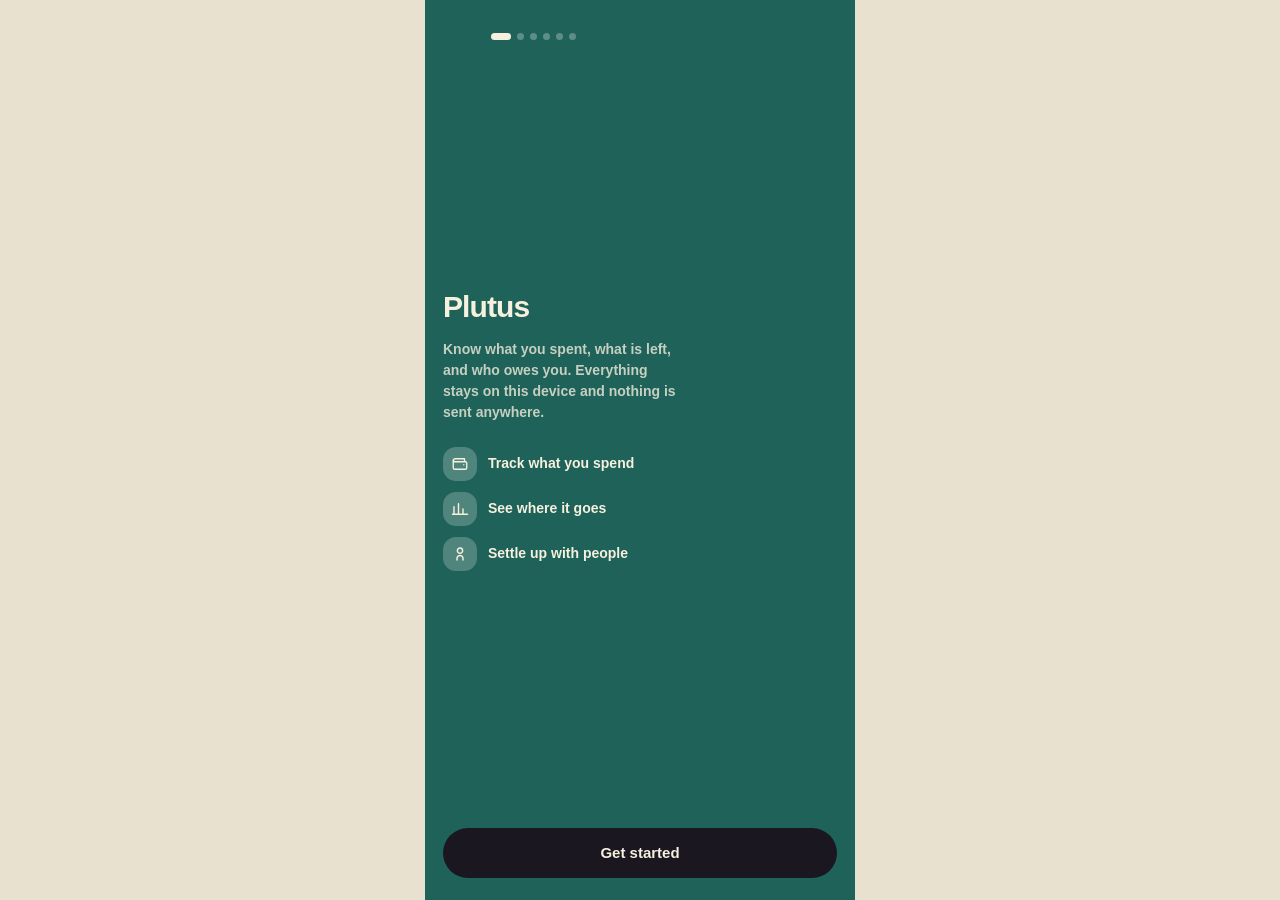
==== index.html @ 17ff2ab6 "Phase 3: onboarding, and Home reads the store Five steps, one question each, on a band that fills th" ====
<!DOCTYPE html>
<html lang="en">
<head>
<meta charset="utf-8">
<meta name="viewport" content="width=device-width, initial-scale=1, viewport-fit=cover">
<meta name="theme-color" content="#1F6259">
<meta name="description" content="Know what you spent, what is left, and who owes you. Everything stays on your device.">
<title>Plutus</title>

<!-- Every path here is relative. An absolute path breaks at a GitHub Pages
     subpath and breaks again inside an Android WebView. -->
<link rel="manifest" href="manifest.webmanifest">
<link rel="icon" href="icons/icon-192.png" type="image/png">
<link rel="apple-touch-icon" href="icons/icon-180.png">
<meta name="apple-mobile-web-app-capable" content="yes">
<meta name="apple-mobile-web-app-status-bar-style" content="black-translucent">
<meta name="apple-mobile-web-app-title" content="Plutus">
<link rel="stylesheet" href="css/styles.css">
</head>
<body data-booting>

<!-- ── icon sprite. one family, one 24px box, 1.8 stroke, currentColor.
     Inline so nothing is fetched and everything works offline. ── -->
<svg width="0" height="0" style="position:absolute" aria-hidden="true" focusable="false">
  <symbol id="ic-home" viewBox="0 0 24 24" fill="none" stroke="currentColor" stroke-width="1.9" stroke-linecap="round" stroke-linejoin="round"><path d="M3 10.5 12 3l9 7.5V20a1 1 0 0 1-1 1h-5v-6H9v6H4a1 1 0 0 1-1-1z"/></symbol>
  <symbol id="ic-list" viewBox="0 0 24 24" fill="none" stroke="currentColor" stroke-width="1.9" stroke-linecap="round"><path d="M4 6h16M4 12h16M4 18h10"/></symbol>
  <symbol id="ic-people" viewBox="0 0 24 24" fill="none" stroke="currentColor" stroke-width="1.9" stroke-linecap="round" stroke-linejoin="round"><path d="M16 20v-2a4 4 0 0 0-8 0v2"/><circle cx="12" cy="7.5" r="3.5"/></symbol>
  <symbol id="ic-chart" viewBox="0 0 24 24" fill="none" stroke="currentColor" stroke-width="1.9" stroke-linecap="round"><path d="M4 19V9M10 19V5M16 19v-7M22 19H2"/></symbol>
  <symbol id="ic-plus" viewBox="0 0 24 24" fill="none" stroke="currentColor" stroke-width="2.4" stroke-linecap="round"><path d="M12 5v14M5 12h14"/></symbol>
  <symbol id="ic-bell" viewBox="0 0 24 24" fill="none" stroke="currentColor" stroke-width="1.8" stroke-linecap="round" stroke-linejoin="round"><path d="M18 8a6 6 0 1 0-12 0c0 7-3 8-3 8h18s-3-1-3-8"/><path d="M13.7 21a2 2 0 0 1-3.4 0"/></symbol>
  <symbol id="ic-back" viewBox="0 0 24 24" fill="none" stroke="currentColor" stroke-width="2.1" stroke-linecap="round" stroke-linejoin="round"><path d="M15 5l-7 7 7 7"/></symbol>
  <symbol id="ic-right" viewBox="0 0 24 24" fill="none" stroke="currentColor" stroke-width="2.1" stroke-linecap="round" stroke-linejoin="round"><path d="M5 12h14M13 6l6 6-6 6"/></symbol>
  <symbol id="ic-gear" viewBox="0 0 24 24" fill="none" stroke="currentColor" stroke-width="1.8" stroke-linecap="round" stroke-linejoin="round"><circle cx="12" cy="12" r="3.2"/><path d="M12 2.5v2.2M12 19.3v2.2M21.5 12h-2.2M4.7 12H2.5M18.7 5.3l-1.6 1.6M6.9 17.1l-1.6 1.6M18.7 18.7l-1.6-1.6M6.9 6.9 5.3 5.3"/></symbol>
  <symbol id="ic-up" viewBox="0 0 24 24" fill="none" stroke="currentColor" stroke-width="2.3" stroke-linecap="round" stroke-linejoin="round"><path d="M12 19V5M5 12l7-7 7 7"/></symbol>
  <symbol id="ic-down" viewBox="0 0 24 24" fill="none" stroke="currentColor" stroke-width="2.3" stroke-linecap="round" stroke-linejoin="round"><path d="M12 5v14M5 12l7 7 7-7"/></symbol>
  <symbol id="ic-close" viewBox="0 0 24 24" fill="none" stroke="currentColor" stroke-width="2.1" stroke-linecap="round"><path d="M6 6l12 12M18 6 6 18"/></symbol>
  <symbol id="ic-wallet" viewBox="0 0 24 24" fill="none" stroke="currentColor" stroke-width="1.8" stroke-linecap="round" stroke-linejoin="round"><path d="M3 7.5A2.5 2.5 0 0 1 5.5 5H18v3"/><path d="M3 7.5V17a2 2 0 0 0 2 2h14a2 2 0 0 0 2-2v-6a2 2 0 0 0-2-2H5.5A2.5 2.5 0 0 1 3 7.5Z"/><path d="M17 13h.01"/></symbol>
  <!-- category icons -->
  <symbol id="ic-food" viewBox="0 0 24 24" fill="none" stroke="currentColor" stroke-width="1.8" stroke-linecap="round" stroke-linejoin="round"><path d="M3.5 11h17c0 4.4-3.8 8-8.5 8s-8.5-3.6-8.5-8Z"/><path d="M8.5 8c0-1.2.9-1.6.9-2.7M12 8c0-1.2.9-1.6.9-2.7M15.5 8c0-1.2.9-1.6.9-2.7"/></symbol>
  <symbol id="ic-basket" viewBox="0 0 24 24" fill="none" stroke="currentColor" stroke-width="1.8" stroke-linecap="round" stroke-linejoin="round"><path d="M4 9h16l-1.6 10.2H5.6L4 9Z"/><path d="M8.6 9 12 3.5 15.4 9"/></symbol>
  <symbol id="ic-bag" viewBox="0 0 24 24" fill="none" stroke="currentColor" stroke-width="1.8" stroke-linecap="round" stroke-linejoin="round"><path d="M5 8h14l-1.1 12H6.1L5 8Z"/><path d="M9 8V6.2A3 3 0 0 1 15 6.2V8"/></symbol>
  <symbol id="ic-shirt" viewBox="0 0 24 24" fill="none" stroke="currentColor" stroke-width="1.8" stroke-linecap="round" stroke-linejoin="round"><path d="M9 4 5 6.2l1.4 4L8 9.6V20h8V9.6l1.6.6 1.4-4L15 4a3 3 0 0 1-6 0Z"/></symbol>
  <symbol id="ic-bus" viewBox="0 0 24 24" fill="none" stroke="currentColor" stroke-width="1.8" stroke-linecap="round" stroke-linejoin="round"><rect x="4" y="4" width="16" height="12.5" rx="2.4"/><path d="M4 11h16M7.5 20v-3.5M16.5 20v-3.5M8 14h.01M16 14h.01"/></symbol>
  <symbol id="ic-film" viewBox="0 0 24 24" fill="none" stroke="currentColor" stroke-width="1.8" stroke-linecap="round" stroke-linejoin="round"><rect x="3" y="6" width="18" height="12" rx="2.4"/><path d="M8.5 6v12M15.5 6v12"/></symbol>
  <symbol id="ic-receipt" viewBox="0 0 24 24" fill="none" stroke="currentColor" stroke-width="1.8" stroke-linecap="round" stroke-linejoin="round"><path d="M6 3h12v18l-3-1.6-3 1.6-3-1.6L6 21V3Z"/><path d="M9.5 8h5M9.5 12h5"/></symbol>
  <symbol id="ic-plug" viewBox="0 0 24 24" fill="none" stroke="currentColor" stroke-width="1.8" stroke-linecap="round" stroke-linejoin="round"><path d="M9 3v5M15 3v5"/><path d="M6.5 8h11v3a5.5 5.5 0 0 1-11 0V8Z"/><path d="M12 16.5V21"/></symbol>
  <symbol id="ic-heart" viewBox="0 0 24 24" fill="none" stroke="currentColor" stroke-width="1.8" stroke-linecap="round" stroke-linejoin="round"><path d="M12 20s-7.5-4.6-7.5-9.4A4.1 4.1 0 0 1 12 8a4.1 4.1 0 0 1 7.5 2.6C19.5 15.4 12 20 12 20Z"/></symbol>
  <symbol id="ic-book" viewBox="0 0 24 24" fill="none" stroke="currentColor" stroke-width="1.8" stroke-linecap="round" stroke-linejoin="round"><path d="M4 4.5A2.5 2.5 0 0 1 6.5 2H20v18H6.5A2.5 2.5 0 0 0 4 22z"/><path d="M4 17.5A2.5 2.5 0 0 1 6.5 15H20"/></symbol>
  <symbol id="ic-plane" viewBox="0 0 24 24" fill="none" stroke="currentColor" stroke-width="1.8" stroke-linecap="round" stroke-linejoin="round"><path d="M10.5 3.5a1.5 1.5 0 0 1 3 0V9l7 4v2.2l-7-2v3.6l2 1.6V20l-3.5-1L8.5 20v-1.6l2-1.6v-3.6l-7 2V13l7-4V3.5Z"/></symbol>
  <symbol id="ic-repeat" viewBox="0 0 24 24" fill="none" stroke="currentColor" stroke-width="1.8" stroke-linecap="round" stroke-linejoin="round"><path d="M4 9V8a3 3 0 0 1 3-3h10l-2.5-2.4M20 15v1a3 3 0 0 1-3 3H7l2.5 2.4"/></symbol>
  <symbol id="ic-dots" viewBox="0 0 24 24" fill="none" stroke="currentColor" stroke-width="2.2" stroke-linecap="round"><path d="M6 12h.01M12 12h.01M18 12h.01"/></symbol>
</svg>

<div id="app">

  <!-- ══ Onboarding. Outside the router: App gates on profile.onboarded ══ -->
  <section class="screen screen--onboarding" id="screen-onboarding" hidden></section>

  <!-- ══ Home. Rendered by js/screen_home.js from the store ══ -->
  <section class="screen" id="screen-home" hidden></section>

  <!-- ══ History ═══════════════════════════════════════════ -->
  <section class="screen" id="screen-expenses" hidden>
    <header class="band band--ok">
      <div class="band-top"><span class="band-who"></span></div>
      <h1 class="band-title">History</h1>
    </header>
    <div class="screen-body">
      <div class="empty">
        <h2>No expenses yet</h2>
        <p>Everything you record shows up here, grouped by day.</p>
      </div>
    </div>
  </section>

  <!-- ══ People ════════════════════════════════════════════ -->
  <section class="screen" id="screen-people" hidden>
    <header class="band band--ok">
      <div class="band-top"><span class="band-who"></span></div>
      <h1 class="band-title">People</h1>
    </header>
    <div class="screen-body">
      <div class="empty">
        <h2>Nobody owes you anything</h2>
        <p>Money you lend and money you borrow both live here, with every repayment kept.</p>
      </div>
    </div>
  </section>

  <!-- ══ Insights ══════════════════════════════════════════ -->
  <section class="screen" id="screen-insights" hidden>
    <header class="band band--ok">
      <div class="band-top"><span class="band-who"></span></div>
      <h1 class="band-title">Insights</h1>
    </header>
    <div class="screen-body">
      <div class="empty">
        <h2>Nothing to show yet</h2>
        <p>Once there are a few expenses, this is where the pattern in them shows up.</p>
      </div>
    </div>
  </section>

  <!-- ══ Goals ═════════════════════════════════════════════ -->
  <section class="screen" id="screen-goals" hidden>
    <header class="band band--ok">
      <div class="band-top">
        <button class="circle-btn" type="button" aria-label="Back" onclick="App.go('#/')"><svg width="17" height="17" aria-hidden="true"><use href="#ic-back"/></svg></button>
      </div>
      <h1 class="band-title">Goals</h1>
    </header>
    <div class="screen-body">
      <div class="empty">
        <h2>No goals yet</h2>
        <p>Saving for something specific makes it much easier to leave the money alone.</p>
      </div>
    </div>
  </section>

  <!-- ══ Settings ══════════════════════════════════════════ -->
  <section class="screen" id="screen-settings" hidden>
    <header class="band band--ok">
      <div class="band-top">
        <button class="circle-btn" type="button" aria-label="Back" onclick="App.go('#/')"><svg width="17" height="17" aria-hidden="true"><use href="#ic-back"/></svg></button>
      </div>
      <h1 class="band-title">Settings</h1>
    </header>
    <div class="screen-body">
      <div class="card surf--white">
        <div class="card-head"><b>About</b></div>
        <div class="row">
          <span class="row-tx"><b>Version</b><span id="version-line">Plutus</span></span>
        </div>
        <div class="row">
          <span class="row-tx"><b>Your data</b><span>Everything stays on this device. Nothing is sent anywhere.</span></span>
        </div>
        <a class="row" href="privacy.html">
          <span class="row-tx"><b>Privacy</b><span>What is stored, and where</span></span>
          <span class="circle-btn circle-btn--sunken"><svg width="16" height="16" aria-hidden="true"><use href="#ic-right"/></svg></span>
        </a>
      </div>
    </div>
  </section>

</div>

<!-- ══ chrome that sits above every screen ══════════════════ -->
<nav class="nav" aria-label="Main">
  <button class="nav-tab" type="button" data-tab="home" data-route="#/" aria-label="Home"><svg width="19" height="19" aria-hidden="true"><use href="#ic-home"/></svg></button>
  <button class="nav-tab" type="button" data-tab="expenses" data-route="#/expenses" aria-label="History"><svg width="19" height="19" aria-hidden="true"><use href="#ic-list"/></svg></button>
  <button class="nav-add" type="button" id="add-expense" aria-label="Add an expense"><svg width="23" height="23" aria-hidden="true"><use href="#ic-plus"/></svg></button>
  <button class="nav-tab" type="button" data-tab="people" data-route="#/people" aria-label="People"><svg width="19" height="19" aria-hidden="true"><use href="#ic-people"/></svg></button>
  <button class="nav-tab" type="button" data-tab="insights" data-route="#/insights" aria-label="Insights"><svg width="19" height="19" aria-hidden="true"><use href="#ic-chart"/></svg></button>
</nav>

<div class="scrim" id="scrim" hidden onclick="UI.closeSheet()"></div>
<div class="sheet" id="sheet" role="dialog" aria-modal="true" aria-hidden="true" hidden></div>
<div class="toast" id="toast" role="status" hidden></div>
<div class="banner" id="banner" role="alert" hidden></div>

<!-- Load order is load bearing. These define globals in file order, and every
     one of them must also be listed in SHELL in sw.js. -->
<script src="js/config.js"></script>
<script src="js/money.js"></script>
<script src="js/dates.js"></script>
<script src="js/expenses.js"></script>
<script src="js/budget.js"></script>
<script src="js/analytics.js"></script>
<script src="js/debts.js"></script>
<script src="js/goals.js"></script>
<script src="js/alerts.js"></script>
<script src="js/validate.js"></script>
<script src="js/store.js"></script>
<script src="js/ui.js"></script>
<script src="js/onboarding.js"></script>
<script src="js/screen_home.js"></script>
<script src="js/app.js"></script>
<script>
  document.getElementById("version-line").textContent =
    "Plutus " + CONFIG.VERSION + ", offline and on your device";
</script>
</body>
</html>
---- css/styles.css ----
/* ============================================================
   Plutus. Direction A: cream canvas, teal, mustard, rose, periwinkle.
   Token block first, then base, then components, then screens.
   Nothing below may introduce a colour that is not a token.
   See design.md. Every rule here answers to the twelve laws.
   ============================================================ */

:root {
  /* ── surfaces. six, no seventh ── */
  --canvas:   #FBF5E7;
  --cream:    #FDF8EC;
  --white:    #FFFFFF;
  --sunken:   #EFE6D2;

  --s-ok:     #1F6259;   --on-ok:     #F6F0DE;
  --s-warn:   #F0A93E;   --on-warn:   #2A1A02;
  --s-danger: #D33E58;   --on-danger: #FFF3F4;
  --s-owe:    #8E8BEE;   --on-owe:    #151046;
  --ink:      #1A1720;   --on-ink:    #F6F0DE;

  /* soft status tints, for pills on light surfaces only */
  --pl-ok-bg:     #D6E7E2;  --pl-ok-fg:     #144C43;
  --pl-warn-bg:   #FBEACD;  --pl-warn-fg:   #7A4C05;
  --pl-danger-bg: #FBDCE1;  --pl-danger-fg: #9E1B33;

  /* glass, for pills and buttons sitting on a colour band */
  --glass:      rgba(255, 255, 255, .22);
  --glass-hard: rgba(255, 255, 255, .34);

  /* ── category tints. only ever a badge behind an icon ── */
  --cat-sky: #D6E4F2;  --cat-lilac: #E5DCF4;  --cat-sage: #DCE7CE;
  --cat-clay: #F5DAC6; --cat-sand: #EFE4CA;   --cat-plum: #EEDAE6;
  --cat-stone: #E5E1D8; --cat-mint: #D2E8DE;  --cat-apricot: #F7E0CC;
  --cat-denim: #DAE0EF;

  /* ── shape ── */
  --r-band: 30px;
  --r-card: 24px;
  --r-tile: 22px;
  --r-badge: 13px;
  --r-pill: 999px;
  --r-sheet: 30px;

  /* ── space. nothing between these values ── */
  --sp-1: 4px;  --sp-2: 6px;  --sp-3: 8px;  --sp-4: 11px;
  --sp-5: 12px; --sp-6: 16px; --sp-7: 18px; --sp-8: 22px; --sp-9: 26px;

  --gutter: 18px;
  --nav-h: 62px;

  --font: "Jakarta", -apple-system, BlinkMacSystemFont, "Segoe UI", Roboto,
          "Helvetica Neue", Arial, sans-serif;
}

/* The rupee glyph U+20B9 is NOT in the latin subset. It lives in latin-ext.
   Both files are required or every amount renders in a fallback face. */
@font-face {
  font-family: "Jakarta";
  src: url("../fonts/jakarta-latin.woff2") format("woff2");
  font-weight: 200 800;
  font-style: normal;
  font-display: swap;
  unicode-range: U+0000-00FF, U+0131, U+0152-0153, U+02BB-02BC, U+02C6,
    U+02DA, U+02DC, U+2000-206F, U+20AC, U+2122, U+2191, U+2193, U+2212,
    U+2215, U+FEFF, U+FFFD;
}
@font-face {
  font-family: "Jakarta";
  src: url("../fonts/jakarta-latin-ext.woff2") format("woff2");
  font-weight: 200 800;
  font-style: normal;
  font-display: swap;
  unicode-range: U+0100-02BA, U+02BD-02C5, U+02C7-02CC, U+02CE-02D7,
    U+02DD-02FF, U+1E00-1E9F, U+1EF2-1EFF, U+2020, U+20A0-20AB, U+20AD-20C0,
    U+2113, U+2C60-2C7F, U+A720-A7FF;
}

* { box-sizing: border-box; }
html, body { margin: 0; padding: 0; }

/* The hidden attribute must always win, no exceptions. Plenty of rules below
   set a display value, and any of them silently beats the browser default for
   [hidden], leaving the element on screen while its hidden property reads true.
   This cost the Timetable app two separate bugs: an invisible overlay that
   swallowed every tap, and a badge that would not clear. Do not delete. */
[hidden] { display: none !important; }

body {
  background: var(--canvas);
  color: var(--ink);
  font-family: var(--font);
  font-size: 14px;
  line-height: 1.5;
  -webkit-font-smoothing: antialiased;
  overscroll-behavior-y: none;
}

/* Every figure in this app is tabular. Amounts that jitter as digits change
   are amounts nobody trusts. */
.amount, .big, .tile-v, .bar-label, .row-amt {
  font-variant-numeric: tabular-nums;
}

button {
  font: inherit; color: inherit; border: 0; background: none;
  padding: 0; cursor: pointer; -webkit-tap-highlight-color: transparent;
}
:focus-visible { outline: 2px solid var(--ink); outline-offset: 2px; }
svg { display: block; }

/* ============================================================
   Screens. One page, every screen a section, router shows one.
   ============================================================ */

.screen {
  min-height: 100svh;
  padding-bottom: calc(var(--nav-h) + 34px + env(safe-area-inset-bottom));
}

/* ── the band. every screen opens with one. law 1 ── */
.band {
  padding: calc(var(--sp-7) + env(safe-area-inset-top)) var(--gutter) var(--sp-8);
  border-radius: 0 0 var(--r-band) var(--r-band);
  background: var(--s-ok);
  color: var(--on-ok);
  transition: background-color .5s ease;
}
@media (prefers-reduced-motion: reduce) { .band { transition: none; } }

.band--ok     { background: var(--s-ok);     color: var(--on-ok); }
.band--warn   { background: var(--s-warn);   color: var(--on-warn); }
.band--danger { background: var(--s-danger); color: var(--on-danger); }

.band-top { display: flex; align-items: center; gap: var(--sp-4); margin-bottom: var(--sp-6); }
.band-who { flex: 1; min-width: 0; display: flex; flex-direction: column; }
.band-who b { font-size: 15px; font-weight: 700; }
.band-who span { font-size: 11px; font-weight: 600; opacity: .72; }
.band-title { font-size: 29px; font-weight: 800; letter-spacing: -.03em; }
.band-eyebrow {
  display: block; font-size: 10px; font-weight: 700; letter-spacing: .11em;
  text-transform: uppercase; opacity: .72; margin-bottom: var(--sp-1);
}
.band .big { font-size: 44px; font-weight: 800; letter-spacing: -.04em; line-height: 1; }

/* content is pulled up to overlap the band. law 1 */
.screen-body {
  position: relative; z-index: 2; margin-top: calc(var(--sp-9) * -1);
  padding: var(--sp-6) var(--gutter) 0;
  display: flex; flex-direction: column; gap: var(--sp-5);
}

/* ============================================================
   Components
   ============================================================ */

.card {
  border-radius: var(--r-card); padding: var(--sp-6);
  display: flex; flex-direction: column; gap: var(--sp-5);
  background: var(--white);
}
/* Surface classes are NOT defined here. They live in one block at the very
   bottom of this file, because .tile and others set their own background and
   at equal specificity the later rule wins. See the note down there. */
.card-head { display: flex; align-items: center; gap: var(--sp-3); }
.card-head b { flex: 1; font-size: 16px; font-weight: 800; letter-spacing: -.02em; }

.tiles { display: grid; grid-template-columns: 1fr 1fr; gap: var(--sp-4); }
.tiles--3 { grid-template-columns: repeat(3, 1fr); }
.tile {
  border-radius: var(--r-tile); padding: var(--sp-5);
  display: flex; flex-direction: column; gap: var(--sp-3); background: var(--white);
}
.tile-v { font-size: 21px; font-weight: 800; letter-spacing: -.03em; }
.tile-l { font-size: 11px; font-weight: 700; opacity: .72; }

.badge {
  width: 36px; height: 36px; border-radius: var(--r-badge); flex: none;
  display: grid; place-items: center; background: var(--glass);
}
.badge--lg { width: 38px; height: 38px; font-size: 14px; font-weight: 800; }

/* Initials only, never a photograph. The tint comes from a hash of the name,
   so Rahul is always the same colour. See design.md section 7. */
.avatar {
  width: 36px; height: 36px; border-radius: var(--r-pill); flex: none;
  display: grid; place-items: center;
  font-size: 14px; font-weight: 800; line-height: 1;
  background: var(--s-warn); color: var(--on-warn);
}

.circle-btn {
  width: 36px; height: 36px; border-radius: var(--r-pill); flex: none;
  display: grid; place-items: center; background: var(--glass); color: currentColor;
}
.circle-btn--sunken { background: var(--sunken); color: var(--ink); }
.circle-btn--ink { background: var(--ink); color: var(--on-ink); }

/* ── bars. never without their numbers. law 6 ── */
.bar-wrap { display: flex; flex-direction: column; gap: var(--sp-2); }
.bar-label {
  display: flex; justify-content: space-between; align-items: center;
  font-size: 11.5px; font-weight: 700;
}
.bar {
  height: 11px; border-radius: var(--r-pill); overflow: hidden; display: flex;
  background: rgba(26, 23, 32, .13);
}
.surf--ok .bar, .surf--danger .bar, .surf--ink .bar, .band .bar {
  background: rgba(255, 255, 255, .26);
}
.surf--warn .bar { background: rgba(42, 26, 2, .16); }
.bar > i { display: block; height: 100%; border-radius: var(--r-pill); transition: width .4s ease-out; }
@media (prefers-reduced-motion: reduce) { .bar > i { transition: none; } }
.fill--cur    { background: currentColor; }
.fill--ink    { background: var(--ink); }
.fill--ok     { background: var(--s-ok); }
.fill--warn   { background: var(--s-warn); }
.fill--danger { background: var(--s-danger); }
/* the hatch means overspend. nothing else. law 6 */
.fill--over {
  background-image: repeating-linear-gradient(115deg,
    rgba(255,255,255,.55) 0 4px, transparent 4px 9px);
}

.row { display: flex; align-items: center; gap: var(--sp-4); padding: var(--sp-1) 0; }
/* A row is a row whether or not it happens to be a link. The browser's default
   anchor colour and underline are element level and would otherwise win. */
a.row { color: inherit; text-decoration: none; }
.row-tx { flex: 1; min-width: 0; display: flex; flex-direction: column; }
.row-tx b {
  font-size: 14px; font-weight: 700; letter-spacing: -.01em;
  white-space: nowrap; overflow: hidden; text-overflow: ellipsis;
}
.row-tx span { font-size: 11px; font-weight: 600; opacity: .6; }
.row-amt { font-size: 15px; font-weight: 800; text-align: right; white-space: nowrap; }
.row-amt small { display: block; font-size: 10px; font-weight: 700; opacity: .6; }

.pill {
  display: inline-flex; align-items: center; border-radius: var(--r-pill);
  padding: 5px 10px; font-size: 10.5px; font-weight: 800; white-space: nowrap;
}
.pill--dark   { background: var(--ink); color: var(--on-ink); }
.pill--white  { background: var(--white); color: var(--ink); }
.pill--glass  { background: var(--glass); color: currentColor; }
.pill--sunken { background: var(--sunken); color: var(--ink); }
.pill--ok     { background: var(--pl-ok-bg);     color: var(--pl-ok-fg); }
.pill--warn   { background: var(--pl-warn-bg);   color: var(--pl-warn-fg); }
.pill--danger { background: var(--pl-danger-bg); color: var(--pl-danger-fg); }
.pills { display: flex; gap: var(--sp-2); flex-wrap: wrap; }

.seg { background: var(--sunken); border-radius: var(--r-pill); padding: 3px; display: flex; }
.seg > button {
  flex: 1; text-align: center; font-size: 12px; font-weight: 700;
  padding: 8px 0; border-radius: var(--r-pill); opacity: .66;
}
.seg > button[aria-selected="true"] { background: var(--white); opacity: 1; }

/* one button, one height, three tones. law 9 */
.btn {
  height: 50px; border-radius: var(--r-pill); display: grid; place-items: center;
  font-size: 15px; font-weight: 800; width: 100%;
  background: var(--ink); color: var(--on-ink);
}
.btn--soft { background: var(--sunken); color: var(--ink); }
.btn--danger { background: var(--pl-danger-bg); color: var(--pl-danger-fg); }
.btn:active { transform: scale(.98); }

.empty {
  display: flex; flex-direction: column; align-items: center; gap: var(--sp-5);
  text-align: center; padding: 40px var(--sp-8);
}
.empty h2 { font-size: 18px; font-weight: 800; margin: 0; }
.empty p { font-size: 13px; margin: 0; opacity: .66; max-width: 30ch; }

/* ============================================================
   Navigation. dark floating bar, four tabs plus a raised add.
   ============================================================ */
.nav {
  position: fixed; z-index: 40;
  left: var(--sp-6); right: var(--sp-6);
  bottom: calc(14px + env(safe-area-inset-bottom));
  height: var(--nav-h); background: var(--ink); color: rgba(255, 255, 255, .45);
  border-radius: var(--r-pill); box-shadow: 0 8px 24px rgba(26, 23, 32, .22);
  display: flex; align-items: center; justify-content: space-around; padding: 0 10px;
}
.nav-tab {
  width: 44px; height: 44px; border-radius: var(--r-pill);
  display: grid; place-items: center;
}
.nav-tab[aria-current="page"] { background: var(--s-warn); color: var(--on-warn); }
.nav-add {
  width: 52px; height: 52px; border-radius: var(--r-pill);
  background: var(--s-danger); color: var(--on-danger);
  display: grid; place-items: center; margin-top: -24px;
  border: 4px solid var(--canvas);
}

/* ============================================================
   Overlays. every form is a sheet. law 9
   ============================================================ */
.scrim {
  position: fixed; inset: 0; z-index: 50; background: rgba(26, 23, 32, .42);
  opacity: 0; transition: opacity .24s ease;
}
.scrim[data-open="true"] { opacity: 1; }
.sheet {
  position: fixed; z-index: 51; left: 0; right: 0; bottom: 0;
  background: var(--cream); border-radius: var(--r-sheet) var(--r-sheet) 0 0;
  padding: var(--sp-5) var(--gutter) calc(var(--sp-7) + env(safe-area-inset-bottom));
  display: flex; flex-direction: column; gap: var(--sp-5);
  max-height: 88svh; overflow-y: auto;
  box-shadow: 0 -8px 28px rgba(26, 23, 32, .18);
  transform: translateY(100%); transition: transform .24s cubic-bezier(.2, .8, .2, 1);
}
.sheet[data-open="true"] { transform: translateY(0); }
@media (prefers-reduced-motion: reduce) {
  .scrim, .sheet { transition: none; }
}
.sheet-grab {
  width: 40px; height: 4px; border-radius: var(--r-pill);
  background: rgba(26, 23, 32, .18); margin: 0 auto;
}
.sheet-title { font-size: 18px; font-weight: 800; letter-spacing: -.02em; }

.toast {
  position: fixed; z-index: 60; left: 50%; transform: translateX(-50%) translateY(12px);
  bottom: calc(var(--nav-h) + 28px + env(safe-area-inset-bottom));
  background: var(--ink); color: var(--on-ink);
  padding: 11px 18px; border-radius: var(--r-pill);
  font-size: 13px; font-weight: 700; opacity: 0;
  transition: opacity .2s ease, transform .2s ease; pointer-events: none;
  max-width: calc(100vw - 40px); text-align: center;
}
.toast[data-open="true"] { opacity: 1; transform: translateX(-50%) translateY(0); }

/* a persistent, unmissable failure. storage refusing to save is the worst
   thing that can happen in this app, so it does not get a toast. */
.banner {
  position: fixed; z-index: 61; left: var(--sp-6); right: var(--sp-6);
  top: calc(10px + env(safe-area-inset-top));
  background: var(--s-danger); color: var(--on-danger);
  border-radius: var(--r-card); padding: var(--sp-5) var(--sp-6);
  font-size: 13px; font-weight: 700;
  box-shadow: 0 8px 24px rgba(26, 23, 32, .22);
}

/* ============================================================
   Onboarding. No nav, and the band fills the whole screen, so the
   five questions feel like one continuous thing rather than five
   pages. One question, one field, one button, per design.md.
   ============================================================ */

body[data-onboarding] .nav { display: none; }

.screen--onboarding {
  background: var(--s-ok);
  color: var(--on-ok);
  padding: 0;
  min-height: 100svh;
}
.ob-inner {
  min-height: 100svh;
  display: flex; flex-direction: column;
  padding: calc(var(--sp-7) + env(safe-area-inset-top)) var(--gutter)
           calc(var(--sp-8) + env(safe-area-inset-bottom));
  gap: var(--sp-8);
}
.ob-top { display: flex; align-items: center; gap: var(--sp-5); min-height: 36px; }
.ob-spacer { width: 36px; height: 36px; flex: none; }

.ob-dots { display: flex; gap: var(--sp-2); align-items: center; }
.ob-dot {
  width: 7px; height: 7px; border-radius: var(--r-pill);
  background: rgba(255, 255, 255, .28);
  transition: width .2s ease, background-color .2s ease;
}
.ob-dot.is-done { background: rgba(255, 255, 255, .55); }
.ob-dot.is-on { width: 20px; background: var(--on-ok); }

/* The question takes the middle of the screen, so the answer sits under the
   thumb rather than under the notch. */
.ob-body {
  flex: 1; display: flex; flex-direction: column; justify-content: center;
  gap: var(--sp-6); padding-bottom: var(--sp-8);
}
.ob-question { font-size: 30px; font-weight: 800; letter-spacing: -.03em; margin: 0; line-height: 1.1; }
.ob-help { font-size: 14px; font-weight: 600; margin: 0; opacity: .78; max-width: 30ch; }
.ob-hint { font-size: 12px; font-weight: 600; margin: 0; opacity: .6; }

.ob-marks { display: flex; flex-direction: column; gap: var(--sp-4); margin-top: var(--sp-3); }
.ob-mark { display: flex; align-items: center; gap: var(--sp-4); font-size: 14px; font-weight: 700; }
.ob-mark-badge {
  width: 34px; height: 34px; border-radius: var(--r-badge); flex: none;
  display: grid; place-items: center; background: var(--glass);
}

.ob-field { display: flex; flex-direction: column; gap: var(--sp-2); }
.ob-input {
  width: 100%; height: 54px; border: 0; border-radius: var(--r-tile);
  background: var(--glass); color: var(--on-ok);
  font: inherit; font-size: 17px; font-weight: 700;
  padding: 0 var(--sp-6); -webkit-appearance: none;
}
.ob-input::placeholder { color: currentColor; opacity: .5; font-weight: 600; }

.ob-amount-row { display: flex; align-items: baseline; gap: var(--sp-2); }
.ob-amount-sym { font-size: 26px; font-weight: 800; opacity: .55; }
.ob-amount {
  flex: 1; min-width: 0; border: 0; background: none; color: var(--on-ok);
  font: inherit; font-size: 46px; font-weight: 800; letter-spacing: -.04em;
  font-variant-numeric: tabular-nums; padding: 0; -webkit-appearance: none;
}
.ob-amount::placeholder { color: currentColor; opacity: .32; }
.ob-field--amount { border-bottom: 2px solid rgba(255, 255, 255, .3); padding-bottom: var(--sp-3); }
.ob-error { font-size: 12px; font-weight: 700; margin: 0; color: var(--on-ok); opacity: .9; }

.ob-choices { display: grid; grid-template-columns: 1fr 1fr; gap: var(--sp-3); }
.ob-choices--wide { grid-template-columns: 1fr; }
.ob-choice {
  display: flex; align-items: center; gap: var(--sp-4);
  padding: var(--sp-5) var(--sp-6); border-radius: var(--r-tile);
  background: var(--glass); color: var(--on-ok); text-align: left;
  min-height: 56px;
}
.ob-choice.is-on { background: var(--on-ok); color: var(--s-ok); }
.ob-choice-sym { font-size: 19px; font-weight: 800; }
.ob-choice-name { font-size: 13px; font-weight: 700; }

.ob-suggest {
  text-align: left; font-size: 12.5px; font-weight: 700; line-height: 1.4;
  padding: var(--sp-4) var(--sp-5); border-radius: var(--r-tile);
  background: var(--glass); color: var(--on-ok);
}

.ob-actions { display: flex; flex-direction: column; gap: var(--sp-4); }
.ob-next { background: var(--ink); color: var(--on-ink); }
.ob-skip {
  height: 40px; font-size: 13px; font-weight: 700; color: var(--on-ok); opacity: .7;
}

/* ============================================================
   SURFACES. This block is last on purpose. Do not move it.

   Two cascade traps, both of which have already bitten this design once:

   1. Components set their own background. `.tile` declares a white fill, and
      at equal specificity the LATER rule wins, so a surface class written
      earlier silently loses. A teal tile became a white tile still carrying
      cream text, which is invisible. Surfaces must come last.

   2. An element selector beats inheritance. A `p` inside a coloured card kept
      the document's paragraph colour rather than the card's, because `p {}`
      is a real selector and inheritance is not. Anything textual inside a
      surface must say `color: inherit`.
   ============================================================ */
.surf--white  { background: var(--white);    color: var(--ink); }
.surf--cream  { background: var(--cream);    color: var(--ink); }
.surf--ok     { background: var(--s-ok);     color: var(--on-ok); }
.surf--warn   { background: var(--s-warn);   color: var(--on-warn); }
.surf--danger { background: var(--s-danger); color: var(--on-danger); }
.surf--owe    { background: var(--s-owe);    color: var(--on-owe); }
.surf--ink    { background: var(--ink);      color: var(--on-ink); }
.surf--glass  { background: var(--glass);    color: inherit; }

/* Text inside a surface always inherits. Never let an element selector win. */
.surf--white p, .surf--cream p, .surf--ok p, .surf--warn p,
.surf--danger p, .surf--owe p, .surf--ink p,
.band p, .note {
  color: inherit;
}
.note { font-size: 12.5px; font-weight: 600; line-height: 1.45; margin: 0; opacity: .85; }

/* ============================================================
   Above phone width the app stays a phone, centred. It is an
   installed mobile app, not a desktop layout.
   ============================================================ */
@media (min-width: 520px) {
  body { background: #E9E1D0; }
  #app {
    max-width: 430px; margin: 0 auto; min-height: 100svh;
    background: var(--canvas); overflow: hidden;
  }
  .nav { max-width: 398px; margin: 0 auto; }
}
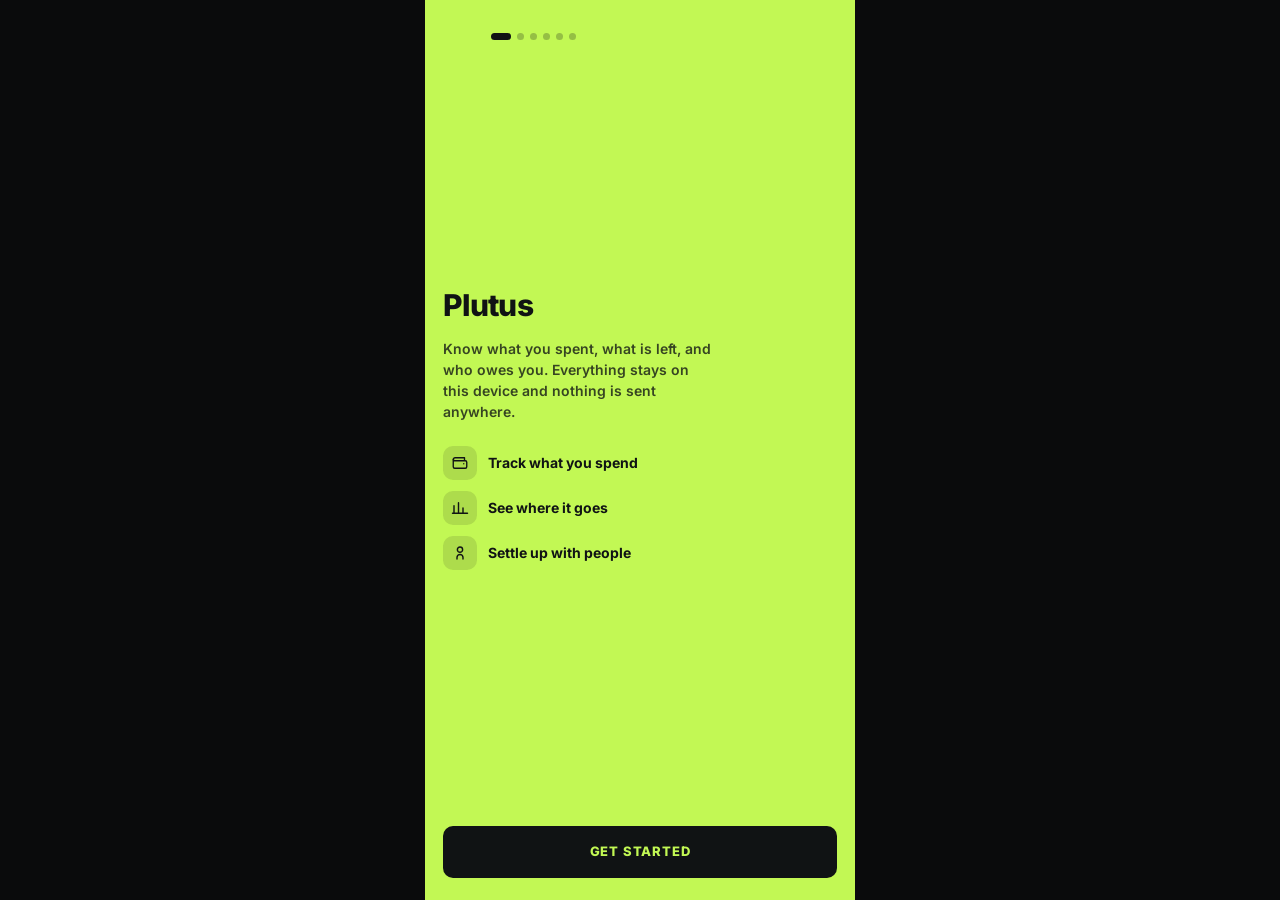
==== commit 1075bb8a: "Version 3: dark, with a single acid lime accent New reference images replaced the old board, and the" ====
--- a/index.html
+++ b/index.html
@@ -3,7 +3,7 @@
 <head>
 <meta charset="utf-8">
 <meta name="viewport" content="width=device-width, initial-scale=1, viewport-fit=cover">
-<meta name="theme-color" content="#1F6259">
+<meta name="theme-color" content="#C2F854">
 <meta name="description" content="Know what you spent, what is left, and who owes you. Everything stays on your device.">
 <title>Plutus</title>
 
@@ -59,88 +59,16 @@
   <!-- ══ Home. Rendered by js/screen_home.js from the store ══ -->
   <section class="screen" id="screen-home" hidden></section>
 
-  <!-- ══ History ═══════════════════════════════════════════ -->
-  <section class="screen" id="screen-expenses" hidden>
-    <header class="band band--ok">
-      <div class="band-top"><span class="band-who"></span></div>
-      <h1 class="band-title">History</h1>
-    </header>
-    <div class="screen-body">
-      <div class="empty">
-        <h2>No expenses yet</h2>
-        <p>Everything you record shows up here, grouped by day.</p>
-      </div>
-    </div>
-  </section>
+  <!-- ══ History. Rendered by js/screen_expenses.js ══ -->
+  <section class="screen" id="screen-expenses" hidden></section>
 
-  <!-- ══ People ════════════════════════════════════════════ -->
-  <section class="screen" id="screen-people" hidden>
-    <header class="band band--ok">
-      <div class="band-top"><span class="band-who"></span></div>
-      <h1 class="band-title">People</h1>
-    </header>
-    <div class="screen-body">
-      <div class="empty">
-        <h2>Nobody owes you anything</h2>
-        <p>Money you lend and money you borrow both live here, with every repayment kept.</p>
-      </div>
-    </div>
-  </section>
+  <section class="screen" id="screen-people" hidden></section>
 
-  <!-- ══ Insights ══════════════════════════════════════════ -->
-  <section class="screen" id="screen-insights" hidden>
-    <header class="band band--ok">
-      <div class="band-top"><span class="band-who"></span></div>
-      <h1 class="band-title">Insights</h1>
-    </header>
-    <div class="screen-body">
-      <div class="empty">
-        <h2>Nothing to show yet</h2>
-        <p>Once there are a few expenses, this is where the pattern in them shows up.</p>
-      </div>
-    </div>
-  </section>
+  <section class="screen" id="screen-insights" hidden></section>
 
-  <!-- ══ Goals ═════════════════════════════════════════════ -->
-  <section class="screen" id="screen-goals" hidden>
-    <header class="band band--ok">
-      <div class="band-top">
-        <button class="circle-btn" type="button" aria-label="Back" onclick="App.go('#/')"><svg width="17" height="17" aria-hidden="true"><use href="#ic-back"/></svg></button>
-      </div>
-      <h1 class="band-title">Goals</h1>
-    </header>
-    <div class="screen-body">
-      <div class="empty">
-        <h2>No goals yet</h2>
-        <p>Saving for something specific makes it much easier to leave the money alone.</p>
-      </div>
-    </div>
-  </section>
+  <section class="screen" id="screen-goals" hidden></section>
 
-  <!-- ══ Settings ══════════════════════════════════════════ -->
-  <section class="screen" id="screen-settings" hidden>
-    <header class="band band--ok">
-      <div class="band-top">
-        <button class="circle-btn" type="button" aria-label="Back" onclick="App.go('#/')"><svg width="17" height="17" aria-hidden="true"><use href="#ic-back"/></svg></button>
-      </div>
-      <h1 class="band-title">Settings</h1>
-    </header>
-    <div class="screen-body">
-      <div class="card surf--white">
-        <div class="card-head"><b>About</b></div>
-        <div class="row">
-          <span class="row-tx"><b>Version</b><span id="version-line">Plutus</span></span>
-        </div>
-        <div class="row">
-          <span class="row-tx"><b>Your data</b><span>Everything stays on this device. Nothing is sent anywhere.</span></span>
-        </div>
-        <a class="row" href="privacy.html">
-          <span class="row-tx"><b>Privacy</b><span>What is stored, and where</span></span>
-          <span class="circle-btn circle-btn--sunken"><svg width="16" height="16" aria-hidden="true"><use href="#ic-right"/></svg></span>
-        </a>
-      </div>
-    </div>
-  </section>
+  <section class="screen" id="screen-settings" hidden></section>
 
 </div>
 
@@ -169,11 +97,22 @@
 <script src="js/debts.js"></script>
 <script src="js/goals.js"></script>
 <script src="js/alerts.js"></script>
+<script src="js/recurring.js"></script>
 <script src="js/validate.js"></script>
 <script src="js/store.js"></script>
+<script src="js/actions.js"></script>
 <script src="js/ui.js"></script>
+<script src="js/install.js"></script>
+<script src="js/notifications.js"></script>
 <script src="js/onboarding.js"></script>
+<script src="js/sheet_expense.js"></script>
 <script src="js/screen_home.js"></script>
+<script src="js/screen_expenses.js"></script>
+<script src="js/sheet_debt.js"></script>
+<script src="js/screen_people.js"></script>
+<script src="js/screen_insights.js"></script>
+<script src="js/screen_goals.js"></script>
+<script src="js/screen_settings.js"></script>
 <script src="js/app.js"></script>
 <script>
   document.getElementById("version-line").textContent =
--- a/css/styles.css
+++ b/css/styles.css
@@ -6,73 +6,93 @@
    ============================================================ */
 
 :root {
-  /* ── surfaces. six, no seventh ── */
-  --canvas:   #FBF5E7;
-  --cream:    #FDF8EC;
-  --white:    #FFFFFF;
-  --sunken:   #EFE6D2;
-
-  --s-ok:     #1F6259;   --on-ok:     #F6F0DE;
-  --s-warn:   #F0A93E;   --on-warn:   #2A1A02;
-  --s-danger: #D33E58;   --on-danger: #FFF3F4;
-  --s-owe:    #8E8BEE;   --on-owe:    #151046;
-  --ink:      #1A1720;   --on-ink:    #F6F0DE;
-
-  /* soft status tints, for pills on light surfaces only */
-  --pl-ok-bg:     #D6E7E2;  --pl-ok-fg:     #144C43;
-  --pl-warn-bg:   #FBEACD;  --pl-warn-fg:   #7A4C05;
-  --pl-danger-bg: #FBDCE1;  --pl-danger-fg: #9E1B33;
-
-  /* glass, for pills and buttons sitting on a colour band */
-  --glass:      rgba(255, 255, 255, .22);
-  --glass-hard: rgba(255, 255, 255, .34);
-
-  /* ── category tints. only ever a badge behind an icon ── */
-  --cat-sky: #D6E4F2;  --cat-lilac: #E5DCF4;  --cat-sage: #DCE7CE;
-  --cat-clay: #F5DAC6; --cat-sand: #EFE4CA;   --cat-plum: #EEDAE6;
-  --cat-stone: #E5E1D8; --cat-mint: #D2E8DE;  --cat-apricot: #F7E0CC;
-  --cat-denim: #DAE0EF;
-
-  /* ── shape ── */
-  --r-band: 30px;
-  --r-card: 24px;
-  --r-tile: 22px;
-  --r-badge: 13px;
+  /* ── surfaces. dark, near neutral, very slightly cool ──
+     Sampled from the reference: canvas #121416, card #1E2021, line #3D3D3D. */
+  --canvas:     #121416;
+  --surface:    #1E2021;   /* every card */
+  --surface-2:  #282A2C;   /* raised: sheets, inputs, sunken tracks */
+  --sunken:     #2C2F31;   /* progress tracks, inactive segments */
+  --line:       #34383A;   /* the only border in the app */
+
+  --ink:        #FFFFFF;   /* primary text */
+  --ink-2:      #A7ADB0;   /* secondary */
+  --ink-3:      #8D9295;   /* captions. measured at 6.0 to 1 on the canvas;
+                              the first value tried was 4.26, under the threshold */
+  --on-accent:  #101314;   /* text on any bright fill */
+
+  /* ── status. one loud accent, then a warning and a breach ──
+     Lime is the brand AND the healthy state, exactly as teal was. */
+  --s-ok:     #C2F854;   --on-ok:     var(--on-accent);
+  --s-warn:   #FFC24B;   --on-warn:   var(--on-accent);
+  --s-danger: #FF5C5C;   --on-danger: var(--on-accent);
+  --s-owe:    #A99BFF;   --on-owe:    var(--on-accent);
+  --ink-surface: #0C0E0F; --on-ink:   #FFFFFF;
+
+  /* soft status tints for pills, built as the hue over the dark ground */
+  --pl-ok-bg:     #C2F8541F;  --pl-ok-fg:     #C2F854;
+  --pl-warn-bg:   #FFC24B1F;  --pl-warn-fg:   #FFC24B;
+  --pl-danger-bg: #FF5C5C24;  --pl-danger-fg: #FF8A8A;
+
+  /* glass, for controls sitting on a bright band */
+  --glass:      rgba(16, 19, 20, .12);
+  --glass-hard: rgba(16, 19, 20, .22);
+  /* and the same idea on a dark surface */
+  --glass-dark: rgba(255, 255, 255, .08);
+
+  /* ── category hues. on dark these are the icon colour, not a pastel
+     circle. The badge behind them stays the raised surface. ── */
+  --cat-sky: #6FB3FF;  --cat-lilac: #B79CFF;  --cat-sage: #8FD98A;
+  --cat-clay: #F2A17A; --cat-sand: #E3C46A;   --cat-plum: #F08ABF;
+  --cat-stone: #9AA3A6; --cat-mint: #6FE0C2;  --cat-apricot: #FFB36B;
+  --cat-denim: #8AA6FF;
+
+  /* ── shape. much tighter than the light system: the reference is
+     rectangles with a small radius, not pills and 24px cards. ── */
+  --r-band: 0px;
+  --r-card: 14px;
+  --r-tile: 12px;
+  --r-badge: 10px;
+  --r-btn: 10px;
   --r-pill: 999px;
-  --r-sheet: 30px;
-
-  /* ── space. nothing between these values ── */
+  --r-sheet: 18px;
+
+  /* ── space. unchanged: the rhythm was never the problem ── */
   --sp-1: 4px;  --sp-2: 6px;  --sp-3: 8px;  --sp-4: 11px;
   --sp-5: 12px; --sp-6: 16px; --sp-7: 18px; --sp-8: 22px; --sp-9: 26px;
 
   --gutter: 18px;
   --nav-h: 62px;
 
-  --font: "Jakarta", -apple-system, BlinkMacSystemFont, "Segoe UI", Roboto,
+  --font: "Inter", -apple-system, BlinkMacSystemFont, "Segoe UI", Roboto,
           "Helvetica Neue", Arial, sans-serif;
-}
-
-/* The rupee glyph U+20B9 is NOT in the latin subset. It lives in latin-ext.
-   Both files are required or every amount renders in a fallback face. */
+
+  color-scheme: dark;
+}
+
+/* The rupee glyph U+20B9 is NOT in the latin subset. It lives in latin-ext,
+   in Inter exactly as it did in Jakarta. Both files are required or every
+   amount renders its currency symbol in a fallback face while the digits
+   beside it are Inter. */
 @font-face {
-  font-family: "Jakarta";
-  src: url("../fonts/jakarta-latin.woff2") format("woff2");
-  font-weight: 200 800;
+  font-family: "Inter";
+  src: url("../fonts/inter-latin.woff2") format("woff2");
+  font-weight: 100 900;
   font-style: normal;
   font-display: swap;
   unicode-range: U+0000-00FF, U+0131, U+0152-0153, U+02BB-02BC, U+02C6,
-    U+02DA, U+02DC, U+2000-206F, U+20AC, U+2122, U+2191, U+2193, U+2212,
-    U+2215, U+FEFF, U+FFFD;
+    U+02DA, U+02DC, U+0304, U+0308, U+0329, U+2000-206F, U+20AC, U+2122,
+    U+2191, U+2193, U+2212, U+2215, U+FEFF, U+FFFD;
 }
 @font-face {
-  font-family: "Jakarta";
-  src: url("../fonts/jakarta-latin-ext.woff2") format("woff2");
-  font-weight: 200 800;
+  font-family: "Inter";
+  src: url("../fonts/inter-latin-ext.woff2") format("woff2");
+  font-weight: 100 900;
   font-style: normal;
   font-display: swap;
   unicode-range: U+0100-02BA, U+02BD-02C5, U+02C7-02CC, U+02CE-02D7,
-    U+02DD-02FF, U+1E00-1E9F, U+1EF2-1EFF, U+2020, U+20A0-20AB, U+20AD-20C0,
-    U+2113, U+2C60-2C7F, U+A720-A7FF;
+    U+02DD-02FF, U+0304, U+0308, U+0329, U+1D00-1DBF, U+1E00-1E9F,
+    U+1EF2-1EFF, U+2020, U+20A0-20AB, U+20AD-20C0, U+2113, U+2C60-2C7F,
+    U+A720-A7FF;
 }
 
 * { box-sizing: border-box; }
@@ -117,10 +137,14 @@
   padding-bottom: calc(var(--nav-h) + 34px + env(safe-area-inset-bottom));
 }
 
-/* ── the band. every screen opens with one. law 1 ── */
+/* ── the band ───────────────────────────────────────────────
+   On dark the band is no longer a coloured block on every screen. Home gets
+   a bright status block, because the budget state is the one thing worth
+   shouting, and every other screen gets a flat header on the canvas. A dark
+   band on a dark canvas would be an invisible rectangle. */
 .band {
   padding: calc(var(--sp-7) + env(safe-area-inset-top)) var(--gutter) var(--sp-8);
-  border-radius: 0 0 var(--r-band) var(--r-band);
+  border-radius: 0 0 var(--r-card) var(--r-card);
   background: var(--s-ok);
   color: var(--on-ok);
   transition: background-color .5s ease;
@@ -130,24 +154,34 @@
 .band--ok     { background: var(--s-ok);     color: var(--on-ok); }
 .band--warn   { background: var(--s-warn);   color: var(--on-warn); }
 .band--danger { background: var(--s-danger); color: var(--on-danger); }
+
+/* Flat: no fill, no radius, just the canvas with a hairline under it. */
+.band--flat {
+  background: transparent; color: var(--ink);
+  border-radius: 0; border-bottom: 1px solid var(--line);
+  padding-bottom: var(--sp-6);
+}
 
 .band-top { display: flex; align-items: center; gap: var(--sp-4); margin-bottom: var(--sp-6); }
 .band-who { flex: 1; min-width: 0; display: flex; flex-direction: column; }
 .band-who b { font-size: 15px; font-weight: 700; }
 .band-who span { font-size: 11px; font-weight: 600; opacity: .72; }
-.band-title { font-size: 29px; font-weight: 800; letter-spacing: -.03em; }
+.band-title { font-size: 30px; font-weight: 800; letter-spacing: -.03em; }
 .band-eyebrow {
-  display: block; font-size: 10px; font-weight: 700; letter-spacing: .11em;
-  text-transform: uppercase; opacity: .72; margin-bottom: var(--sp-1);
+  display: block; font-size: 10px; font-weight: 800; letter-spacing: .12em;
+  text-transform: uppercase; opacity: .7; margin-bottom: var(--sp-1);
 }
 .band .big { font-size: 44px; font-weight: 800; letter-spacing: -.04em; line-height: 1; }
 
 /* content is pulled up to overlap the band. law 1 */
 .screen-body {
-  position: relative; z-index: 2; margin-top: calc(var(--sp-9) * -1);
+  position: relative; z-index: 2;
   padding: var(--sp-6) var(--gutter) 0;
   display: flex; flex-direction: column; gap: var(--sp-5);
 }
+/* Only a bright band is overlapped. Pulling content up over a flat header
+   would just crowd the hairline. */
+.band:not(.band--flat) + .screen-body { margin-top: calc(var(--sp-8) * -1); }
 
 /* ============================================================
    Components
@@ -156,7 +190,7 @@
 .card {
   border-radius: var(--r-card); padding: var(--sp-6);
   display: flex; flex-direction: column; gap: var(--sp-5);
-  background: var(--white);
+  background: var(--surface); border: 1px solid var(--line);
 }
 /* Surface classes are NOT defined here. They live in one block at the very
    bottom of this file, because .tile and others set their own background and
@@ -168,14 +202,17 @@
 .tiles--3 { grid-template-columns: repeat(3, 1fr); }
 .tile {
   border-radius: var(--r-tile); padding: var(--sp-5);
-  display: flex; flex-direction: column; gap: var(--sp-3); background: var(--white);
+  display: flex; flex-direction: column; gap: var(--sp-3);
+  background: var(--surface); border: 1px solid var(--line);
 }
 .tile-v { font-size: 21px; font-weight: 800; letter-spacing: -.03em; }
 .tile-l { font-size: 11px; font-weight: 700; opacity: .72; }
 
+/* On dark a category is its icon colour, not a pastel circle. The badge
+   behind it stays neutral so ten of them in a list do not fight. */
 .badge {
   width: 36px; height: 36px; border-radius: var(--r-badge); flex: none;
-  display: grid; place-items: center; background: var(--glass);
+  display: grid; place-items: center; background: var(--surface-2);
 }
 .badge--lg { width: 38px; height: 38px; font-size: 14px; font-weight: 800; }
 
@@ -185,15 +222,17 @@
   width: 36px; height: 36px; border-radius: var(--r-pill); flex: none;
   display: grid; place-items: center;
   font-size: 14px; font-weight: 800; line-height: 1;
-  background: var(--s-warn); color: var(--on-warn);
+  background: var(--ink-surface); color: var(--s-ok);
 }
 
 .circle-btn {
   width: 36px; height: 36px; border-radius: var(--r-pill); flex: none;
   display: grid; place-items: center; background: var(--glass); color: currentColor;
 }
-.circle-btn--sunken { background: var(--sunken); color: var(--ink); }
-.circle-btn--ink { background: var(--ink); color: var(--on-ink); }
+/* On a flat header there is no bright ground to cut into, so the button
+   needs its own surface. */
+.band--flat .circle-btn, .circle-btn--sunken { background: var(--surface-2); color: var(--ink); }
+.circle-btn--ink { background: var(--s-ok); color: var(--on-accent); }
 
 /* ── bars. never without their numbers. law 6 ── */
 .bar-wrap { display: flex; flex-direction: column; gap: var(--sp-2); }
@@ -202,17 +241,16 @@
   font-size: 11.5px; font-weight: 700;
 }
 .bar {
-  height: 11px; border-radius: var(--r-pill); overflow: hidden; display: flex;
-  background: rgba(26, 23, 32, .13);
-}
-.surf--ok .bar, .surf--danger .bar, .surf--ink .bar, .band .bar {
-  background: rgba(255, 255, 255, .26);
-}
-.surf--warn .bar { background: rgba(42, 26, 2, .16); }
+  height: 10px; border-radius: var(--r-pill); overflow: hidden; display: flex;
+  background: var(--sunken);
+}
+/* On a bright band or a bright surface the track cuts into the fill. */
+.band:not(.band--flat) .bar, .surf--ok .bar, .surf--warn .bar,
+.surf--danger .bar, .surf--owe .bar { background: rgba(16, 19, 20, .22); }
 .bar > i { display: block; height: 100%; border-radius: var(--r-pill); transition: width .4s ease-out; }
 @media (prefers-reduced-motion: reduce) { .bar > i { transition: none; } }
 .fill--cur    { background: currentColor; }
-.fill--ink    { background: var(--ink); }
+.fill--ink    { background: var(--ink-surface); }
 .fill--ok     { background: var(--s-ok); }
 .fill--warn   { background: var(--s-warn); }
 .fill--danger { background: var(--s-danger); }
@@ -239,8 +277,8 @@
   display: inline-flex; align-items: center; border-radius: var(--r-pill);
   padding: 5px 10px; font-size: 10.5px; font-weight: 800; white-space: nowrap;
 }
-.pill--dark   { background: var(--ink); color: var(--on-ink); }
-.pill--white  { background: var(--white); color: var(--ink); }
+.pill--dark   { background: var(--surface-2); color: var(--ink); border: 1px solid var(--line); }
+.pill--white  { background: var(--on-accent); color: var(--ink); }
 .pill--glass  { background: var(--glass); color: currentColor; }
 .pill--sunken { background: var(--sunken); color: var(--ink); }
 .pill--ok     { background: var(--pl-ok-bg);     color: var(--pl-ok-fg); }
@@ -248,21 +286,28 @@
 .pill--danger { background: var(--pl-danger-bg); color: var(--pl-danger-fg); }
 .pills { display: flex; gap: var(--sp-2); flex-wrap: wrap; }
 
-.seg { background: var(--sunken); border-radius: var(--r-pill); padding: 3px; display: flex; }
+/* Underline tabs, from the reference's Upcoming / Past. The 44px minimum
+   from design.md still applies. */
+.seg { display: flex; gap: var(--sp-6); border-bottom: 1px solid var(--line); }
 .seg > button {
-  flex: 1; text-align: center; font-size: 12px; font-weight: 700;
-  padding: 8px 0; border-radius: var(--r-pill); opacity: .66;
-}
-.seg > button[aria-selected="true"] { background: var(--white); opacity: 1; }
+  flex: 1; text-align: center; font-size: 13px; font-weight: 700;
+  min-height: 44px; padding: 8px 0 10px;
+  color: var(--ink-3); border-bottom: 2px solid transparent; margin-bottom: -1px;
+}
+.seg > button[aria-selected="true"] { color: var(--ink); border-bottom-color: var(--s-ok); }
 
 /* one button, one height, three tones. law 9 */
+/* The reference's buttons are full width rectangles with a small radius and
+   an uppercase label, not pills. The primary one is the accent. */
 .btn {
-  height: 50px; border-radius: var(--r-pill); display: grid; place-items: center;
-  font-size: 15px; font-weight: 800; width: 100%;
-  background: var(--ink); color: var(--on-ink);
-}
-.btn--soft { background: var(--sunken); color: var(--ink); }
-.btn--danger { background: var(--pl-danger-bg); color: var(--pl-danger-fg); }
+  height: 52px; border-radius: var(--r-btn); display: grid; place-items: center;
+  font-size: 13px; font-weight: 800; width: 100%;
+  text-transform: uppercase; letter-spacing: .06em;
+  background: var(--s-ok); color: var(--on-accent);
+}
+.btn--soft { background: var(--surface-2); color: var(--ink); border: 1px solid var(--line); }
+.btn--danger { background: transparent; color: var(--pl-danger-fg); border: 1px solid var(--pl-danger-fg); }
+.btn--onink { background: var(--s-ok); color: var(--on-accent); }
 .btn:active { transform: scale(.98); }
 
 .empty {
@@ -279,18 +324,19 @@
   position: fixed; z-index: 40;
   left: var(--sp-6); right: var(--sp-6);
   bottom: calc(14px + env(safe-area-inset-bottom));
-  height: var(--nav-h); background: var(--ink); color: rgba(255, 255, 255, .45);
-  border-radius: var(--r-pill); box-shadow: 0 8px 24px rgba(26, 23, 32, .22);
+  height: var(--nav-h); background: var(--ink-surface); color: var(--ink-3);
+  border: 1px solid var(--line);
+  border-radius: var(--r-pill); box-shadow: 0 10px 30px rgba(0, 0, 0, .5);
   display: flex; align-items: center; justify-content: space-around; padding: 0 10px;
 }
 .nav-tab {
   width: 44px; height: 44px; border-radius: var(--r-pill);
   display: grid; place-items: center;
 }
-.nav-tab[aria-current="page"] { background: var(--s-warn); color: var(--on-warn); }
+.nav-tab[aria-current="page"] { background: var(--s-ok); color: var(--on-accent); }
 .nav-add {
   width: 52px; height: 52px; border-radius: var(--r-pill);
-  background: var(--s-danger); color: var(--on-danger);
+  background: var(--s-ok); color: var(--on-accent);
   display: grid; place-items: center; margin-top: -24px;
   border: 4px solid var(--canvas);
 }
@@ -299,13 +345,14 @@
    Overlays. every form is a sheet. law 9
    ============================================================ */
 .scrim {
-  position: fixed; inset: 0; z-index: 50; background: rgba(26, 23, 32, .42);
+  position: fixed; inset: 0; z-index: 50; background: rgba(0, 0, 0, .62);
   opacity: 0; transition: opacity .24s ease;
 }
 .scrim[data-open="true"] { opacity: 1; }
 .sheet {
   position: fixed; z-index: 51; left: 0; right: 0; bottom: 0;
-  background: var(--cream); border-radius: var(--r-sheet) var(--r-sheet) 0 0;
+  background: var(--surface); border-radius: var(--r-sheet) var(--r-sheet) 0 0;
+  border-top: 1px solid var(--line);
   padding: var(--sp-5) var(--gutter) calc(var(--sp-7) + env(safe-area-inset-bottom));
   display: flex; flex-direction: column; gap: var(--sp-5);
   max-height: 88svh; overflow-y: auto;
@@ -318,14 +365,14 @@
 }
 .sheet-grab {
   width: 40px; height: 4px; border-radius: var(--r-pill);
-  background: rgba(26, 23, 32, .18); margin: 0 auto;
+  background: var(--line); margin: 0 auto;
 }
 .sheet-title { font-size: 18px; font-weight: 800; letter-spacing: -.02em; }
 
 .toast {
   position: fixed; z-index: 60; left: 50%; transform: translateX(-50%) translateY(12px);
   bottom: calc(var(--nav-h) + 28px + env(safe-area-inset-bottom));
-  background: var(--ink); color: var(--on-ink);
+  background: var(--s-ok); color: var(--on-accent);
   padding: 11px 18px; border-radius: var(--r-pill);
   font-size: 13px; font-weight: 700; opacity: 0;
   transition: opacity .2s ease, transform .2s ease; pointer-events: none;
@@ -345,6 +392,195 @@
 }
 
 /* ============================================================
+   Charts, rings and the pieces the later screens needed.
+   All hand drawn: no chart library, nothing to download.
+   ============================================================ */
+
+/* Day by day. Every day of the period gets a bar, zeros included, because a
+   flat Wednesday is information and a missing Wednesday is a bug. */
+.bars { display: flex; align-items: flex-end; gap: var(--sp-2); height: 108px; }
+.bar-day {
+  flex: 1; min-width: 0; height: 100%;
+  display: flex; flex-direction: column; align-items: center; justify-content: flex-end; gap: var(--sp-1);
+}
+.bar-day > i { width: 100%; border-radius: 8px; display: block; min-height: 3px; }
+.bar-day > em {
+  font-style: normal; font-size: 9.5px; font-weight: 800;
+  font-variant-numeric: tabular-nums; opacity: .75; white-space: nowrap;
+}
+.bar-day > span { font-size: 9.5px; font-weight: 700; opacity: .5; }
+.bar-day.is-today > span { opacity: 1; text-decoration: underline; text-underline-offset: 3px; }
+
+.bars--dense { gap: 2px; }
+.bars--dense .bar-day > i { border-radius: 4px; }
+.bars--dense .bar-day > em { font-size: 8.5px; }
+.bars--dense .bar-day > span { font-size: 8.5px; }
+
+.cat-line { display: flex; flex-direction: column; gap: var(--sp-2); }
+
+.ring-wrap { position: relative; display: grid; place-items: center; padding-top: var(--sp-2); }
+.ring { width: 100%; max-width: 210px; height: auto; }
+.ring-mid {
+  position: absolute; top: 54%; transform: translateY(-50%);
+  display: flex; flex-direction: column; align-items: center; gap: 2px;
+}
+.ring-mid b { font-size: 26px; font-weight: 800; letter-spacing: -.03em; font-variant-numeric: tabular-nums; }
+.ring-mid span { font-size: 11.5px; font-weight: 700; opacity: .55; }
+
+.tile--glass { background: var(--surface-2); color: inherit; }
+.band:not(.band--flat) .tile--glass { background: var(--glass); border-color: transparent; }
+.tile--tap { text-align: left; }
+.tile--tap:active { opacity: .75; }
+.card--tap { width: 100%; text-align: left; }
+.card--tap:active { opacity: .75; }
+
+.detail-hero { display: flex; flex-direction: column; align-items: center; gap: 2px; padding: var(--sp-3) 0; }
+.detail-label { font-size: 12px; font-weight: 700; opacity: .6; }
+.detail-figure { font-size: 40px; font-weight: 800; letter-spacing: -.04em; font-variant-numeric: tabular-nums; }
+.detail-sub { font-size: 12px; font-weight: 600; opacity: .6; }
+
+.group-head {
+  display: flex; justify-content: space-between; align-items: baseline;
+  padding: var(--sp-4) var(--sp-1) 0; font-size: 12px; font-weight: 800;
+}
+.group-head span { opacity: .5; }
+
+.stepper { display: flex; align-items: center; justify-content: space-between; gap: var(--sp-4); }
+.stepper b { font-size: 15px; font-weight: 800; letter-spacing: -.02em; }
+
+.filter-bar { display: flex; flex-direction: column; gap: var(--sp-3); }
+.filter-foot { display: flex; gap: var(--sp-2); }
+.search-input { background: var(--surface-2); }
+.result-list { display: flex; flex-direction: column; gap: var(--sp-5); }
+.result-line {
+  display: flex; justify-content: space-between; align-items: baseline;
+  font-size: 12px; font-weight: 700; opacity: .7; padding: 0 var(--sp-1);
+}
+.result-line b { font-variant-numeric: tabular-nums; }
+
+.note-row { padding: var(--sp-2) 0; border-bottom: 1px solid var(--line); }
+.note-row:last-of-type { border-bottom: 0; }
+.note-row.is-unread .row-tx b::after {
+  content: ""; display: inline-block; width: 6px; height: 6px;
+  border-radius: var(--r-pill); background: var(--s-danger); margin-left: 6px; vertical-align: middle;
+}
+
+/* An unread count on the bell, without a number competing with the figures. */
+.circle-btn.has-dot { position: relative; }
+.band:not(.band--flat) .circle-btn.has-dot::after { box-shadow: 0 0 0 2px var(--s-ok); }
+.circle-btn.has-dot::after {
+  content: ""; position: absolute; top: 6px; right: 6px;
+  width: 8px; height: 8px; border-radius: var(--r-pill);
+  background: var(--s-danger); box-shadow: 0 0 0 2px var(--canvas);
+}
+
+/* A primary button sitting on an ink card cannot also be ink. */
+.btn--onink { background: var(--s-ok); color: var(--on-accent); }
+.install-card .card-head b { font-size: 15px; }
+.install-card .circle-btn { background: rgba(255, 255, 255, .16); }
+
+.steps { display: flex; flex-direction: column; gap: var(--sp-4); }
+.step { display: flex; align-items: flex-start; gap: var(--sp-4); font-size: 13.5px; font-weight: 600; }
+.step-n {
+  width: 26px; height: 26px; flex: none; border-radius: var(--r-pill);
+  display: grid; place-items: center; background: var(--s-ok); color: var(--on-accent);
+  font-size: 12px; font-weight: 800;
+}
+
+.btn-row { display: flex; gap: var(--sp-3); }
+.btn-row .btn { flex: 1; }
+.field-help { font-size: 11px; font-weight: 600; opacity: .55; }
+.textarea { height: auto; padding: var(--sp-4) var(--sp-5); line-height: 1.45; resize: vertical; }
+
+/* ============================================================
+   Forms. Every one of them lives in a sheet, so these styles are
+   written for a cream surface and nothing else.
+   ============================================================ */
+
+.sheet-form { display: flex; flex-direction: column; gap: var(--sp-5); }
+
+/* The amount is the hero of the sheet: it is what the user came to type. */
+.amount-row {
+  display: flex; align-items: baseline; justify-content: center; gap: var(--sp-2);
+  padding: var(--sp-3) 0 var(--sp-1);
+}
+.amount-sym { font-size: 24px; font-weight: 800; opacity: .42; }
+.amount-input {
+  border: 0; background: none; color: var(--ink); font: inherit;
+  font-size: 46px; font-weight: 800; letter-spacing: -.04em;
+  font-variant-numeric: tabular-nums; text-align: center;
+  width: 100%; max-width: 240px; padding: 0; -webkit-appearance: none;
+}
+.amount-input:focus { outline: none; }
+.amount-input::placeholder { color: var(--ink); opacity: .28; }
+
+/* A horizontal scroller, because a wrapping grid of categories pushes the
+   save button off the screen on a small phone. */
+.chip-row {
+  display: flex; gap: var(--sp-2); overflow-x: auto; padding-bottom: var(--sp-1);
+  scrollbar-width: none; -webkit-overflow-scrolling: touch;
+}
+.chip-row::-webkit-scrollbar { display: none; }
+.chip {
+  display: inline-flex; align-items: center; gap: var(--sp-2); flex: none;
+  border-radius: var(--r-pill); padding: 9px 13px; min-height: 40px;
+  background: var(--surface-2); color: var(--ink); border: 1px solid var(--line);
+  font-size: 12.5px; font-weight: 700; white-space: nowrap;
+}
+.chip.is-on { background: var(--s-ok); color: var(--on-accent); border-color: var(--s-ok); }
+/* The icon carries the category colour; the square behind it stays neutral
+   so a row of ten chips does not turn into a paint chart. */
+.chip-dot {
+  width: 22px; height: 22px; border-radius: 7px; flex: none;
+  display: grid; place-items: center; background: var(--glass-dark);
+}
+.chip.is-on .chip-dot { background: rgba(16, 19, 20, .16); }
+.chip--new { border: 1px dashed var(--ink-3); background: none; }
+
+.field { display: flex; flex-direction: column; gap: var(--sp-2); }
+.field-label {
+  font-size: 10px; font-weight: 800; text-transform: uppercase;
+  letter-spacing: .07em; opacity: .5;
+}
+.field-input {
+  width: 100%; height: 48px; border: 1px solid var(--line); border-radius: var(--r-btn);
+  background: var(--surface-2); color: var(--ink);
+  font: inherit; font-size: 15px; font-weight: 600;
+  padding: 0 var(--sp-5); -webkit-appearance: none;
+}
+.field-input::placeholder { color: var(--ink-3); opacity: 1; font-weight: 600; }
+/* The native date input is kept in the DOM but out of sight: the three quick
+   buttons above it are the interface, and it is only opened when needed. */
+.field-hidden { height: 0; overflow: hidden; }
+
+.more-toggle {
+  align-self: flex-start; font-size: 13px; font-weight: 700;
+  color: var(--ink); opacity: .6; padding: var(--sp-1) 0;
+}
+.more-fields { display: flex; flex-direction: column; gap: var(--sp-5); }
+
+.form-error {
+  margin: 0; font-size: 12.5px; font-weight: 700;
+  color: var(--pl-danger-fg); background: var(--pl-danger-bg);
+  padding: var(--sp-4) var(--sp-5); border-radius: var(--r-tile);
+}
+
+.tint-swatch {
+  width: 34px; height: 34px; border-radius: var(--r-badge); flex: none;
+  border: 2px solid transparent;
+}
+.tint-swatch.is-on { border-color: var(--s-ok); }
+
+/* ── history ── */
+.day-head {
+  display: flex; justify-content: space-between; align-items: baseline;
+  font-size: 12px; font-weight: 800; padding-bottom: var(--sp-1);
+}
+.day-head span { font-variant-numeric: tabular-nums; opacity: .55; }
+.row--tap { width: 100%; text-align: left; }
+.row--tap:active { opacity: .6; }
+
+/* ============================================================
    Onboarding. No nav, and the band fills the whole screen, so the
    five questions feel like one continuous thing rather than five
    pages. One question, one field, one button, per design.md.
@@ -371,11 +607,11 @@
 .ob-dots { display: flex; gap: var(--sp-2); align-items: center; }
 .ob-dot {
   width: 7px; height: 7px; border-radius: var(--r-pill);
-  background: rgba(255, 255, 255, .28);
+  background: rgba(16, 19, 20, .25);
   transition: width .2s ease, background-color .2s ease;
 }
-.ob-dot.is-done { background: rgba(255, 255, 255, .55); }
-.ob-dot.is-on { width: 20px; background: var(--on-ok); }
+.ob-dot.is-done { background: rgba(16, 19, 20, .5); }
+.ob-dot.is-on { width: 20px; background: var(--on-accent); }
 
 /* The question takes the middle of the screen, so the answer sits under the
    thumb rather than under the notch. */
@@ -396,7 +632,7 @@
 
 .ob-field { display: flex; flex-direction: column; gap: var(--sp-2); }
 .ob-input {
-  width: 100%; height: 54px; border: 0; border-radius: var(--r-tile);
+  width: 100%; height: 54px; border: 0; border-radius: var(--r-btn);
   background: var(--glass); color: var(--on-ok);
   font: inherit; font-size: 17px; font-weight: 700;
   padding: 0 var(--sp-6); -webkit-appearance: none;
@@ -411,7 +647,7 @@
   font-variant-numeric: tabular-nums; padding: 0; -webkit-appearance: none;
 }
 .ob-amount::placeholder { color: currentColor; opacity: .32; }
-.ob-field--amount { border-bottom: 2px solid rgba(255, 255, 255, .3); padding-bottom: var(--sp-3); }
+.ob-field--amount { border-bottom: 2px solid rgba(16, 19, 20, .28); padding-bottom: var(--sp-3); }
 .ob-error { font-size: 12px; font-weight: 700; margin: 0; color: var(--on-ok); opacity: .9; }
 
 .ob-choices { display: grid; grid-template-columns: 1fr 1fr; gap: var(--sp-3); }
@@ -422,7 +658,7 @@
   background: var(--glass); color: var(--on-ok); text-align: left;
   min-height: 56px;
 }
-.ob-choice.is-on { background: var(--on-ok); color: var(--s-ok); }
+.ob-choice.is-on { background: var(--on-accent); color: var(--s-ok); }
 .ob-choice-sym { font-size: 19px; font-weight: 800; }
 .ob-choice-name { font-size: 13px; font-weight: 700; }
 
@@ -433,7 +669,7 @@
 }
 
 .ob-actions { display: flex; flex-direction: column; gap: var(--sp-4); }
-.ob-next { background: var(--ink); color: var(--on-ink); }
+.ob-next { background: var(--on-accent); color: var(--s-ok); }
 .ob-skip {
   height: 40px; font-size: 13px; font-weight: 700; color: var(--on-ok); opacity: .7;
 }
@@ -453,14 +689,15 @@
       is a real selector and inheritance is not. Anything textual inside a
       surface must say `color: inherit`.
    ============================================================ */
-.surf--white  { background: var(--white);    color: var(--ink); }
-.surf--cream  { background: var(--cream);    color: var(--ink); }
-.surf--ok     { background: var(--s-ok);     color: var(--on-ok); }
-.surf--warn   { background: var(--s-warn);   color: var(--on-warn); }
-.surf--danger { background: var(--s-danger); color: var(--on-danger); }
-.surf--owe    { background: var(--s-owe);    color: var(--on-owe); }
-.surf--ink    { background: var(--ink);      color: var(--on-ink); }
-.surf--glass  { background: var(--glass);    color: inherit; }
+.surf--card   { background: var(--surface);   color: var(--ink); border: 1px solid var(--line); }
+.surf--muted  { background: var(--surface-2); color: var(--ink); border: 1px solid var(--line); }
+.surf--feature{ background: var(--surface-2); color: var(--ink); border: 1px solid var(--line);
+                border-left: 3px solid var(--s-ok); }
+.surf--ok     { background: var(--s-ok);     color: var(--on-ok);     border-color: var(--s-ok); }
+.surf--warn   { background: var(--s-warn);   color: var(--on-warn);   border-color: var(--s-warn); }
+.surf--danger { background: var(--pl-danger-bg); color: var(--ink);   border: 1px solid var(--s-danger); }
+.surf--owe    { background: var(--s-owe);    color: var(--on-owe);    border-color: var(--s-owe); }
+.surf--glass  { background: var(--glass-dark); color: inherit; }
 
 /* Text inside a surface always inherits. Never let an element selector win. */
 .surf--white p, .surf--cream p, .surf--ok p, .surf--warn p,
@@ -475,7 +712,7 @@
    installed mobile app, not a desktop layout.
    ============================================================ */
 @media (min-width: 520px) {
-  body { background: #E9E1D0; }
+  body { background: #0A0B0C; }
   #app {
     max-width: 430px; margin: 0 auto; min-height: 100svh;
     background: var(--canvas); overflow: hidden;
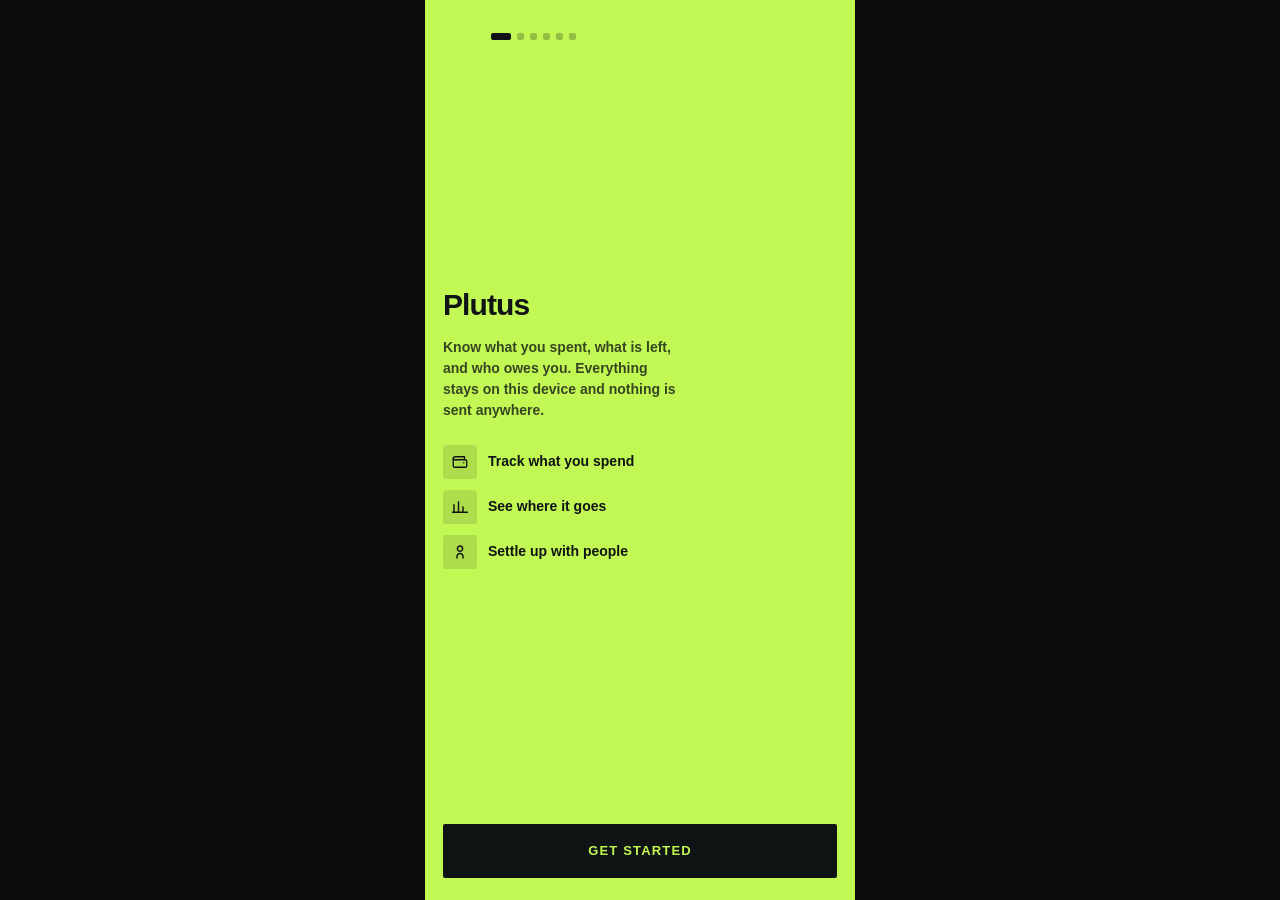
==== commit 94978e93: "Version 4: brutalist, and the accent cut back to what it is for The green was doing far too much. Ve" ====
--- a/index.html
+++ b/index.html
@@ -3,7 +3,7 @@
 <head>
 <meta charset="utf-8">
 <meta name="viewport" content="width=device-width, initial-scale=1, viewport-fit=cover">
-<meta name="theme-color" content="#C2F854">
+<meta name="theme-color" content="#121416">
 <meta name="description" content="Know what you spent, what is left, and who owes you. Everything stays on your device.">
 <title>Plutus</title>
 
--- a/css/styles.css
+++ b/css/styles.css
@@ -48,13 +48,16 @@
 
   /* ── shape. much tighter than the light system: the reference is
      rectangles with a small radius, not pills and 24px cards. ── */
+  /* Hard edges. Brutalism is square: nothing here is a pill, and the few
+     radii left are just enough to stop a corner looking accidental. */
   --r-band: 0px;
-  --r-card: 14px;
-  --r-tile: 12px;
-  --r-badge: 10px;
-  --r-btn: 10px;
-  --r-pill: 999px;
-  --r-sheet: 18px;
+  --r-card: 4px;
+  --r-tile: 4px;
+  --r-badge: 3px;
+  --r-btn: 2px;
+  --r-pill: 2px;
+  --r-sheet: 0px;
+  --r-round: 999px;   /* the only genuinely round things: avatars, nav dots */
 
   /* ── space. unchanged: the rhythm was never the problem ── */
   --sp-1: 4px;  --sp-2: 6px;  --sp-3: 8px;  --sp-4: 11px;
@@ -63,36 +66,61 @@
   --gutter: 18px;
   --nav-h: 62px;
 
-  --font: "Inter", -apple-system, BlinkMacSystemFont, "Segoe UI", Roboto,
+  --font: "Grotesk", -apple-system, BlinkMacSystemFont, "Segoe UI", Roboto,
           "Helvetica Neue", Arial, sans-serif;
+  --font-mono: "Mono", ui-monospace, SFMono-Regular, Menlo, Consolas, monospace;
 
   color-scheme: dark;
 }
 
-/* The rupee glyph U+20B9 is NOT in the latin subset. It lives in latin-ext,
-   in Inter exactly as it did in Jakarta. Both files are required or every
-   amount renders its currency symbol in a fallback face while the digits
-   beside it are Inter. */
+/* Two faces, and the pairing is the point.
+
+   Space Grotesk carries the interface: a grotesque with squared off curves and
+   odd details, which is as close to brutalist as a readable UI face gets.
+
+   JetBrains Mono carries every figure. A monospace guarantees digits line up
+   in a column without relying on a tabular numeral feature the font may not
+   have, and a money app is mostly columns of digits. It also reads as raw and
+   technical, which is the register the reference is in.
+
+   The rupee glyph U+20B9 is in the latin-ext subset of both, not latin, so all
+   four files ship. */
 @font-face {
-  font-family: "Inter";
-  src: url("../fonts/inter-latin.woff2") format("woff2");
-  font-weight: 100 900;
-  font-style: normal;
-  font-display: swap;
-  unicode-range: U+0000-00FF, U+0131, U+0152-0153, U+02BB-02BC, U+02C6,
-    U+02DA, U+02DC, U+0304, U+0308, U+0329, U+2000-206F, U+20AC, U+2122,
-    U+2191, U+2193, U+2212, U+2215, U+FEFF, U+FFFD;
+  font-family: "Grotesk";
+  src: url("../fonts/grotesk-latin.woff2") format("woff2");
+  font-weight: 300 700; font-style: normal; font-display: swap;
+  unicode-range: U+0000-00FF, U+0131, U+0152-0153, U+02BB-02BC, U+02C6, U+02DA, U+02DC, U+0304, U+0308, U+0329, U+2000-206F, U+20AC, U+2122, U+2191, U+2193, U+2212, U+2215, U+FEFF, U+FFFD;
 }
 @font-face {
-  font-family: "Inter";
-  src: url("../fonts/inter-latin-ext.woff2") format("woff2");
-  font-weight: 100 900;
-  font-style: normal;
-  font-display: swap;
-  unicode-range: U+0100-02BA, U+02BD-02C5, U+02C7-02CC, U+02CE-02D7,
-    U+02DD-02FF, U+0304, U+0308, U+0329, U+1D00-1DBF, U+1E00-1E9F,
-    U+1EF2-1EFF, U+2020, U+20A0-20AB, U+20AD-20C0, U+2113, U+2C60-2C7F,
-    U+A720-A7FF;
+  font-family: "Grotesk";
+  src: url("../fonts/grotesk-latin-ext.woff2") format("woff2");
+  font-weight: 300 700; font-style: normal; font-display: swap;
+  unicode-range: U+0100-02BA, U+02BD-02C5, U+02C7-02CC, U+02CE-02D7, U+02DD-02FF, U+0304, U+0308, U+0329, U+1D00-1DBF, U+1E00-1E9F, U+1EF2-1EFF, U+2020, U+20A0-20AB, U+20AD-20C0, U+2113, U+2C60-2C7F, U+A720-A7FF;
+}
+@font-face {
+  font-family: "Mono";
+  src: url("../fonts/mono-latin.woff2") format("woff2");
+  font-weight: 100 800; font-style: normal; font-display: swap;
+  unicode-range: U+0000-00FF, U+0131, U+0152-0153, U+02BB-02BC, U+02C6, U+02DA, U+02DC, U+0304, U+0308, U+0329, U+2000-206F, U+20AC, U+2122, U+2191, U+2193, U+2212, U+2215, U+FEFF, U+FFFD;
+}
+@font-face {
+  font-family: "Mono";
+  src: url("../fonts/mono-latin-ext.woff2") format("woff2");
+  font-weight: 100 800; font-style: normal; font-display: swap;
+  /* U+20B9 is deliberately cut out of this range: Google declares it as
+     covered but the file carries no rupee glyph, so every amount fell back to
+     a system monospace for that one character. Measured, not assumed. */
+  unicode-range: U+0100-02BA, U+02BD-02C5, U+02C7-02CC, U+02CE-02D7, U+02DD-02FF, U+0304, U+0308, U+0329, U+1D00-1DBF, U+1E00-1E9F, U+1EF2-1EFF, U+2020, U+20A0-20AB, U+20AD-20B8, U+20BA-20C0, U+2113, U+2C60-2C7F, U+A720-A7FF;
+}
+
+/* The rupee, inside monospaced runs, comes from Space Grotesk. It is the one
+   glyph in the app that has to be right, and this costs nothing because the
+   file is already in the shell. */
+@font-face {
+  font-family: "Mono";
+  src: url("../fonts/grotesk-latin-ext.woff2") format("woff2");
+  font-weight: 300 700; font-style: normal; font-display: swap;
+  unicode-range: U+20B9;
 }
 
 * { box-sizing: border-box; }
@@ -115,10 +143,14 @@
   overscroll-behavior-y: none;
 }
 
-/* Every figure in this app is tabular. Amounts that jitter as digits change
-   are amounts nobody trusts. */
-.amount, .big, .tile-v, .bar-label, .row-amt {
+/* Every figure in this app is monospaced. A money app is columns of digits,
+   and a monospace guarantees they line up without depending on a tabular
+   numeral feature the face may or may not carry. */
+.amount, .big, .tile-v, .bar-label, .row-amt, .amount-input, .detail-figure,
+.ob-amount, .day-head span, .result-line b, .bar-day em, .ring-mid b {
+  font-family: var(--font-mono);
   font-variant-numeric: tabular-nums;
+  letter-spacing: -.02em;
 }
 
 button {
@@ -134,7 +166,7 @@
 
 .screen {
   min-height: 100svh;
-  padding-bottom: calc(var(--nav-h) + 34px + env(safe-area-inset-bottom));
+  padding-bottom: calc(var(--nav-h) + 24px + env(safe-area-inset-bottom));
 }
 
 /* ── the band ───────────────────────────────────────────────
@@ -143,35 +175,39 @@
    shouting, and every other screen gets a flat header on the canvas. A dark
    band on a dark canvas would be an invisible rectangle. */
 .band {
-  padding: calc(var(--sp-7) + env(safe-area-inset-top)) var(--gutter) var(--sp-8);
-  border-radius: 0 0 var(--r-card) var(--r-card);
-  background: var(--s-ok);
-  color: var(--on-ok);
-  transition: background-color .5s ease;
+  padding: calc(var(--sp-7) + env(safe-area-inset-top)) var(--gutter) var(--sp-7);
+  background: transparent;
+  color: var(--ink);
+  border-bottom: 1px solid var(--line);
+  transition: background-color .4s ease;
 }
 @media (prefers-reduced-motion: reduce) { .band { transition: none; } }
 
-.band--ok     { background: var(--s-ok);     color: var(--on-ok); }
-.band--warn   { background: var(--s-warn);   color: var(--on-warn); }
-.band--danger { background: var(--s-danger); color: var(--on-danger); }
-
-/* Flat: no fill, no radius, just the canvas with a hairline under it. */
-.band--flat {
-  background: transparent; color: var(--ink);
-  border-radius: 0; border-bottom: 1px solid var(--line);
-  padding-bottom: var(--sp-6);
+/* The accent is not a wall. Under the limit the band is the same dark header
+   every other screen has, and the state is carried by the bar, the pill and
+   one hairline. Over the limit it goes solid red, because that is rare and
+   genuinely needs to interrupt. */
+.band--ok, .band--flat { background: transparent; color: var(--ink); }
+.band--ok   { border-bottom-color: var(--s-ok); }
+.band--warn { border-bottom-color: var(--s-warn); }
+.band--danger {
+  background: var(--s-danger); color: var(--on-danger);
+  border-bottom-color: var(--s-danger);
 }
 
 .band-top { display: flex; align-items: center; gap: var(--sp-4); margin-bottom: var(--sp-6); }
 .band-who { flex: 1; min-width: 0; display: flex; flex-direction: column; }
 .band-who b { font-size: 15px; font-weight: 700; }
 .band-who span { font-size: 11px; font-weight: 600; opacity: .72; }
-.band-title { font-size: 30px; font-weight: 800; letter-spacing: -.03em; }
+.band-title {
+  font-size: 34px; font-weight: 700; letter-spacing: -.04em;
+  text-transform: uppercase;
+}
 .band-eyebrow {
   display: block; font-size: 10px; font-weight: 800; letter-spacing: .12em;
   text-transform: uppercase; opacity: .7; margin-bottom: var(--sp-1);
 }
-.band .big { font-size: 44px; font-weight: 800; letter-spacing: -.04em; line-height: 1; }
+.band .big { font-size: 46px; font-weight: 700; letter-spacing: -.045em; line-height: 1; }
 
 /* content is pulled up to overlap the band. law 1 */
 .screen-body {
@@ -179,9 +215,9 @@
   padding: var(--sp-6) var(--gutter) 0;
   display: flex; flex-direction: column; gap: var(--sp-5);
 }
-/* Only a bright band is overlapped. Pulling content up over a flat header
-   would just crowd the hairline. */
-.band:not(.band--flat) + .screen-body { margin-top: calc(var(--sp-8) * -1); }
+/* Nothing overlaps the header any more. Blocks sit on blocks, hard edge to
+   hard edge, which is the whole idea. */
+.band--danger + .screen-body { margin-top: 0; }
 
 /* ============================================================
    Components
@@ -196,7 +232,10 @@
    bottom of this file, because .tile and others set their own background and
    at equal specificity the later rule wins. See the note down there. */
 .card-head { display: flex; align-items: center; gap: var(--sp-3); }
-.card-head b { flex: 1; font-size: 16px; font-weight: 800; letter-spacing: -.02em; }
+.card-head b {
+  flex: 1; font-size: 12px; font-weight: 700;
+  text-transform: uppercase; letter-spacing: .08em; color: var(--ink-2);
+}
 
 .tiles { display: grid; grid-template-columns: 1fr 1fr; gap: var(--sp-4); }
 .tiles--3 { grid-template-columns: repeat(3, 1fr); }
@@ -206,7 +245,10 @@
   background: var(--surface); border: 1px solid var(--line);
 }
 .tile-v { font-size: 21px; font-weight: 800; letter-spacing: -.03em; }
-.tile-l { font-size: 11px; font-weight: 700; opacity: .72; }
+.tile-l {
+  font-size: 9.5px; font-weight: 700; text-transform: uppercase;
+  letter-spacing: .08em; color: var(--ink-3);
+}
 
 /* On dark a category is its icon colour, not a pastel circle. The badge
    behind it stays neutral so ten of them in a list do not fight. */
@@ -219,19 +261,20 @@
 /* Initials only, never a photograph. The tint comes from a hash of the name,
    so Rahul is always the same colour. See design.md section 7. */
 .avatar {
-  width: 36px; height: 36px; border-radius: var(--r-pill); flex: none;
+  width: 36px; height: 36px; border-radius: var(--r-badge); flex: none;
   display: grid; place-items: center;
   font-size: 14px; font-weight: 800; line-height: 1;
   background: var(--ink-surface); color: var(--s-ok);
 }
 
 .circle-btn {
-  width: 36px; height: 36px; border-radius: var(--r-pill); flex: none;
+  width: 36px; height: 36px; border-radius: var(--r-btn); flex: none;
   display: grid; place-items: center; background: var(--glass); color: currentColor;
 }
 /* On a flat header there is no bright ground to cut into, so the button
    needs its own surface. */
-.band--flat .circle-btn, .circle-btn--sunken { background: var(--surface-2); color: var(--ink); }
+.circle-btn { background: var(--surface-2); color: var(--ink); border: 1px solid var(--line); }
+.band--danger .circle-btn { background: var(--glass); border-color: transparent; color: currentColor; }
 .circle-btn--ink { background: var(--s-ok); color: var(--on-accent); }
 
 /* ── bars. never without their numbers. law 6 ── */
@@ -241,13 +284,13 @@
   font-size: 11.5px; font-weight: 700;
 }
 .bar {
-  height: 10px; border-radius: var(--r-pill); overflow: hidden; display: flex;
+  height: 8px; border-radius: 0; overflow: hidden; display: flex;
   background: var(--sunken);
 }
 /* On a bright band or a bright surface the track cuts into the fill. */
 .band:not(.band--flat) .bar, .surf--ok .bar, .surf--warn .bar,
 .surf--danger .bar, .surf--owe .bar { background: rgba(16, 19, 20, .22); }
-.bar > i { display: block; height: 100%; border-radius: var(--r-pill); transition: width .4s ease-out; }
+.bar > i { display: block; height: 100%; border-radius: 0; transition: width .4s ease-out; }
 @media (prefers-reduced-motion: reduce) { .bar > i { transition: none; } }
 .fill--cur    { background: currentColor; }
 .fill--ink    { background: var(--ink-surface); }
@@ -260,7 +303,8 @@
     rgba(255,255,255,.55) 0 4px, transparent 4px 9px);
 }
 
-.row { display: flex; align-items: center; gap: var(--sp-4); padding: var(--sp-1) 0; }
+.row { display: flex; align-items: center; gap: var(--sp-4); padding: var(--sp-4) 0; border-bottom: 1px solid var(--line); }
+.card > .row:last-child, .row:only-child { border-bottom: 0; }
 /* A row is a row whether or not it happens to be a link. The browser's default
    anchor colour and underline are element level and would otherwise win. */
 a.row { color: inherit; text-decoration: none; }
@@ -275,22 +319,24 @@
 
 .pill {
   display: inline-flex; align-items: center; border-radius: var(--r-pill);
-  padding: 5px 10px; font-size: 10.5px; font-weight: 800; white-space: nowrap;
+  padding: 5px 8px; font-size: 10px; font-weight: 700; white-space: nowrap;
+  text-transform: uppercase; letter-spacing: .06em;
 }
 .pill--dark   { background: var(--surface-2); color: var(--ink); border: 1px solid var(--line); }
 .pill--white  { background: var(--on-accent); color: var(--ink); }
 .pill--glass  { background: var(--glass); color: currentColor; }
 .pill--sunken { background: var(--sunken); color: var(--ink); }
-.pill--ok     { background: var(--pl-ok-bg);     color: var(--pl-ok-fg); }
-.pill--warn   { background: var(--pl-warn-bg);   color: var(--pl-warn-fg); }
-.pill--danger { background: var(--pl-danger-bg); color: var(--pl-danger-fg); }
+.pill--ok     { background: transparent; color: var(--pl-ok-fg); border: 1px solid var(--pl-ok-fg); }
+.pill--warn   { background: transparent; color: var(--pl-warn-fg); border: 1px solid var(--pl-warn-fg); }
+.pill--danger { background: transparent; color: var(--pl-danger-fg); border: 1px solid var(--pl-danger-fg); }
 .pills { display: flex; gap: var(--sp-2); flex-wrap: wrap; }
 
 /* Underline tabs, from the reference's Upcoming / Past. The 44px minimum
    from design.md still applies. */
 .seg { display: flex; gap: var(--sp-6); border-bottom: 1px solid var(--line); }
 .seg > button {
-  flex: 1; text-align: center; font-size: 13px; font-weight: 700;
+  flex: 1; text-align: center; font-size: 11.5px; font-weight: 700;
+  text-transform: uppercase; letter-spacing: .07em;
   min-height: 44px; padding: 8px 0 10px;
   color: var(--ink-3); border-bottom: 2px solid transparent; margin-bottom: -1px;
 }
@@ -300,9 +346,9 @@
 /* The reference's buttons are full width rectangles with a small radius and
    an uppercase label, not pills. The primary one is the accent. */
 .btn {
-  height: 52px; border-radius: var(--r-btn); display: grid; place-items: center;
-  font-size: 13px; font-weight: 800; width: 100%;
-  text-transform: uppercase; letter-spacing: .06em;
+  height: 54px; border-radius: var(--r-btn); display: grid; place-items: center;
+  font-size: 13px; font-weight: 700; width: 100%;
+  text-transform: uppercase; letter-spacing: .09em;
   background: var(--s-ok); color: var(--on-accent);
 }
 .btn--soft { background: var(--surface-2); color: var(--ink); border: 1px solid var(--line); }
@@ -320,25 +366,32 @@
 /* ============================================================
    Navigation. dark floating bar, four tabs plus a raised add.
    ============================================================ */
+/* A bar, not a floating pill: full width, hard top edge, sitting on the
+   bottom of the screen. */
 .nav {
-  position: fixed; z-index: 40;
-  left: var(--sp-6); right: var(--sp-6);
-  bottom: calc(14px + env(safe-area-inset-bottom));
-  height: var(--nav-h); background: var(--ink-surface); color: var(--ink-3);
-  border: 1px solid var(--line);
-  border-radius: var(--r-pill); box-shadow: 0 10px 30px rgba(0, 0, 0, .5);
-  display: flex; align-items: center; justify-content: space-around; padding: 0 10px;
+  position: fixed; z-index: 40; left: 0; right: 0; bottom: 0;
+  height: calc(var(--nav-h) + env(safe-area-inset-bottom));
+  padding-bottom: env(safe-area-inset-bottom);
+  background: var(--ink-surface); color: var(--ink-3);
+  border-top: 1px solid var(--line);
+  display: flex; align-items: center; justify-content: space-around;
 }
 .nav-tab {
-  width: 44px; height: 44px; border-radius: var(--r-pill);
+  width: 48px; height: 48px; border-radius: var(--r-btn);
+  display: grid; place-items: center; position: relative;
+}
+/* The active tab is the icon in the accent with a rule over it, not a filled
+   block. One small mark instead of a slab of colour. */
+.nav-tab[aria-current="page"] { color: var(--s-ok); }
+.nav-tab[aria-current="page"]::before {
+  content: ""; position: absolute; top: -1px; left: 12px; right: 12px;
+  height: 2px; background: var(--s-ok);
+}
+/* The one deliberate slab of accent in the chrome: the primary action. */
+.nav-add {
+  width: 50px; height: 50px; border-radius: var(--r-btn);
+  background: var(--s-ok); color: var(--on-accent);
   display: grid; place-items: center;
-}
-.nav-tab[aria-current="page"] { background: var(--s-ok); color: var(--on-accent); }
-.nav-add {
-  width: 52px; height: 52px; border-radius: var(--r-pill);
-  background: var(--s-ok); color: var(--on-accent);
-  display: grid; place-items: center; margin-top: -24px;
-  border: 4px solid var(--canvas);
 }
 
 /* ============================================================
@@ -372,8 +425,9 @@
 .toast {
   position: fixed; z-index: 60; left: 50%; transform: translateX(-50%) translateY(12px);
   bottom: calc(var(--nav-h) + 28px + env(safe-area-inset-bottom));
-  background: var(--s-ok); color: var(--on-accent);
-  padding: 11px 18px; border-radius: var(--r-pill);
+  background: var(--ink-surface); color: var(--ink);
+  border: 1px solid var(--s-ok);
+  padding: 11px 18px; border-radius: var(--r-btn);
   font-size: 13px; font-weight: 700; opacity: 0;
   transition: opacity .2s ease, transform .2s ease; pointer-events: none;
   max-width: calc(100vw - 40px); text-align: center;
@@ -403,7 +457,7 @@
   flex: 1; min-width: 0; height: 100%;
   display: flex; flex-direction: column; align-items: center; justify-content: flex-end; gap: var(--sp-1);
 }
-.bar-day > i { width: 100%; border-radius: 8px; display: block; min-height: 3px; }
+.bar-day > i { width: 100%; border-radius: 0; display: block; min-height: 3px; }
 .bar-day > em {
   font-style: normal; font-size: 9.5px; font-weight: 800;
   font-variant-numeric: tabular-nums; opacity: .75; white-space: nowrap;
@@ -412,7 +466,7 @@
 .bar-day.is-today > span { opacity: 1; text-decoration: underline; text-underline-offset: 3px; }
 
 .bars--dense { gap: 2px; }
-.bars--dense .bar-day > i { border-radius: 4px; }
+.bars--dense .bar-day > i { border-radius: 0; }
 .bars--dense .bar-day > em { font-size: 8.5px; }
 .bars--dense .bar-day > span { font-size: 8.5px; }
 
@@ -428,7 +482,6 @@
 .ring-mid span { font-size: 11.5px; font-weight: 700; opacity: .55; }
 
 .tile--glass { background: var(--surface-2); color: inherit; }
-.band:not(.band--flat) .tile--glass { background: var(--glass); border-color: transparent; }
 .tile--tap { text-align: left; }
 .tile--tap:active { opacity: .75; }
 .card--tap { width: 100%; text-align: left; }
@@ -523,7 +576,7 @@
 .chip-row::-webkit-scrollbar { display: none; }
 .chip {
   display: inline-flex; align-items: center; gap: var(--sp-2); flex: none;
-  border-radius: var(--r-pill); padding: 9px 13px; min-height: 40px;
+  border-radius: var(--r-btn); padding: 9px 12px; min-height: 42px;
   background: var(--surface-2); color: var(--ink); border: 1px solid var(--line);
   font-size: 12.5px; font-weight: 700; white-space: nowrap;
 }
@@ -531,7 +584,7 @@
 /* The icon carries the category colour; the square behind it stays neutral
    so a row of ten chips does not turn into a paint chart. */
 .chip-dot {
-  width: 22px; height: 22px; border-radius: 7px; flex: none;
+  width: 22px; height: 22px; border-radius: var(--r-badge); flex: none;
   display: grid; place-items: center; background: var(--glass-dark);
 }
 .chip.is-on .chip-dot { background: rgba(16, 19, 20, .16); }
@@ -574,7 +627,9 @@
 /* ── history ── */
 .day-head {
   display: flex; justify-content: space-between; align-items: baseline;
-  font-size: 12px; font-weight: 800; padding-bottom: var(--sp-1);
+  font-size: 10.5px; font-weight: 700; text-transform: uppercase;
+  letter-spacing: .08em; padding-bottom: var(--sp-3);
+  border-bottom: 1px solid var(--line); margin-bottom: var(--sp-2);
 }
 .day-head span { font-variant-numeric: tabular-nums; opacity: .55; }
 .row--tap { width: 100%; text-align: left; }
@@ -690,14 +745,23 @@
       surface must say `color: inherit`.
    ============================================================ */
 .surf--card   { background: var(--surface);   color: var(--ink); border: 1px solid var(--line); }
-.surf--muted  { background: var(--surface-2); color: var(--ink); border: 1px solid var(--line); }
-.surf--feature{ background: var(--surface-2); color: var(--ink); border: 1px solid var(--line);
+.surf--muted  { background: var(--canvas);    color: var(--ink); border: 1px solid var(--line); }
+.surf--feature{ background: var(--surface);   color: var(--ink); border: 1px solid var(--line);
                 border-left: 3px solid var(--s-ok); }
-.surf--ok     { background: var(--s-ok);     color: var(--on-ok);     border-color: var(--s-ok); }
-.surf--warn   { background: var(--s-warn);   color: var(--on-warn);   border-color: var(--s-warn); }
-.surf--danger { background: var(--pl-danger-bg); color: var(--ink);   border: 1px solid var(--s-danger); }
-.surf--owe    { background: var(--s-owe);    color: var(--on-owe);    border-color: var(--s-owe); }
+
+/* Status surfaces are an edge and a text colour, not a slab of paint. The
+   only filled status in the app is the over budget band. */
+.surf--ok     { background: var(--surface); color: var(--ink); border: 1px solid var(--line); border-left: 3px solid var(--s-ok); }
+.surf--warn   { background: var(--surface); color: var(--ink); border: 1px solid var(--line); border-left: 3px solid var(--s-warn); }
+.surf--danger { background: var(--surface); color: var(--ink); border: 1px solid var(--s-danger); }
+.surf--owe    { background: var(--surface); color: var(--ink); border: 1px solid var(--line); border-left: 3px solid var(--s-owe); }
 .surf--glass  { background: var(--glass-dark); color: inherit; }
+
+/* A tile states its allegiance in its figure and its edge, not its fill. */
+.surf--ok .tile-v   { color: var(--s-ok); }
+.surf--owe .tile-v  { color: var(--s-owe); }
+.surf--ok .badge    { background: var(--glass-dark); color: var(--s-ok); }
+.surf--owe .badge   { background: var(--glass-dark); color: var(--s-owe); }
 
 /* Text inside a surface always inherits. Never let an element selector win. */
 .surf--white p, .surf--cream p, .surf--ok p, .surf--warn p,
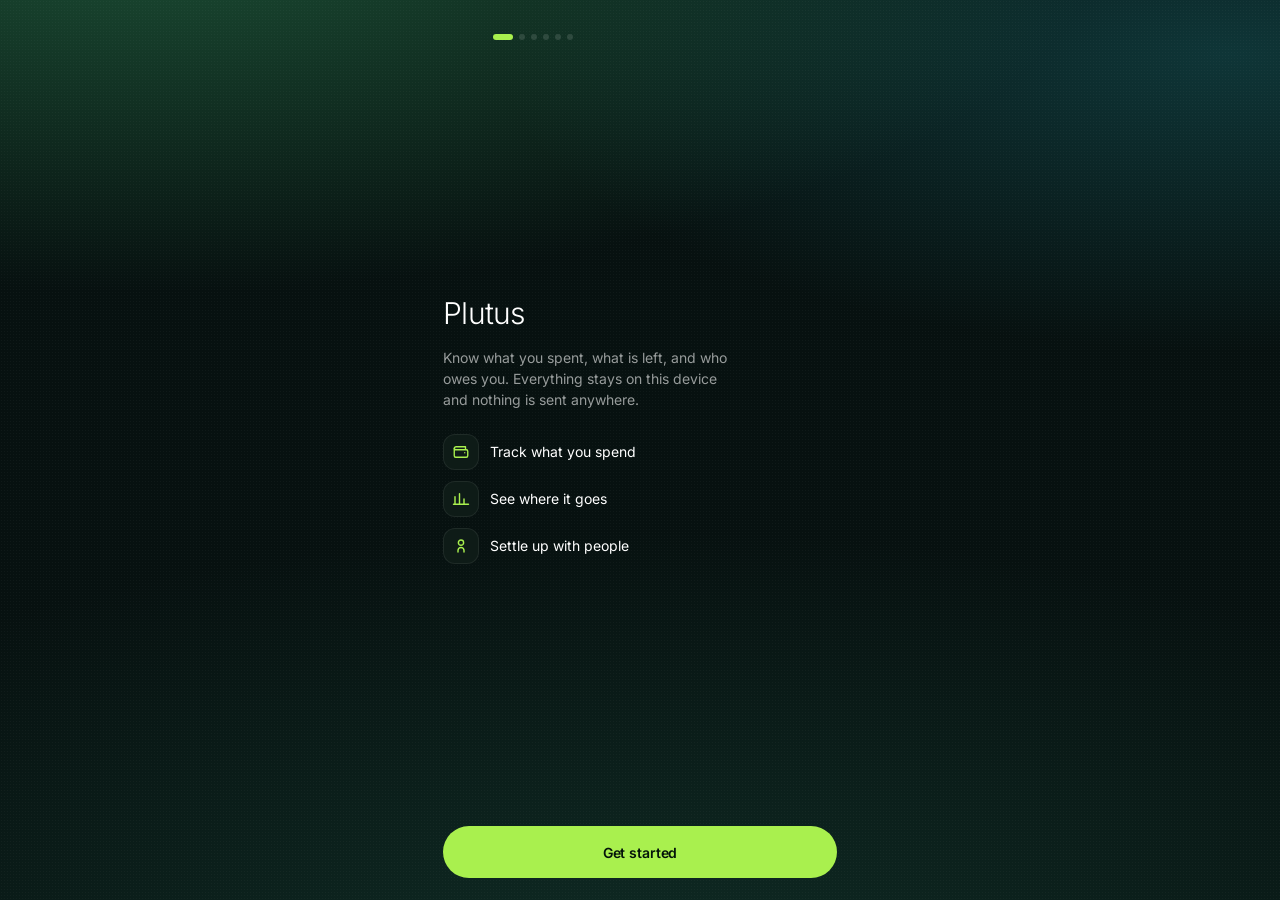
==== commit 5ef2a63e: "Version 5: ambient dark, bento layout, data as the hero A single new reference, and it is a differen" ====
--- a/index.html
+++ b/index.html
@@ -3,7 +3,7 @@
 <head>
 <meta charset="utf-8">
 <meta name="viewport" content="width=device-width, initial-scale=1, viewport-fit=cover">
-<meta name="theme-color" content="#121416">
+<meta name="theme-color" content="#071110">
 <meta name="description" content="Know what you spent, what is left, and who owes you. Everything stays on your device.">
 <title>Plutus</title>
 
@@ -101,6 +101,7 @@
 <script src="js/validate.js"></script>
 <script src="js/store.js"></script>
 <script src="js/actions.js"></script>
+<script src="js/viz.js"></script>
 <script src="js/ui.js"></script>
 <script src="js/install.js"></script>
 <script src="js/notifications.js"></script>
--- a/css/styles.css
+++ b/css/styles.css
@@ -1,140 +1,105 @@
 /* ============================================================
-   Plutus. Direction A: cream canvas, teal, mustard, rose, periwinkle.
-   Token block first, then base, then components, then screens.
-   Nothing below may introduce a colour that is not a token.
-   See design.md. Every rule here answers to the twelve laws.
+   Plutus, version 5.
+
+   Direction: deep green black with an ambient glow, bento tiles, and
+   data as the hero. Colour is data ink, not decoration: the accent
+   draws rings, curves and bars, and almost nothing else.
+
+   Type is light and large where it matters. The reference sets its
+   headline figures around weight 300, not 800, and that restraint is
+   what makes the numbers feel expensive rather than loud.
+
+   See design.md. Token block first, then base, then components.
    ============================================================ */
 
 :root {
-  /* ── surfaces. dark, near neutral, very slightly cool ──
-     Sampled from the reference: canvas #121416, card #1E2021, line #3D3D3D. */
-  --canvas:     #121416;
-  --surface:    #1E2021;   /* every card */
-  --surface-2:  #282A2C;   /* raised: sheets, inputs, sunken tracks */
-  --sunken:     #2C2F31;   /* progress tracks, inactive segments */
-  --line:       #34383A;   /* the only border in the app */
-
-  --ink:        #FFFFFF;   /* primary text */
-  --ink-2:      #A7ADB0;   /* secondary */
-  --ink-3:      #8D9295;   /* captions. measured at 6.0 to 1 on the canvas;
-                              the first value tried was 4.26, under the threshold */
-  --on-accent:  #101314;   /* text on any bright fill */
-
-  /* ── status. one loud accent, then a warning and a breach ──
-     Lime is the brand AND the healthy state, exactly as teal was. */
-  --s-ok:     #C2F854;   --on-ok:     var(--on-accent);
-  --s-warn:   #FFC24B;   --on-warn:   var(--on-accent);
-  --s-danger: #FF5C5C;   --on-danger: var(--on-accent);
-  --s-owe:    #A99BFF;   --on-owe:    var(--on-accent);
-  --ink-surface: #0C0E0F; --on-ink:   #FFFFFF;
-
-  /* soft status tints for pills, built as the hue over the dark ground */
-  --pl-ok-bg:     #C2F8541F;  --pl-ok-fg:     #C2F854;
-  --pl-warn-bg:   #FFC24B1F;  --pl-warn-fg:   #FFC24B;
-  --pl-danger-bg: #FF5C5C24;  --pl-danger-fg: #FF8A8A;
-
-  /* glass, for controls sitting on a bright band */
-  --glass:      rgba(16, 19, 20, .12);
-  --glass-hard: rgba(16, 19, 20, .22);
-  /* and the same idea on a dark surface */
-  --glass-dark: rgba(255, 255, 255, .08);
-
-  /* ── category hues. on dark these are the icon colour, not a pastel
-     circle. The badge behind them stays the raised surface. ── */
+  /* ── ground. not flat black: a green black, lit from above ── */
+  --void:       #050B09;
+  --canvas:     #071110;
+  --surface:    #0E1B17;   /* every tile and card */
+  --surface-2:  #142320;   /* inputs, raised things inside a card */
+  --sunken:     #0B1613;   /* tracks and wells */
+  --line:       rgba(255, 255, 255, .07);
+  --line-2:     rgba(255, 255, 255, .12);
+
+  --ink:        #FFFFFF;
+  --ink-2:      rgba(255, 255, 255, .58);
+  --ink-3:      rgba(255, 255, 255, .40);
+  --on-accent:  #04140A;
+
+  /* ── data ink ──
+     Lime is progress and health. Teal is the second series, used where
+     two things are drawn at once. Everything else is a state. */
+  --s-ok:     #A9F04E;   --on-ok:     var(--on-accent);
+  --s-teal:   #35D6BE;
+  --s-warn:   #F5C451;   --on-warn:   var(--on-accent);
+  --s-danger: #FF6B6B;   --on-danger: #16060A;
+  --s-owe:    #9D8CFF;   --on-owe:    #0B0722;
+
+  --pl-ok-bg:     rgba(169, 240, 78, .14);   --pl-ok-fg:     #C6F583;
+  --pl-warn-bg:   rgba(245, 196, 81, .14);   --pl-warn-fg:   #F7D486;
+  --pl-danger-bg: rgba(255, 107, 107, .16);  --pl-danger-fg: #FF9C9C;
+
+  --glass:      rgba(255, 255, 255, .08);
+  --glass-dark: rgba(255, 255, 255, .06);
+
+  /* ── category hues. the icon carries them, on a neutral well ── */
   --cat-sky: #6FB3FF;  --cat-lilac: #B79CFF;  --cat-sage: #8FD98A;
   --cat-clay: #F2A17A; --cat-sand: #E3C46A;   --cat-plum: #F08ABF;
-  --cat-stone: #9AA3A6; --cat-mint: #6FE0C2;  --cat-apricot: #FFB36B;
+  --cat-stone: #9AA3A6; --cat-mint: #56E3C6;  --cat-apricot: #FFB36B;
   --cat-denim: #8AA6FF;
 
-  /* ── shape. much tighter than the light system: the reference is
-     rectangles with a small radius, not pills and 24px cards. ── */
-  /* Hard edges. Brutalism is square: nothing here is a pill, and the few
-     radii left are just enough to stop a corner looking accidental. */
-  --r-band: 0px;
-  --r-card: 4px;
-  --r-tile: 4px;
-  --r-badge: 3px;
-  --r-btn: 2px;
-  --r-pill: 2px;
-  --r-sheet: 0px;
-  --r-round: 999px;   /* the only genuinely round things: avatars, nav dots */
-
-  /* ── space. unchanged: the rhythm was never the problem ── */
+  /* ── shape. soft again, but not pillowy ── */
+  --r-tile: 20px;
+  --r-card: 20px;
+  --r-badge: 12px;
+  --r-btn: 999px;
+  --r-pill: 999px;
+  --r-sheet: 26px;
+
   --sp-1: 4px;  --sp-2: 6px;  --sp-3: 8px;  --sp-4: 11px;
   --sp-5: 12px; --sp-6: 16px; --sp-7: 18px; --sp-8: 22px; --sp-9: 26px;
 
   --gutter: 18px;
-  --nav-h: 62px;
-
-  --font: "Grotesk", -apple-system, BlinkMacSystemFont, "Segoe UI", Roboto,
+  --nav-h: 64px;
+
+  --font: "Inter", -apple-system, BlinkMacSystemFont, "Segoe UI", Roboto,
           "Helvetica Neue", Arial, sans-serif;
-  --font-mono: "Mono", ui-monospace, SFMono-Regular, Menlo, Consolas, monospace;
 
   color-scheme: dark;
 }
 
-/* Two faces, and the pairing is the point.
-
-   Space Grotesk carries the interface: a grotesque with squared off curves and
-   odd details, which is as close to brutalist as a readable UI face gets.
-
-   JetBrains Mono carries every figure. A monospace guarantees digits line up
-   in a column without relying on a tabular numeral feature the font may not
-   have, and a money app is mostly columns of digits. It also reads as raw and
-   technical, which is the register the reference is in.
-
-   The rupee glyph U+20B9 is in the latin-ext subset of both, not latin, so all
-   four files ship. */
+/* The rupee glyph U+20B9 is in latin-ext, not latin. Both files ship or
+   every amount renders its currency symbol in a fallback face. */
 @font-face {
-  font-family: "Grotesk";
-  src: url("../fonts/grotesk-latin.woff2") format("woff2");
-  font-weight: 300 700; font-style: normal; font-display: swap;
-  unicode-range: U+0000-00FF, U+0131, U+0152-0153, U+02BB-02BC, U+02C6, U+02DA, U+02DC, U+0304, U+0308, U+0329, U+2000-206F, U+20AC, U+2122, U+2191, U+2193, U+2212, U+2215, U+FEFF, U+FFFD;
+  font-family: "Inter";
+  src: url("../fonts/inter-latin.woff2") format("woff2");
+  font-weight: 100 900; font-style: normal; font-display: swap;
+  unicode-range: U+0000-00FF, U+0131, U+0152-0153, U+02BB-02BC, U+02C6,
+    U+02DA, U+02DC, U+0304, U+0308, U+0329, U+2000-206F, U+20AC, U+2122,
+    U+2191, U+2193, U+2212, U+2215, U+FEFF, U+FFFD;
 }
 @font-face {
-  font-family: "Grotesk";
-  src: url("../fonts/grotesk-latin-ext.woff2") format("woff2");
-  font-weight: 300 700; font-style: normal; font-display: swap;
-  unicode-range: U+0100-02BA, U+02BD-02C5, U+02C7-02CC, U+02CE-02D7, U+02DD-02FF, U+0304, U+0308, U+0329, U+1D00-1DBF, U+1E00-1E9F, U+1EF2-1EFF, U+2020, U+20A0-20AB, U+20AD-20C0, U+2113, U+2C60-2C7F, U+A720-A7FF;
-}
-@font-face {
-  font-family: "Mono";
-  src: url("../fonts/mono-latin.woff2") format("woff2");
-  font-weight: 100 800; font-style: normal; font-display: swap;
-  unicode-range: U+0000-00FF, U+0131, U+0152-0153, U+02BB-02BC, U+02C6, U+02DA, U+02DC, U+0304, U+0308, U+0329, U+2000-206F, U+20AC, U+2122, U+2191, U+2193, U+2212, U+2215, U+FEFF, U+FFFD;
-}
-@font-face {
-  font-family: "Mono";
-  src: url("../fonts/mono-latin-ext.woff2") format("woff2");
-  font-weight: 100 800; font-style: normal; font-display: swap;
-  /* U+20B9 is deliberately cut out of this range: Google declares it as
-     covered but the file carries no rupee glyph, so every amount fell back to
-     a system monospace for that one character. Measured, not assumed. */
-  unicode-range: U+0100-02BA, U+02BD-02C5, U+02C7-02CC, U+02CE-02D7, U+02DD-02FF, U+0304, U+0308, U+0329, U+1D00-1DBF, U+1E00-1E9F, U+1EF2-1EFF, U+2020, U+20A0-20AB, U+20AD-20B8, U+20BA-20C0, U+2113, U+2C60-2C7F, U+A720-A7FF;
-}
-
-/* The rupee, inside monospaced runs, comes from Space Grotesk. It is the one
-   glyph in the app that has to be right, and this costs nothing because the
-   file is already in the shell. */
-@font-face {
-  font-family: "Mono";
-  src: url("../fonts/grotesk-latin-ext.woff2") format("woff2");
-  font-weight: 300 700; font-style: normal; font-display: swap;
-  unicode-range: U+20B9;
+  font-family: "Inter";
+  src: url("../fonts/inter-latin-ext.woff2") format("woff2");
+  font-weight: 100 900; font-style: normal; font-display: swap;
+  unicode-range: U+0100-02BA, U+02BD-02C5, U+02C7-02CC, U+02CE-02D7,
+    U+02DD-02FF, U+0304, U+0308, U+0329, U+1D00-1DBF, U+1E00-1E9F,
+    U+1EF2-1EFF, U+2020, U+20A0-20AB, U+20AD-20C0, U+2113, U+2C60-2C7F,
+    U+A720-A7FF;
 }
 
 * { box-sizing: border-box; }
 html, body { margin: 0; padding: 0; }
 
-/* The hidden attribute must always win, no exceptions. Plenty of rules below
-   set a display value, and any of them silently beats the browser default for
-   [hidden], leaving the element on screen while its hidden property reads true.
-   This cost the Timetable app two separate bugs: an invisible overlay that
-   swallowed every tap, and a badge that would not clear. Do not delete. */
+/* The hidden attribute must always win. Any rule below that sets a display
+   value silently beats the browser default and leaves an element on screen
+   while its hidden property reads true. This cost the Timetable app two
+   separate bugs. Do not delete. */
 [hidden] { display: none !important; }
 
 body {
-  background: var(--canvas);
+  background: var(--void);
   color: var(--ink);
   font-family: var(--font);
   font-size: 14px;
@@ -143,81 +108,108 @@
   overscroll-behavior-y: none;
 }
 
-/* Every figure in this app is monospaced. A money app is columns of digits,
-   and a monospace guarantees they line up without depending on a tabular
-   numeral feature the face may or may not carry. */
-.amount, .big, .tile-v, .bar-label, .row-amt, .amount-input, .detail-figure,
-.ob-amount, .day-head span, .result-line b, .bar-day em, .ring-mid b {
-  font-family: var(--font-mono);
+/* ── the ambient ground ────────────────────────────────────────
+   Three fixed radial washes: a green light source up and left, a colder
+   teal one to the right, and a deep glow from below. This is what stops
+   the dark reading as flat black, and it is why every tile can be a
+   nearly identical dark rectangle and still separate from the page. */
+body::before {
+  content: ""; position: fixed; inset: 0; z-index: -2; pointer-events: none;
+  background:
+    radial-gradient(120% 65% at 12% -8%,  rgba(58, 168, 106, .40) 0%, rgba(58, 168, 106, 0) 62%),
+    radial-gradient(95% 55% at 96% 6%,    rgba(37, 158, 168, .26) 0%, rgba(37, 158, 168, 0) 60%),
+    radial-gradient(120% 70% at 50% 108%, rgba(30, 92, 74, .35) 0%,  rgba(30, 92, 74, 0) 70%),
+    var(--canvas);
+}
+/* A faint grain, so large flat gradients do not band on cheap panels. */
+body::after {
+  content: ""; position: fixed; inset: 0; z-index: -1; pointer-events: none;
+  opacity: .035;
+  background-image: radial-gradient(rgba(255,255,255,.9) .5px, transparent .5px);
+  background-size: 3px 3px;
+}
+
+.amount, .big, .tile-v, .bar-label, .row-amt, .detail-figure, .amount-input,
+.ob-amount, .day-head span, .result-line b, .bar-day em, .ring-mid b,
+.stat-line b, .tile-figure {
   font-variant-numeric: tabular-nums;
-  letter-spacing: -.02em;
-}
-
-button {
-  font: inherit; color: inherit; border: 0; background: none;
-  padding: 0; cursor: pointer; -webkit-tap-highlight-color: transparent;
-}
-:focus-visible { outline: 2px solid var(--ink); outline-offset: 2px; }
+  font-feature-settings: "tnum" 1;
+}
+
+button { font: inherit; color: inherit; border: 0; background: none;
+  padding: 0; cursor: pointer; -webkit-tap-highlight-color: transparent; }
+:focus-visible { outline: 2px solid var(--s-ok); outline-offset: 3px; }
 svg { display: block; }
 
 /* ============================================================
-   Screens. One page, every screen a section, router shows one.
+   Screens
    ============================================================ */
 
 .screen {
   min-height: 100svh;
-  padding-bottom: calc(var(--nav-h) + 24px + env(safe-area-inset-bottom));
-}
-
-/* ── the band ───────────────────────────────────────────────
-   On dark the band is no longer a coloured block on every screen. Home gets
-   a bright status block, because the budget state is the one thing worth
-   shouting, and every other screen gets a flat header on the canvas. A dark
-   band on a dark canvas would be an invisible rectangle. */
+  padding-bottom: calc(var(--nav-h) + 30px + env(safe-area-inset-bottom));
+}
+
+/* The header is transparent: the ambient glow is the header. */
 .band {
-  padding: calc(var(--sp-7) + env(safe-area-inset-top)) var(--gutter) var(--sp-7);
+  padding: calc(var(--sp-7) + env(safe-area-inset-top)) var(--gutter) var(--sp-3);
   background: transparent;
   color: var(--ink);
-  border-bottom: 1px solid var(--line);
-  transition: background-color .4s ease;
-}
-@media (prefers-reduced-motion: reduce) { .band { transition: none; } }
-
-/* The accent is not a wall. Under the limit the band is the same dark header
-   every other screen has, and the state is carried by the bar, the pill and
-   one hairline. Over the limit it goes solid red, because that is rare and
-   genuinely needs to interrupt. */
-.band--ok, .band--flat { background: transparent; color: var(--ink); }
-.band--ok   { border-bottom-color: var(--s-ok); }
-.band--warn { border-bottom-color: var(--s-warn); }
-.band--danger {
-  background: var(--s-danger); color: var(--on-danger);
-  border-bottom-color: var(--s-danger);
-}
-
-.band-top { display: flex; align-items: center; gap: var(--sp-4); margin-bottom: var(--sp-6); }
+}
+.band--ok, .band--warn, .band--danger, .band--flat { background: transparent; }
+
+.band-top { display: flex; align-items: center; gap: var(--sp-4); margin-bottom: var(--sp-7); }
 .band-who { flex: 1; min-width: 0; display: flex; flex-direction: column; }
-.band-who b { font-size: 15px; font-weight: 700; }
-.band-who span { font-size: 11px; font-weight: 600; opacity: .72; }
-.band-title {
-  font-size: 34px; font-weight: 700; letter-spacing: -.04em;
-  text-transform: uppercase;
-}
+.band-who b { font-size: 14px; font-weight: 500; color: var(--ink); }
+.band-who span { font-size: 11.5px; font-weight: 400; color: var(--ink-3); }
+
+/* Large and light. The reference sets its titles around 300, and that
+   restraint is what makes them feel expensive rather than loud. */
+.band-title { font-size: 32px; font-weight: 300; letter-spacing: -.02em; line-height: 1.1; }
 .band-eyebrow {
-  display: block; font-size: 10px; font-weight: 800; letter-spacing: .12em;
-  text-transform: uppercase; opacity: .7; margin-bottom: var(--sp-1);
-}
-.band .big { font-size: 46px; font-weight: 700; letter-spacing: -.045em; line-height: 1; }
-
-/* content is pulled up to overlap the band. law 1 */
+  display: block; font-size: 11px; font-weight: 500; letter-spacing: .02em;
+  color: var(--ink-3); margin-bottom: var(--sp-2);
+}
+.band .big { font-size: 46px; font-weight: 300; letter-spacing: -.035em; line-height: 1.05; }
+
 .screen-body {
-  position: relative; z-index: 2;
-  padding: var(--sp-6) var(--gutter) 0;
+  padding: var(--sp-3) var(--gutter) 0;
   display: flex; flex-direction: column; gap: var(--sp-5);
 }
-/* Nothing overlaps the header any more. Blocks sit on blocks, hard edge to
-   hard edge, which is the whole idea. */
-.band--danger + .screen-body { margin-top: 0; }
+
+/* ============================================================
+   Bento. The layout idea of the reference: a modular grid where a
+   tile's size is how important the thing inside it is.
+   ============================================================ */
+
+.bento { display: grid; grid-template-columns: 1fr 1fr; gap: var(--sp-4); }
+.bento-tile {
+  background: var(--surface);
+  border: 1px solid var(--line);
+  border-radius: var(--r-tile);
+  padding: var(--sp-6);
+  display: flex; flex-direction: column; gap: var(--sp-2);
+  position: relative; overflow: hidden;
+  min-height: 120px;
+}
+.bento-tile--tall { grid-row: span 2; }
+.bento-tile--wide { grid-column: span 2; }
+.bento-tile--tap { text-align: left; }
+.bento-tile--tap:active { border-color: var(--line-2); }
+
+/* A tile's mark sits top right, quiet, in the hue of what it measures. */
+.tile-mark {
+  position: absolute; top: var(--sp-5); right: var(--sp-5);
+  width: 22px; height: 22px; display: grid; place-items: center;
+  color: var(--s-ok);
+}
+.tile-label { font-size: 11.5px; font-weight: 500; color: var(--ink-3); }
+.tile-figure { font-size: 30px; font-weight: 300; letter-spacing: -.03em; line-height: 1; }
+.tile-figure small { font-size: 13px; font-weight: 400; color: var(--ink-3); margin-left: 3px; }
+.tile-foot { margin-top: auto; }
+
+/* Charts bleed to the tile edge, as they do in the reference. */
+.tile-bleed { margin: var(--sp-4) calc(var(--sp-6) * -1) calc(var(--sp-6) * -1); }
 
 /* ============================================================
    Components
@@ -228,558 +220,467 @@
   display: flex; flex-direction: column; gap: var(--sp-5);
   background: var(--surface); border: 1px solid var(--line);
 }
-/* Surface classes are NOT defined here. They live in one block at the very
-   bottom of this file, because .tile and others set their own background and
-   at equal specificity the later rule wins. See the note down there. */
 .card-head { display: flex; align-items: center; gap: var(--sp-3); }
-.card-head b {
-  flex: 1; font-size: 12px; font-weight: 700;
-  text-transform: uppercase; letter-spacing: .08em; color: var(--ink-2);
-}
+.card-head b { flex: 1; font-size: 14px; font-weight: 500; color: var(--ink); }
 
 .tiles { display: grid; grid-template-columns: 1fr 1fr; gap: var(--sp-4); }
 .tiles--3 { grid-template-columns: repeat(3, 1fr); }
 .tile {
   border-radius: var(--r-tile); padding: var(--sp-5);
-  display: flex; flex-direction: column; gap: var(--sp-3);
+  display: flex; flex-direction: column; gap: var(--sp-2);
   background: var(--surface); border: 1px solid var(--line);
 }
-.tile-v { font-size: 21px; font-weight: 800; letter-spacing: -.03em; }
-.tile-l {
-  font-size: 9.5px; font-weight: 700; text-transform: uppercase;
-  letter-spacing: .08em; color: var(--ink-3);
-}
-
-/* On dark a category is its icon colour, not a pastel circle. The badge
-   behind it stays neutral so ten of them in a list do not fight. */
+.tile-v { font-size: 22px; font-weight: 300; letter-spacing: -.03em; }
+.tile-l { font-size: 11px; font-weight: 500; color: var(--ink-3); }
+.tile--tap { text-align: left; }
+.tile--glass { background: var(--glass-dark); }
+
 .badge {
-  width: 36px; height: 36px; border-radius: var(--r-badge); flex: none;
+  width: 38px; height: 38px; border-radius: var(--r-badge); flex: none;
   display: grid; place-items: center; background: var(--surface-2);
 }
-.badge--lg { width: 38px; height: 38px; font-size: 14px; font-weight: 800; }
-
-/* Initials only, never a photograph. The tint comes from a hash of the name,
-   so Rahul is always the same colour. See design.md section 7. */
+.badge--lg { width: 40px; height: 40px; font-size: 14px; font-weight: 600; }
+
 .avatar {
-  width: 36px; height: 36px; border-radius: var(--r-badge); flex: none;
+  width: 38px; height: 38px; border-radius: var(--r-badge); flex: none;
   display: grid; place-items: center;
-  font-size: 14px; font-weight: 800; line-height: 1;
-  background: var(--ink-surface); color: var(--s-ok);
+  font-size: 14px; font-weight: 600; line-height: 1;
+  background: var(--surface-2); color: var(--s-ok);
+  border: 1px solid var(--line-2);
 }
 
 .circle-btn {
-  width: 36px; height: 36px; border-radius: var(--r-btn); flex: none;
-  display: grid; place-items: center; background: var(--glass); color: currentColor;
-}
-/* On a flat header there is no bright ground to cut into, so the button
-   needs its own surface. */
-.circle-btn { background: var(--surface-2); color: var(--ink); border: 1px solid var(--line); }
-.band--danger .circle-btn { background: var(--glass); border-color: transparent; color: currentColor; }
-.circle-btn--ink { background: var(--s-ok); color: var(--on-accent); }
-
-/* ── bars. never without their numbers. law 6 ── */
-.bar-wrap { display: flex; flex-direction: column; gap: var(--sp-2); }
+  width: 38px; height: 38px; border-radius: var(--r-pill); flex: none;
+  display: grid; place-items: center;
+  background: var(--glass); color: var(--ink);
+  border: 1px solid var(--line);
+  backdrop-filter: blur(12px); -webkit-backdrop-filter: blur(12px);
+}
+.circle-btn--sunken { background: var(--surface-2); }
+.circle-btn--ink { background: var(--s-ok); color: var(--on-accent); border-color: transparent; }
+
+/* ── bars ── */
+.bar-wrap { display: flex; flex-direction: column; gap: var(--sp-3); }
 .bar-label {
   display: flex; justify-content: space-between; align-items: center;
-  font-size: 11.5px; font-weight: 700;
-}
-.bar {
-  height: 8px; border-radius: 0; overflow: hidden; display: flex;
-  background: var(--sunken);
-}
-/* On a bright band or a bright surface the track cuts into the fill. */
-.band:not(.band--flat) .bar, .surf--ok .bar, .surf--warn .bar,
-.surf--danger .bar, .surf--owe .bar { background: rgba(16, 19, 20, .22); }
-.bar > i { display: block; height: 100%; border-radius: 0; transition: width .4s ease-out; }
+  font-size: 11.5px; font-weight: 500; color: var(--ink-2);
+}
+.bar { height: 6px; border-radius: var(--r-pill); overflow: hidden; display: flex; background: var(--sunken); }
+.bar > i { display: block; height: 100%; border-radius: var(--r-pill); transition: width .5s cubic-bezier(.2,.8,.2,1); }
 @media (prefers-reduced-motion: reduce) { .bar > i { transition: none; } }
 .fill--cur    { background: currentColor; }
-.fill--ink    { background: var(--ink-surface); }
+.fill--ink    { background: var(--ink); }
 .fill--ok     { background: var(--s-ok); }
 .fill--warn   { background: var(--s-warn); }
 .fill--danger { background: var(--s-danger); }
-/* the hatch means overspend. nothing else. law 6 */
+/* Overspend keeps its hatch, the one texture in the app. */
 .fill--over {
   background-image: repeating-linear-gradient(115deg,
-    rgba(255,255,255,.55) 0 4px, transparent 4px 9px);
-}
-
-.row { display: flex; align-items: center; gap: var(--sp-4); padding: var(--sp-4) 0; border-bottom: 1px solid var(--line); }
-.card > .row:last-child, .row:only-child { border-bottom: 0; }
-/* A row is a row whether or not it happens to be a link. The browser's default
-   anchor colour and underline are element level and would otherwise win. */
+    rgba(4, 20, 10, .55) 0 3px, transparent 3px 7px);
+}
+
+/* ── rows ── */
+.row { display: flex; align-items: center; gap: var(--sp-4); padding: var(--sp-3) 0; }
 a.row { color: inherit; text-decoration: none; }
 .row-tx { flex: 1; min-width: 0; display: flex; flex-direction: column; }
 .row-tx b {
-  font-size: 14px; font-weight: 700; letter-spacing: -.01em;
+  font-size: 14px; font-weight: 500; letter-spacing: -.01em;
   white-space: nowrap; overflow: hidden; text-overflow: ellipsis;
 }
-.row-tx span { font-size: 11px; font-weight: 600; opacity: .6; }
-.row-amt { font-size: 15px; font-weight: 800; text-align: right; white-space: nowrap; }
-.row-amt small { display: block; font-size: 10px; font-weight: 700; opacity: .6; }
-
+.row-tx span { font-size: 11.5px; font-weight: 400; color: var(--ink-3); }
+.row-amt { font-size: 15px; font-weight: 500; text-align: right; white-space: nowrap; }
+.row-amt small { display: block; font-size: 10.5px; font-weight: 400; color: var(--ink-3); }
+.row--tap { width: 100%; text-align: left; }
+.row--tap:active { opacity: .6; }
+
+/* ── pills and chips ── */
 .pill {
-  display: inline-flex; align-items: center; border-radius: var(--r-pill);
-  padding: 5px 8px; font-size: 10px; font-weight: 700; white-space: nowrap;
-  text-transform: uppercase; letter-spacing: .06em;
-}
-.pill--dark   { background: var(--surface-2); color: var(--ink); border: 1px solid var(--line); }
-.pill--white  { background: var(--on-accent); color: var(--ink); }
-.pill--glass  { background: var(--glass); color: currentColor; }
-.pill--sunken { background: var(--sunken); color: var(--ink); }
-.pill--ok     { background: transparent; color: var(--pl-ok-fg); border: 1px solid var(--pl-ok-fg); }
-.pill--warn   { background: transparent; color: var(--pl-warn-fg); border: 1px solid var(--pl-warn-fg); }
-.pill--danger { background: transparent; color: var(--pl-danger-fg); border: 1px solid var(--pl-danger-fg); }
+  display: inline-flex; align-items: center; gap: var(--sp-2);
+  border-radius: var(--r-pill); padding: 6px 11px;
+  font-size: 11px; font-weight: 500; white-space: nowrap;
+  background: var(--glass); color: var(--ink-2); border: 1px solid var(--line);
+}
+.pill--dark   { background: var(--surface-2); color: var(--ink-2); }
+.pill--white  { background: var(--ink); color: var(--void); border-color: transparent; }
+.pill--glass  { background: var(--glass); color: var(--ink-2); }
+.pill--sunken { background: var(--surface-2); color: var(--ink-2); }
+.pill--ok     { background: var(--pl-ok-bg);     color: var(--pl-ok-fg);     border-color: transparent; }
+.pill--warn   { background: var(--pl-warn-bg);   color: var(--pl-warn-fg);   border-color: transparent; }
+.pill--danger { background: var(--pl-danger-bg); color: var(--pl-danger-fg); border-color: transparent; }
 .pills { display: flex; gap: var(--sp-2); flex-wrap: wrap; }
 
-/* Underline tabs, from the reference's Upcoming / Past. The 44px minimum
-   from design.md still applies. */
-.seg { display: flex; gap: var(--sp-6); border-bottom: 1px solid var(--line); }
+/* ── tabs ── */
+.seg {
+  display: flex; gap: var(--sp-2); background: var(--surface);
+  border: 1px solid var(--line); border-radius: var(--r-pill); padding: 4px;
+}
 .seg > button {
-  flex: 1; text-align: center; font-size: 11.5px; font-weight: 700;
-  text-transform: uppercase; letter-spacing: .07em;
-  min-height: 44px; padding: 8px 0 10px;
-  color: var(--ink-3); border-bottom: 2px solid transparent; margin-bottom: -1px;
-}
-.seg > button[aria-selected="true"] { color: var(--ink); border-bottom-color: var(--s-ok); }
-
-/* one button, one height, three tones. law 9 */
-/* The reference's buttons are full width rectangles with a small radius and
-   an uppercase label, not pills. The primary one is the accent. */
+  flex: 1; text-align: center; font-size: 12.5px; font-weight: 500;
+  min-height: 40px; padding: 8px var(--sp-3); border-radius: var(--r-pill);
+  color: var(--ink-3);
+}
+.seg > button[aria-selected="true"] { background: var(--glass); color: var(--ink); }
+
+/* ── buttons ── */
 .btn {
-  height: 54px; border-radius: var(--r-btn); display: grid; place-items: center;
-  font-size: 13px; font-weight: 700; width: 100%;
-  text-transform: uppercase; letter-spacing: .09em;
+  height: 52px; border-radius: var(--r-btn); display: grid; place-items: center;
+  font-size: 14px; font-weight: 600; width: 100%; letter-spacing: -.01em;
   background: var(--s-ok); color: var(--on-accent);
 }
 .btn--soft { background: var(--surface-2); color: var(--ink); border: 1px solid var(--line); }
 .btn--danger { background: transparent; color: var(--pl-danger-fg); border: 1px solid var(--pl-danger-fg); }
 .btn--onink { background: var(--s-ok); color: var(--on-accent); }
-.btn:active { transform: scale(.98); }
+.btn:active { transform: scale(.985); }
+.btn-row { display: flex; gap: var(--sp-3); }
+.btn-row .btn { flex: 1; }
+
+/* A small bordered pill button, like "+ Add" in the reference. */
+.btn-pill {
+  display: inline-flex; align-items: center; gap: var(--sp-2);
+  height: 38px; padding: 0 var(--sp-6); border-radius: var(--r-pill);
+  background: var(--glass); border: 1px solid var(--line);
+  font-size: 13px; font-weight: 500; color: var(--ink);
+  backdrop-filter: blur(12px); -webkit-backdrop-filter: blur(12px);
+}
 
 .empty {
   display: flex; flex-direction: column; align-items: center; gap: var(--sp-5);
-  text-align: center; padding: 40px var(--sp-8);
-}
-.empty h2 { font-size: 18px; font-weight: 800; margin: 0; }
-.empty p { font-size: 13px; margin: 0; opacity: .66; max-width: 30ch; }
-
-/* ============================================================
-   Navigation. dark floating bar, four tabs plus a raised add.
-   ============================================================ */
-/* A bar, not a floating pill: full width, hard top edge, sitting on the
-   bottom of the screen. */
+  text-align: center; padding: 48px var(--sp-8);
+}
+.empty h2 { font-size: 18px; font-weight: 500; margin: 0; }
+.empty p { font-size: 13px; margin: 0; color: var(--ink-3); max-width: 30ch; }
+
+/* ============================================================
+   Data visualisation
+   ============================================================ */
+
+.ring-wrap { position: relative; display: grid; place-items: center; }
+.ring { width: 100%; max-width: 132px; height: auto; }
+.ring-mid { position: absolute; display: flex; flex-direction: column; align-items: center; }
+.ring-mid b { font-size: 24px; font-weight: 300; letter-spacing: -.03em; }
+.ring-mid span { font-size: 10.5px; font-weight: 500; color: var(--ink-3); }
+
+/* Small heatmap style bars that bleed to a tile edge. */
+.spark { display: flex; align-items: flex-end; gap: 2px; height: 56px; padding: 0 var(--sp-6); }
+.spark i { flex: 1; border-radius: 2px; display: block; min-height: 2px; background: var(--s-teal); opacity: .8; }
+.spark i.is-peak { background: var(--s-ok); opacity: 1; }
+
+/* The sweeping arc, from the Burned Cal screen. */
+.arc-wrap { position: relative; height: 124px; margin: var(--sp-3) calc(var(--gutter) * -1) 0; }
+.arc-wrap svg { width: 100%; height: 124px; }
+
+.stat-line {
+  display: flex; justify-content: center; flex-wrap: wrap; gap: var(--sp-2) var(--sp-5);
+  font-size: 12px; color: var(--ink-3);
+}
+.stat-line b { color: var(--ink); font-weight: 500; margin-left: 4px; }
+
+/* Day strip: seven days, a tick over each, the current one ringed. */
+.daystrip { display: flex; justify-content: space-between; padding: var(--sp-2) var(--sp-1); }
+.daystrip button {
+  display: flex; flex-direction: column; align-items: center; gap: var(--sp-3);
+  width: 42px; min-height: 58px; border-radius: var(--r-pill);
+}
+.daystrip .tick { width: 18px; height: 3px; border-radius: 2px; background: var(--line-2); }
+.daystrip .tick.is-on { background: var(--s-ok); }
+.daystrip .d {
+  width: 30px; height: 30px; border-radius: var(--r-pill);
+  display: grid; place-items: center; font-size: 12px; font-weight: 500; color: var(--ink-3);
+}
+.daystrip button[aria-selected="true"] .d { color: var(--ink); border: 1px solid var(--line-2); }
+
+.bars { display: flex; align-items: flex-end; gap: var(--sp-2); height: 96px; }
+.bar-day {
+  flex: 1; min-width: 0; height: 100%;
+  display: flex; flex-direction: column; align-items: center; justify-content: flex-end; gap: var(--sp-2);
+}
+.bar-day > i { width: 100%; border-radius: 3px; display: block; min-height: 3px; background: var(--s-teal); }
+.bar-day > em { font-style: normal; font-size: 9.5px; font-weight: 500; color: var(--ink-3); white-space: nowrap; }
+.bar-day > span { font-size: 10px; font-weight: 400; color: var(--ink-3); }
+.bar-day.is-today > span { color: var(--ink); }
+.bars--dense { gap: 2px; }
+.bars--dense .bar-day > em { font-size: 8.5px; }
+
+.cat-line { display: flex; flex-direction: column; gap: var(--sp-3); }
+
+/* ============================================================
+   Navigation. No bar: the icons float on the ambient ground, with
+   the primary action as a lime disc.
+   ============================================================ */
 .nav {
   position: fixed; z-index: 40; left: 0; right: 0; bottom: 0;
   height: calc(var(--nav-h) + env(safe-area-inset-bottom));
-  padding-bottom: env(safe-area-inset-bottom);
-  background: var(--ink-surface); color: var(--ink-3);
-  border-top: 1px solid var(--line);
-  display: flex; align-items: center; justify-content: space-around;
-}
-.nav-tab {
-  width: 48px; height: 48px; border-radius: var(--r-btn);
-  display: grid; place-items: center; position: relative;
-}
-/* The active tab is the icon in the accent with a rule over it, not a filled
-   block. One small mark instead of a slab of colour. */
+  padding: 0 var(--sp-8) env(safe-area-inset-bottom);
+  display: flex; align-items: center; justify-content: space-between;
+  background: linear-gradient(to top, var(--canvas) 42%, rgba(7, 17, 16, 0));
+  backdrop-filter: blur(10px); -webkit-backdrop-filter: blur(10px);
+}
+.nav-tab { width: 44px; height: 44px; border-radius: var(--r-pill); display: grid; place-items: center; color: var(--ink-3); }
 .nav-tab[aria-current="page"] { color: var(--s-ok); }
-.nav-tab[aria-current="page"]::before {
-  content: ""; position: absolute; top: -1px; left: 12px; right: 12px;
-  height: 2px; background: var(--s-ok);
-}
-/* The one deliberate slab of accent in the chrome: the primary action. */
 .nav-add {
-  width: 50px; height: 50px; border-radius: var(--r-btn);
+  width: 52px; height: 52px; border-radius: var(--r-pill);
   background: var(--s-ok); color: var(--on-accent);
   display: grid; place-items: center;
-}
-
-/* ============================================================
-   Overlays. every form is a sheet. law 9
+  box-shadow: 0 6px 22px rgba(169, 240, 78, .3);
+}
+
+/* ============================================================
+   Overlays
    ============================================================ */
 .scrim {
-  position: fixed; inset: 0; z-index: 50; background: rgba(0, 0, 0, .62);
+  position: fixed; inset: 0; z-index: 50; background: rgba(2, 8, 6, .7);
   opacity: 0; transition: opacity .24s ease;
+  backdrop-filter: blur(3px); -webkit-backdrop-filter: blur(3px);
 }
 .scrim[data-open="true"] { opacity: 1; }
 .sheet {
   position: fixed; z-index: 51; left: 0; right: 0; bottom: 0;
   background: var(--surface); border-radius: var(--r-sheet) var(--r-sheet) 0 0;
-  border-top: 1px solid var(--line);
-  padding: var(--sp-5) var(--gutter) calc(var(--sp-7) + env(safe-area-inset-bottom));
+  border-top: 1px solid var(--line-2);
+  padding: var(--sp-5) var(--gutter) calc(var(--sp-8) + env(safe-area-inset-bottom));
   display: flex; flex-direction: column; gap: var(--sp-5);
   max-height: 88svh; overflow-y: auto;
-  box-shadow: 0 -8px 28px rgba(26, 23, 32, .18);
-  transform: translateY(100%); transition: transform .24s cubic-bezier(.2, .8, .2, 1);
+  transform: translateY(100%); transition: transform .28s cubic-bezier(.2, .9, .2, 1);
 }
 .sheet[data-open="true"] { transform: translateY(0); }
-@media (prefers-reduced-motion: reduce) {
-  .scrim, .sheet { transition: none; }
-}
-.sheet-grab {
-  width: 40px; height: 4px; border-radius: var(--r-pill);
-  background: var(--line); margin: 0 auto;
-}
-.sheet-title { font-size: 18px; font-weight: 800; letter-spacing: -.02em; }
+@media (prefers-reduced-motion: reduce) { .scrim, .sheet { transition: none; } }
+.sheet-grab { width: 38px; height: 4px; border-radius: var(--r-pill); background: var(--line-2); margin: 0 auto; }
+.sheet-title { font-size: 18px; font-weight: 500; letter-spacing: -.01em; }
 
 .toast {
   position: fixed; z-index: 60; left: 50%; transform: translateX(-50%) translateY(12px);
-  bottom: calc(var(--nav-h) + 28px + env(safe-area-inset-bottom));
-  background: var(--ink-surface); color: var(--ink);
-  border: 1px solid var(--s-ok);
-  padding: 11px 18px; border-radius: var(--r-btn);
-  font-size: 13px; font-weight: 700; opacity: 0;
+  bottom: calc(var(--nav-h) + 30px + env(safe-area-inset-bottom));
+  background: var(--surface-2); color: var(--ink); border: 1px solid var(--line-2);
+  padding: 12px 18px; border-radius: var(--r-pill);
+  font-size: 13px; font-weight: 500; opacity: 0;
   transition: opacity .2s ease, transform .2s ease; pointer-events: none;
   max-width: calc(100vw - 40px); text-align: center;
 }
 .toast[data-open="true"] { opacity: 1; transform: translateX(-50%) translateY(0); }
 
-/* a persistent, unmissable failure. storage refusing to save is the worst
-   thing that can happen in this app, so it does not get a toast. */
 .banner {
   position: fixed; z-index: 61; left: var(--sp-6); right: var(--sp-6);
   top: calc(10px + env(safe-area-inset-top));
-  background: var(--s-danger); color: var(--on-danger);
-  border-radius: var(--r-card); padding: var(--sp-5) var(--sp-6);
-  font-size: 13px; font-weight: 700;
-  box-shadow: 0 8px 24px rgba(26, 23, 32, .22);
-}
-
-/* ============================================================
-   Charts, rings and the pieces the later screens needed.
-   All hand drawn: no chart library, nothing to download.
-   ============================================================ */
-
-/* Day by day. Every day of the period gets a bar, zeros included, because a
-   flat Wednesday is information and a missing Wednesday is a bug. */
-.bars { display: flex; align-items: flex-end; gap: var(--sp-2); height: 108px; }
-.bar-day {
-  flex: 1; min-width: 0; height: 100%;
-  display: flex; flex-direction: column; align-items: center; justify-content: flex-end; gap: var(--sp-1);
-}
-.bar-day > i { width: 100%; border-radius: 0; display: block; min-height: 3px; }
-.bar-day > em {
-  font-style: normal; font-size: 9.5px; font-weight: 800;
-  font-variant-numeric: tabular-nums; opacity: .75; white-space: nowrap;
-}
-.bar-day > span { font-size: 9.5px; font-weight: 700; opacity: .5; }
-.bar-day.is-today > span { opacity: 1; text-decoration: underline; text-underline-offset: 3px; }
-
-.bars--dense { gap: 2px; }
-.bars--dense .bar-day > i { border-radius: 0; }
-.bars--dense .bar-day > em { font-size: 8.5px; }
-.bars--dense .bar-day > span { font-size: 8.5px; }
-
-.cat-line { display: flex; flex-direction: column; gap: var(--sp-2); }
-
-.ring-wrap { position: relative; display: grid; place-items: center; padding-top: var(--sp-2); }
-.ring { width: 100%; max-width: 210px; height: auto; }
-.ring-mid {
-  position: absolute; top: 54%; transform: translateY(-50%);
-  display: flex; flex-direction: column; align-items: center; gap: 2px;
-}
-.ring-mid b { font-size: 26px; font-weight: 800; letter-spacing: -.03em; font-variant-numeric: tabular-nums; }
-.ring-mid span { font-size: 11.5px; font-weight: 700; opacity: .55; }
-
-.tile--glass { background: var(--surface-2); color: inherit; }
-.tile--tap { text-align: left; }
-.tile--tap:active { opacity: .75; }
-.card--tap { width: 100%; text-align: left; }
-.card--tap:active { opacity: .75; }
-
-.detail-hero { display: flex; flex-direction: column; align-items: center; gap: 2px; padding: var(--sp-3) 0; }
-.detail-label { font-size: 12px; font-weight: 700; opacity: .6; }
-.detail-figure { font-size: 40px; font-weight: 800; letter-spacing: -.04em; font-variant-numeric: tabular-nums; }
-.detail-sub { font-size: 12px; font-weight: 600; opacity: .6; }
-
-.group-head {
+  background: var(--pl-danger-bg); color: var(--pl-danger-fg);
+  border: 1px solid var(--s-danger);
+  border-radius: var(--r-tile); padding: var(--sp-5) var(--sp-6);
+  font-size: 13px; font-weight: 500;
+  backdrop-filter: blur(14px); -webkit-backdrop-filter: blur(14px);
+}
+
+/* ============================================================
+   Forms. Every one of them is in a sheet.
+   ============================================================ */
+.sheet-form { display: flex; flex-direction: column; gap: var(--sp-5); }
+
+.amount-row {
+  display: flex; align-items: baseline; justify-content: center; gap: var(--sp-2);
+  padding: var(--sp-5) 0 var(--sp-3);
+}
+.amount-sym { font-size: 22px; font-weight: 400; color: var(--ink-3); }
+.amount-input {
+  border: 0; background: none; color: var(--ink); font: inherit;
+  font-size: 46px; font-weight: 300; letter-spacing: -.035em;
+  text-align: center; width: 100%; max-width: 250px; padding: 0; -webkit-appearance: none;
+}
+.amount-input:focus { outline: none; }
+.amount-input::placeholder { color: var(--ink-3); }
+
+.chip-row {
+  display: flex; gap: var(--sp-2); overflow-x: auto; padding-bottom: var(--sp-1);
+  scrollbar-width: none; -webkit-overflow-scrolling: touch;
+}
+.chip-row::-webkit-scrollbar { display: none; }
+.chip {
+  display: inline-flex; align-items: center; gap: var(--sp-2); flex: none;
+  border-radius: var(--r-pill); padding: 9px 13px; min-height: 42px;
+  background: var(--surface-2); color: var(--ink-2); border: 1px solid var(--line);
+  font-size: 12.5px; font-weight: 500; white-space: nowrap;
+}
+.chip.is-on { background: var(--s-ok); color: var(--on-accent); border-color: transparent; }
+.chip-dot {
+  width: 22px; height: 22px; border-radius: 7px; flex: none;
+  display: grid; place-items: center; background: var(--glass-dark);
+}
+.chip.is-on .chip-dot { background: rgba(4, 20, 10, .16); }
+.chip--new { border-style: dashed; background: none; }
+
+.field { display: flex; flex-direction: column; gap: var(--sp-2); }
+.field-label { font-size: 11px; font-weight: 500; color: var(--ink-3); }
+.field-input {
+  width: 100%; height: 50px; border: 1px solid var(--line); border-radius: 14px;
+  background: var(--surface-2); color: var(--ink);
+  font: inherit; font-size: 15px; font-weight: 400;
+  padding: 0 var(--sp-6); -webkit-appearance: none;
+}
+.field-input::placeholder { color: var(--ink-3); }
+.field-hidden { height: 0; overflow: hidden; }
+.field-help { font-size: 11px; font-weight: 400; color: var(--ink-3); }
+.textarea { height: auto; padding: var(--sp-4) var(--sp-6); line-height: 1.45; resize: vertical; }
+
+.more-toggle { align-self: flex-start; font-size: 13px; font-weight: 500; color: var(--ink-3); padding: var(--sp-1) 0; }
+.more-fields { display: flex; flex-direction: column; gap: var(--sp-5); }
+
+.form-error {
+  margin: 0; font-size: 12.5px; font-weight: 500;
+  color: var(--pl-danger-fg); background: var(--pl-danger-bg);
+  padding: var(--sp-4) var(--sp-5); border-radius: 14px;
+}
+
+.tint-swatch { width: 34px; height: 34px; border-radius: var(--r-badge); flex: none; border: 2px solid transparent; }
+.tint-swatch.is-on { border-color: var(--ink); }
+
+/* ── history ── */
+.day-head {
   display: flex; justify-content: space-between; align-items: baseline;
-  padding: var(--sp-4) var(--sp-1) 0; font-size: 12px; font-weight: 800;
-}
-.group-head span { opacity: .5; }
-
-.stepper { display: flex; align-items: center; justify-content: space-between; gap: var(--sp-4); }
-.stepper b { font-size: 15px; font-weight: 800; letter-spacing: -.02em; }
-
+  font-size: 12px; font-weight: 500; color: var(--ink-2); padding-bottom: var(--sp-2);
+}
+.day-head span { color: var(--ink-3); }
 .filter-bar { display: flex; flex-direction: column; gap: var(--sp-3); }
 .filter-foot { display: flex; gap: var(--sp-2); }
-.search-input { background: var(--surface-2); }
+.search-input { background: var(--surface); }
 .result-list { display: flex; flex-direction: column; gap: var(--sp-5); }
 .result-line {
   display: flex; justify-content: space-between; align-items: baseline;
-  font-size: 12px; font-weight: 700; opacity: .7; padding: 0 var(--sp-1);
-}
-.result-line b { font-variant-numeric: tabular-nums; }
-
-.note-row { padding: var(--sp-2) 0; border-bottom: 1px solid var(--line); }
+  font-size: 12px; font-weight: 500; color: var(--ink-3); padding: 0 var(--sp-1);
+}
+.result-line b { color: var(--ink); }
+
+.group-head {
+  display: flex; justify-content: space-between; align-items: baseline;
+  padding: var(--sp-4) var(--sp-1) 0; font-size: 12px; font-weight: 500; color: var(--ink-2);
+}
+.group-head span { color: var(--ink-3); }
+.stepper { display: flex; align-items: center; justify-content: space-between; gap: var(--sp-4); }
+.stepper b { font-size: 15px; font-weight: 500; }
+
+.detail-hero { display: flex; flex-direction: column; align-items: center; gap: var(--sp-1); padding: var(--sp-3) 0; }
+.detail-label { font-size: 12px; font-weight: 500; color: var(--ink-3); }
+.detail-figure { font-size: 42px; font-weight: 300; letter-spacing: -.035em; }
+.detail-sub { font-size: 12px; font-weight: 400; color: var(--ink-3); }
+
+.note-row { padding: var(--sp-3) 0; border-bottom: 1px solid var(--line); }
 .note-row:last-of-type { border-bottom: 0; }
 .note-row.is-unread .row-tx b::after {
   content: ""; display: inline-block; width: 6px; height: 6px;
-  border-radius: var(--r-pill); background: var(--s-danger); margin-left: 6px; vertical-align: middle;
-}
-
-/* An unread count on the bell, without a number competing with the figures. */
+  border-radius: var(--r-pill); background: var(--s-ok); margin-left: 6px; vertical-align: middle;
+}
 .circle-btn.has-dot { position: relative; }
-.band:not(.band--flat) .circle-btn.has-dot::after { box-shadow: 0 0 0 2px var(--s-ok); }
 .circle-btn.has-dot::after {
-  content: ""; position: absolute; top: 6px; right: 6px;
+  content: ""; position: absolute; top: 7px; right: 7px;
   width: 8px; height: 8px; border-radius: var(--r-pill);
-  background: var(--s-danger); box-shadow: 0 0 0 2px var(--canvas);
-}
-
-/* A primary button sitting on an ink card cannot also be ink. */
-.btn--onink { background: var(--s-ok); color: var(--on-accent); }
-.install-card .card-head b { font-size: 15px; }
-.install-card .circle-btn { background: rgba(255, 255, 255, .16); }
+  background: var(--s-ok); box-shadow: 0 0 0 2px var(--canvas);
+}
 
 .steps { display: flex; flex-direction: column; gap: var(--sp-4); }
-.step { display: flex; align-items: flex-start; gap: var(--sp-4); font-size: 13.5px; font-weight: 600; }
+.step { display: flex; align-items: flex-start; gap: var(--sp-4); font-size: 13.5px; font-weight: 400; }
 .step-n {
   width: 26px; height: 26px; flex: none; border-radius: var(--r-pill);
   display: grid; place-items: center; background: var(--s-ok); color: var(--on-accent);
-  font-size: 12px; font-weight: 800;
-}
-
-.btn-row { display: flex; gap: var(--sp-3); }
-.btn-row .btn { flex: 1; }
-.field-help { font-size: 11px; font-weight: 600; opacity: .55; }
-.textarea { height: auto; padding: var(--sp-4) var(--sp-5); line-height: 1.45; resize: vertical; }
-
-/* ============================================================
-   Forms. Every one of them lives in a sheet, so these styles are
-   written for a cream surface and nothing else.
-   ============================================================ */
-
-.sheet-form { display: flex; flex-direction: column; gap: var(--sp-5); }
-
-/* The amount is the hero of the sheet: it is what the user came to type. */
-.amount-row {
-  display: flex; align-items: baseline; justify-content: center; gap: var(--sp-2);
-  padding: var(--sp-3) 0 var(--sp-1);
-}
-.amount-sym { font-size: 24px; font-weight: 800; opacity: .42; }
-.amount-input {
-  border: 0; background: none; color: var(--ink); font: inherit;
-  font-size: 46px; font-weight: 800; letter-spacing: -.04em;
-  font-variant-numeric: tabular-nums; text-align: center;
-  width: 100%; max-width: 240px; padding: 0; -webkit-appearance: none;
-}
-.amount-input:focus { outline: none; }
-.amount-input::placeholder { color: var(--ink); opacity: .28; }
-
-/* A horizontal scroller, because a wrapping grid of categories pushes the
-   save button off the screen on a small phone. */
-.chip-row {
-  display: flex; gap: var(--sp-2); overflow-x: auto; padding-bottom: var(--sp-1);
-  scrollbar-width: none; -webkit-overflow-scrolling: touch;
-}
-.chip-row::-webkit-scrollbar { display: none; }
-.chip {
-  display: inline-flex; align-items: center; gap: var(--sp-2); flex: none;
-  border-radius: var(--r-btn); padding: 9px 12px; min-height: 42px;
-  background: var(--surface-2); color: var(--ink); border: 1px solid var(--line);
-  font-size: 12.5px; font-weight: 700; white-space: nowrap;
-}
-.chip.is-on { background: var(--s-ok); color: var(--on-accent); border-color: var(--s-ok); }
-/* The icon carries the category colour; the square behind it stays neutral
-   so a row of ten chips does not turn into a paint chart. */
-.chip-dot {
-  width: 22px; height: 22px; border-radius: var(--r-badge); flex: none;
-  display: grid; place-items: center; background: var(--glass-dark);
-}
-.chip.is-on .chip-dot { background: rgba(16, 19, 20, .16); }
-.chip--new { border: 1px dashed var(--ink-3); background: none; }
-
-.field { display: flex; flex-direction: column; gap: var(--sp-2); }
-.field-label {
-  font-size: 10px; font-weight: 800; text-transform: uppercase;
-  letter-spacing: .07em; opacity: .5;
-}
-.field-input {
-  width: 100%; height: 48px; border: 1px solid var(--line); border-radius: var(--r-btn);
-  background: var(--surface-2); color: var(--ink);
-  font: inherit; font-size: 15px; font-weight: 600;
-  padding: 0 var(--sp-5); -webkit-appearance: none;
-}
-.field-input::placeholder { color: var(--ink-3); opacity: 1; font-weight: 600; }
-/* The native date input is kept in the DOM but out of sight: the three quick
-   buttons above it are the interface, and it is only opened when needed. */
-.field-hidden { height: 0; overflow: hidden; }
-
-.more-toggle {
-  align-self: flex-start; font-size: 13px; font-weight: 700;
-  color: var(--ink); opacity: .6; padding: var(--sp-1) 0;
-}
-.more-fields { display: flex; flex-direction: column; gap: var(--sp-5); }
-
-.form-error {
-  margin: 0; font-size: 12.5px; font-weight: 700;
-  color: var(--pl-danger-fg); background: var(--pl-danger-bg);
-  padding: var(--sp-4) var(--sp-5); border-radius: var(--r-tile);
-}
-
-.tint-swatch {
-  width: 34px; height: 34px; border-radius: var(--r-badge); flex: none;
-  border: 2px solid transparent;
-}
-.tint-swatch.is-on { border-color: var(--s-ok); }
-
-/* ── history ── */
-.day-head {
-  display: flex; justify-content: space-between; align-items: baseline;
-  font-size: 10.5px; font-weight: 700; text-transform: uppercase;
-  letter-spacing: .08em; padding-bottom: var(--sp-3);
-  border-bottom: 1px solid var(--line); margin-bottom: var(--sp-2);
-}
-.day-head span { font-variant-numeric: tabular-nums; opacity: .55; }
-.row--tap { width: 100%; text-align: left; }
-.row--tap:active { opacity: .6; }
-
-/* ============================================================
-   Onboarding. No nav, and the band fills the whole screen, so the
-   five questions feel like one continuous thing rather than five
-   pages. One question, one field, one button, per design.md.
-   ============================================================ */
-
+  font-size: 12px; font-weight: 600;
+}
+.install-card .card-head b { font-size: 14px; }
+
+/* ============================================================
+   Onboarding. The ambient ground carries it; no coloured slab.
+   ============================================================ */
 body[data-onboarding] .nav { display: none; }
-
-.screen--onboarding {
-  background: var(--s-ok);
-  color: var(--on-ok);
-  padding: 0;
-  min-height: 100svh;
-}
+.screen--onboarding { background: transparent; color: var(--ink); padding: 0; min-height: 100svh; }
 .ob-inner {
-  min-height: 100svh;
-  display: flex; flex-direction: column;
+  min-height: 100svh; display: flex; flex-direction: column;
   padding: calc(var(--sp-7) + env(safe-area-inset-top)) var(--gutter)
            calc(var(--sp-8) + env(safe-area-inset-bottom));
   gap: var(--sp-8);
 }
-.ob-top { display: flex; align-items: center; gap: var(--sp-5); min-height: 36px; }
-.ob-spacer { width: 36px; height: 36px; flex: none; }
-
+.ob-top { display: flex; align-items: center; gap: var(--sp-5); min-height: 38px; }
+.ob-spacer { width: 38px; height: 38px; flex: none; }
 .ob-dots { display: flex; gap: var(--sp-2); align-items: center; }
-.ob-dot {
-  width: 7px; height: 7px; border-radius: var(--r-pill);
-  background: rgba(16, 19, 20, .25);
-  transition: width .2s ease, background-color .2s ease;
-}
-.ob-dot.is-done { background: rgba(16, 19, 20, .5); }
-.ob-dot.is-on { width: 20px; background: var(--on-accent); }
-
-/* The question takes the middle of the screen, so the answer sits under the
-   thumb rather than under the notch. */
-.ob-body {
-  flex: 1; display: flex; flex-direction: column; justify-content: center;
-  gap: var(--sp-6); padding-bottom: var(--sp-8);
-}
-.ob-question { font-size: 30px; font-weight: 800; letter-spacing: -.03em; margin: 0; line-height: 1.1; }
-.ob-help { font-size: 14px; font-weight: 600; margin: 0; opacity: .78; max-width: 30ch; }
-.ob-hint { font-size: 12px; font-weight: 600; margin: 0; opacity: .6; }
-
+.ob-dot { width: 6px; height: 6px; border-radius: var(--r-pill); background: var(--line-2); transition: width .2s ease; }
+.ob-dot.is-done { background: var(--ink-3); }
+.ob-dot.is-on { width: 20px; background: var(--s-ok); }
+.ob-body { flex: 1; display: flex; flex-direction: column; justify-content: center; gap: var(--sp-6); padding-bottom: var(--sp-8); }
+.ob-question { font-size: 30px; font-weight: 300; letter-spacing: -.025em; margin: 0; line-height: 1.15; }
+.ob-help { font-size: 14px; font-weight: 400; margin: 0; color: var(--ink-2); max-width: 32ch; }
+.ob-hint { font-size: 12px; font-weight: 400; margin: 0; color: var(--ink-3); }
 .ob-marks { display: flex; flex-direction: column; gap: var(--sp-4); margin-top: var(--sp-3); }
-.ob-mark { display: flex; align-items: center; gap: var(--sp-4); font-size: 14px; font-weight: 700; }
+.ob-mark { display: flex; align-items: center; gap: var(--sp-4); font-size: 14px; font-weight: 400; }
 .ob-mark-badge {
-  width: 34px; height: 34px; border-radius: var(--r-badge); flex: none;
-  display: grid; place-items: center; background: var(--glass);
-}
-
+  width: 36px; height: 36px; border-radius: var(--r-badge); flex: none;
+  display: grid; place-items: center; background: var(--surface);
+  border: 1px solid var(--line); color: var(--s-ok);
+}
 .ob-field { display: flex; flex-direction: column; gap: var(--sp-2); }
 .ob-input {
-  width: 100%; height: 54px; border: 0; border-radius: var(--r-btn);
-  background: var(--glass); color: var(--on-ok);
-  font: inherit; font-size: 17px; font-weight: 700;
-  padding: 0 var(--sp-6); -webkit-appearance: none;
-}
-.ob-input::placeholder { color: currentColor; opacity: .5; font-weight: 600; }
-
+  width: 100%; height: 54px; border: 1px solid var(--line); border-radius: 14px;
+  background: var(--surface); color: var(--ink);
+  font: inherit; font-size: 17px; font-weight: 400; padding: 0 var(--sp-6);
+  -webkit-appearance: none;
+}
+.ob-input::placeholder { color: var(--ink-3); }
 .ob-amount-row { display: flex; align-items: baseline; gap: var(--sp-2); }
-.ob-amount-sym { font-size: 26px; font-weight: 800; opacity: .55; }
+.ob-amount-sym { font-size: 24px; font-weight: 400; color: var(--ink-3); }
 .ob-amount {
-  flex: 1; min-width: 0; border: 0; background: none; color: var(--on-ok);
-  font: inherit; font-size: 46px; font-weight: 800; letter-spacing: -.04em;
-  font-variant-numeric: tabular-nums; padding: 0; -webkit-appearance: none;
-}
-.ob-amount::placeholder { color: currentColor; opacity: .32; }
-.ob-field--amount { border-bottom: 2px solid rgba(16, 19, 20, .28); padding-bottom: var(--sp-3); }
-.ob-error { font-size: 12px; font-weight: 700; margin: 0; color: var(--on-ok); opacity: .9; }
-
+  flex: 1; min-width: 0; border: 0; background: none; color: var(--ink);
+  font: inherit; font-size: 46px; font-weight: 300; letter-spacing: -.035em;
+  padding: 0; -webkit-appearance: none;
+}
+.ob-amount:focus { outline: none; }
+.ob-amount::placeholder { color: var(--ink-3); }
+.ob-field--amount { border-bottom: 1px solid var(--line-2); padding-bottom: var(--sp-3); }
+.ob-error { font-size: 12px; font-weight: 500; margin: 0; color: var(--pl-danger-fg); }
 .ob-choices { display: grid; grid-template-columns: 1fr 1fr; gap: var(--sp-3); }
 .ob-choices--wide { grid-template-columns: 1fr; }
 .ob-choice {
   display: flex; align-items: center; gap: var(--sp-4);
-  padding: var(--sp-5) var(--sp-6); border-radius: var(--r-tile);
-  background: var(--glass); color: var(--on-ok); text-align: left;
-  min-height: 56px;
-}
-.ob-choice.is-on { background: var(--on-accent); color: var(--s-ok); }
-.ob-choice-sym { font-size: 19px; font-weight: 800; }
-.ob-choice-name { font-size: 13px; font-weight: 700; }
-
+  padding: var(--sp-5) var(--sp-6); border-radius: 16px;
+  background: var(--surface); border: 1px solid var(--line);
+  color: var(--ink); text-align: left; min-height: 58px;
+}
+.ob-choice.is-on { border-color: var(--s-ok); background: var(--pl-ok-bg); }
+.ob-choice-sym { font-size: 19px; font-weight: 500; }
+.ob-choice-name { font-size: 13px; font-weight: 500; }
 .ob-suggest {
-  text-align: left; font-size: 12.5px; font-weight: 700; line-height: 1.4;
-  padding: var(--sp-4) var(--sp-5); border-radius: var(--r-tile);
-  background: var(--glass); color: var(--on-ok);
-}
-
+  text-align: left; font-size: 12.5px; font-weight: 400; line-height: 1.4;
+  padding: var(--sp-4) var(--sp-5); border-radius: 14px;
+  background: var(--surface); border: 1px solid var(--line); color: var(--ink-2);
+}
 .ob-actions { display: flex; flex-direction: column; gap: var(--sp-4); }
-.ob-next { background: var(--on-accent); color: var(--s-ok); }
-.ob-skip {
-  height: 40px; font-size: 13px; font-weight: 700; color: var(--on-ok); opacity: .7;
-}
-
-/* ============================================================
-   SURFACES. This block is last on purpose. Do not move it.
-
-   Two cascade traps, both of which have already bitten this design once:
-
-   1. Components set their own background. `.tile` declares a white fill, and
-      at equal specificity the LATER rule wins, so a surface class written
-      earlier silently loses. A teal tile became a white tile still carrying
-      cream text, which is invisible. Surfaces must come last.
-
-   2. An element selector beats inheritance. A `p` inside a coloured card kept
-      the document's paragraph colour rather than the card's, because `p {}`
-      is a real selector and inheritance is not. Anything textual inside a
-      surface must say `color: inherit`.
+.ob-next { background: var(--s-ok); color: var(--on-accent); }
+.ob-skip { height: 40px; font-size: 13px; font-weight: 500; color: var(--ink-3); }
+
+/* ============================================================
+   SURFACES. Last on purpose: components above set their own
+   background, and at equal specificity the later rule wins.
+
+   A status is an edge and a hue here, never a slab of paint.
    ============================================================ */
 .surf--card   { background: var(--surface);   color: var(--ink); border: 1px solid var(--line); }
-.surf--muted  { background: var(--canvas);    color: var(--ink); border: 1px solid var(--line); }
+.surf--muted  { background: var(--sunken);    color: var(--ink); border: 1px solid var(--line); }
 .surf--feature{ background: var(--surface);   color: var(--ink); border: 1px solid var(--line);
-                border-left: 3px solid var(--s-ok); }
-
-/* Status surfaces are an edge and a text colour, not a slab of paint. The
-   only filled status in the app is the over budget band. */
-.surf--ok     { background: var(--surface); color: var(--ink); border: 1px solid var(--line); border-left: 3px solid var(--s-ok); }
-.surf--warn   { background: var(--surface); color: var(--ink); border: 1px solid var(--line); border-left: 3px solid var(--s-warn); }
-.surf--danger { background: var(--surface); color: var(--ink); border: 1px solid var(--s-danger); }
-.surf--owe    { background: var(--surface); color: var(--ink); border: 1px solid var(--line); border-left: 3px solid var(--s-owe); }
+                border-left: 2px solid var(--s-ok); }
+.surf--ok     { background: var(--surface); color: var(--ink); border: 1px solid var(--line); }
+.surf--warn   { background: var(--surface); color: var(--ink); border: 1px solid rgba(245, 196, 81, .35); }
+.surf--danger { background: var(--surface); color: var(--ink); border: 1px solid rgba(255, 107, 107, .45); }
+.surf--owe    { background: var(--surface); color: var(--ink); border: 1px solid var(--line); }
 .surf--glass  { background: var(--glass-dark); color: inherit; }
 
-/* A tile states its allegiance in its figure and its edge, not its fill. */
-.surf--ok .tile-v   { color: var(--s-ok); }
-.surf--owe .tile-v  { color: var(--s-owe); }
-.surf--ok .badge    { background: var(--glass-dark); color: var(--s-ok); }
-.surf--owe .badge   { background: var(--glass-dark); color: var(--s-owe); }
-
-/* Text inside a surface always inherits. Never let an element selector win. */
-.surf--white p, .surf--cream p, .surf--ok p, .surf--warn p,
-.surf--danger p, .surf--owe p, .surf--ink p,
-.band p, .note {
-  color: inherit;
-}
-.note { font-size: 12.5px; font-weight: 600; line-height: 1.45; margin: 0; opacity: .85; }
-
-/* ============================================================
-   Above phone width the app stays a phone, centred. It is an
-   installed mobile app, not a desktop layout.
+.surf--ok .tile-v,  .surf--ok .tile-figure  { color: var(--s-ok); }
+.surf--owe .tile-v, .surf--owe .tile-figure { color: var(--s-owe); }
+.surf--ok .badge, .surf--ok .tile-mark    { color: var(--s-ok); }
+.surf--owe .badge, .surf--owe .tile-mark  { color: var(--s-owe); }
+
+/* Text inside a surface always inherits: an element selector such as p{}
+   beats inheritance, and a paragraph would otherwise keep the document's
+   colour rather than the card's. */
+.surf--card p, .surf--muted p, .surf--feature p, .surf--ok p, .surf--warn p,
+.surf--danger p, .surf--owe p, .band p, .note, .bento-tile p { color: inherit; }
+.note { font-size: 13px; font-weight: 400; line-height: 1.5; margin: 0; color: var(--ink-2); }
+
+/* ============================================================
+   Above phone width the app stays a phone, centred.
    ============================================================ */
 @media (min-width: 520px) {
-  body { background: #0A0B0C; }
-  #app {
-    max-width: 430px; margin: 0 auto; min-height: 100svh;
-    background: var(--canvas); overflow: hidden;
-  }
-  .nav { max-width: 398px; margin: 0 auto; }
-}
+  body { background: #02110D; }
+  #app { max-width: 430px; margin: 0 auto; min-height: 100svh; position: relative; overflow: hidden; }
+  .nav { max-width: 430px; margin: 0 auto; }
+}
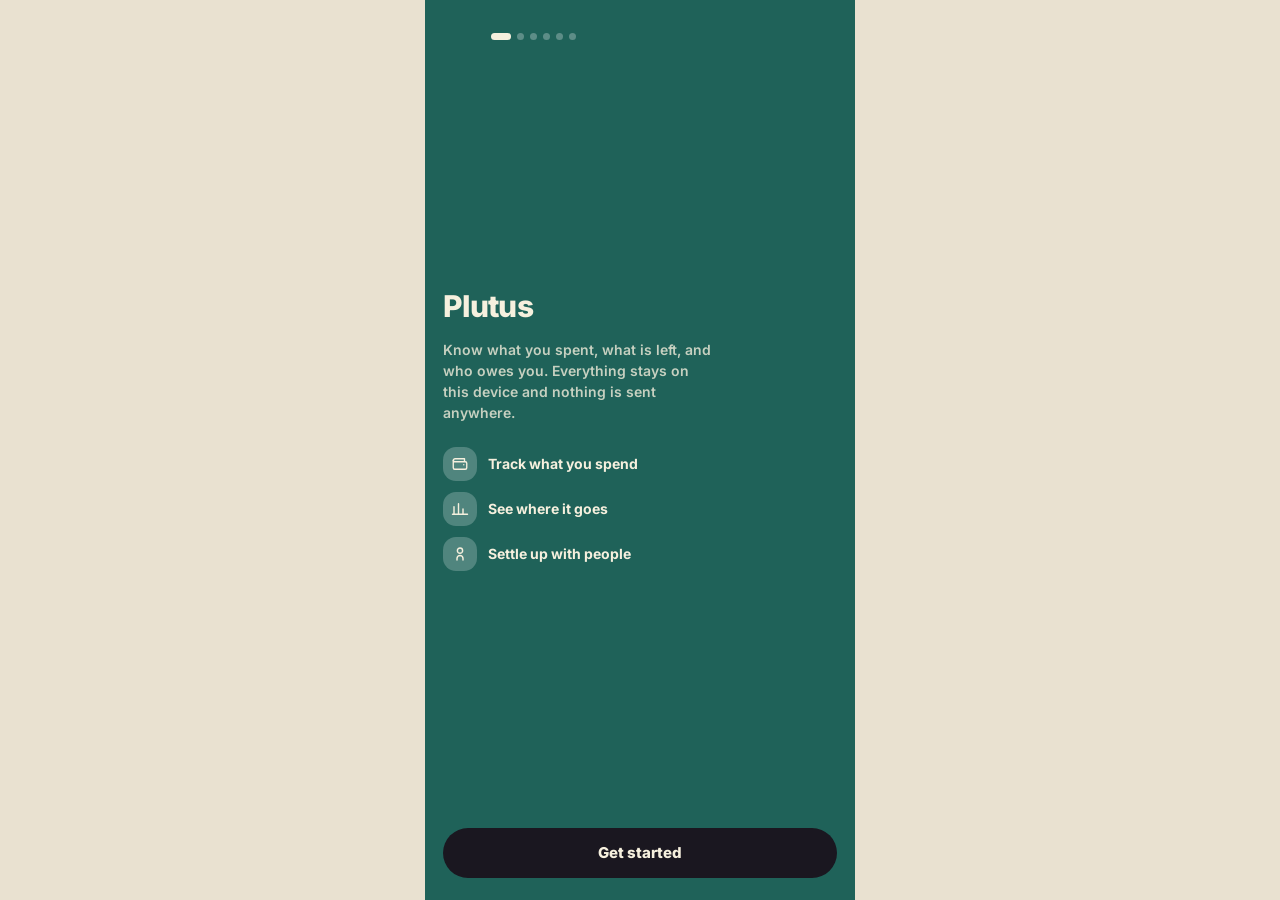
==== commit 15d3c914: "Back to the original design: cream, colour blocked, teal Restored from ce489d3, the last commit that" ====
--- a/index.html
+++ b/index.html
@@ -3,7 +3,7 @@
 <head>
 <meta charset="utf-8">
 <meta name="viewport" content="width=device-width, initial-scale=1, viewport-fit=cover">
-<meta name="theme-color" content="#071110">
+<meta name="theme-color" content="#1F6259">
 <meta name="description" content="Know what you spent, what is left, and who owes you. Everything stays on your device.">
 <title>Plutus</title>
 
@@ -101,7 +101,6 @@
 <script src="js/validate.js"></script>
 <script src="js/store.js"></script>
 <script src="js/actions.js"></script>
-<script src="js/viz.js"></script>
 <script src="js/ui.js"></script>
 <script src="js/install.js"></script>
 <script src="js/notifications.js"></script>
--- a/css/styles.css
+++ b/css/styles.css
@@ -1,80 +1,67 @@
 /* ============================================================
-   Plutus, version 5.
-
-   Direction: deep green black with an ambient glow, bento tiles, and
-   data as the hero. Colour is data ink, not decoration: the accent
-   draws rings, curves and bars, and almost nothing else.
-
-   Type is light and large where it matters. The reference sets its
-   headline figures around weight 300, not 800, and that restraint is
-   what makes the numbers feel expensive rather than loud.
-
-   See design.md. Token block first, then base, then components.
+   Plutus. Direction A: cream canvas, teal, mustard, rose, periwinkle.
+   Token block first, then base, then components, then screens.
+   Nothing below may introduce a colour that is not a token.
+   See design.md. Every rule here answers to the twelve laws.
    ============================================================ */
 
 :root {
-  /* ── ground. not flat black: a green black, lit from above ── */
-  --void:       #050B09;
-  --canvas:     #071110;
-  --surface:    #0E1B17;   /* every tile and card */
-  --surface-2:  #142320;   /* inputs, raised things inside a card */
-  --sunken:     #0B1613;   /* tracks and wells */
-  --line:       rgba(255, 255, 255, .07);
-  --line-2:     rgba(255, 255, 255, .12);
-
-  --ink:        #FFFFFF;
-  --ink-2:      rgba(255, 255, 255, .58);
-  --ink-3:      rgba(255, 255, 255, .40);
-  --on-accent:  #04140A;
-
-  /* ── data ink ──
-     Lime is progress and health. Teal is the second series, used where
-     two things are drawn at once. Everything else is a state. */
-  --s-ok:     #A9F04E;   --on-ok:     var(--on-accent);
-  --s-teal:   #35D6BE;
-  --s-warn:   #F5C451;   --on-warn:   var(--on-accent);
-  --s-danger: #FF6B6B;   --on-danger: #16060A;
-  --s-owe:    #9D8CFF;   --on-owe:    #0B0722;
-
-  --pl-ok-bg:     rgba(169, 240, 78, .14);   --pl-ok-fg:     #C6F583;
-  --pl-warn-bg:   rgba(245, 196, 81, .14);   --pl-warn-fg:   #F7D486;
-  --pl-danger-bg: rgba(255, 107, 107, .16);  --pl-danger-fg: #FF9C9C;
-
-  --glass:      rgba(255, 255, 255, .08);
-  --glass-dark: rgba(255, 255, 255, .06);
-
-  /* ── category hues. the icon carries them, on a neutral well ── */
-  --cat-sky: #6FB3FF;  --cat-lilac: #B79CFF;  --cat-sage: #8FD98A;
-  --cat-clay: #F2A17A; --cat-sand: #E3C46A;   --cat-plum: #F08ABF;
-  --cat-stone: #9AA3A6; --cat-mint: #56E3C6;  --cat-apricot: #FFB36B;
-  --cat-denim: #8AA6FF;
-
-  /* ── shape. soft again, but not pillowy ── */
-  --r-tile: 20px;
-  --r-card: 20px;
-  --r-badge: 12px;
-  --r-btn: 999px;
+  /* ── surfaces. six, no seventh ── */
+  --canvas:   #FBF5E7;
+  --cream:    #FDF8EC;
+  --white:    #FFFFFF;
+  --sunken:   #EFE6D2;
+
+  --s-ok:     #1F6259;   --on-ok:     #F6F0DE;
+  --s-warn:   #F0A93E;   --on-warn:   #2A1A02;
+  --s-danger: #D33E58;   --on-danger: #FFF3F4;
+  --s-owe:    #8E8BEE;   --on-owe:    #151046;
+  --ink:      #1A1720;   --on-ink:    #F6F0DE;
+
+  /* soft status tints, for pills on light surfaces only */
+  --pl-ok-bg:     #D6E7E2;  --pl-ok-fg:     #144C43;
+  --pl-warn-bg:   #FBEACD;  --pl-warn-fg:   #7A4C05;
+  --pl-danger-bg: #FBDCE1;  --pl-danger-fg: #9E1B33;
+
+  /* glass, for pills and buttons sitting on a colour band */
+  --glass:      rgba(255, 255, 255, .22);
+  --glass-hard: rgba(255, 255, 255, .34);
+
+  /* ── category tints. only ever a badge behind an icon ── */
+  --cat-sky: #D6E4F2;  --cat-lilac: #E5DCF4;  --cat-sage: #DCE7CE;
+  --cat-clay: #F5DAC6; --cat-sand: #EFE4CA;   --cat-plum: #EEDAE6;
+  --cat-stone: #E5E1D8; --cat-mint: #D2E8DE;  --cat-apricot: #F7E0CC;
+  --cat-denim: #DAE0EF;
+
+  /* ── shape ── */
+  --r-band: 30px;
+  --r-card: 24px;
+  --r-tile: 22px;
+  --r-badge: 13px;
   --r-pill: 999px;
-  --r-sheet: 26px;
-
+  --r-sheet: 30px;
+
+  /* ── space. nothing between these values ── */
   --sp-1: 4px;  --sp-2: 6px;  --sp-3: 8px;  --sp-4: 11px;
   --sp-5: 12px; --sp-6: 16px; --sp-7: 18px; --sp-8: 22px; --sp-9: 26px;
 
   --gutter: 18px;
-  --nav-h: 64px;
+  --nav-h: 62px;
 
   --font: "Inter", -apple-system, BlinkMacSystemFont, "Segoe UI", Roboto,
           "Helvetica Neue", Arial, sans-serif;
-
-  color-scheme: dark;
-}
-
-/* The rupee glyph U+20B9 is in latin-ext, not latin. Both files ship or
-   every amount renders its currency symbol in a fallback face. */
+}
+
+/* The rupee glyph U+20B9 is NOT in the latin subset. It lives in latin-ext,
+   in Inter exactly as it did in Jakarta. Both files are required or every
+   amount renders its currency symbol in a fallback face while the digits
+   beside it are Inter. */
 @font-face {
   font-family: "Inter";
   src: url("../fonts/inter-latin.woff2") format("woff2");
-  font-weight: 100 900; font-style: normal; font-display: swap;
+  font-weight: 100 900;
+  font-style: normal;
+  font-display: swap;
   unicode-range: U+0000-00FF, U+0131, U+0152-0153, U+02BB-02BC, U+02C6,
     U+02DA, U+02DC, U+0304, U+0308, U+0329, U+2000-206F, U+20AC, U+2122,
     U+2191, U+2193, U+2212, U+2215, U+FEFF, U+FFFD;
@@ -82,7 +69,9 @@
 @font-face {
   font-family: "Inter";
   src: url("../fonts/inter-latin-ext.woff2") format("woff2");
-  font-weight: 100 900; font-style: normal; font-display: swap;
+  font-weight: 100 900;
+  font-style: normal;
+  font-display: swap;
   unicode-range: U+0100-02BA, U+02BD-02C5, U+02C7-02CC, U+02CE-02D7,
     U+02DD-02FF, U+0304, U+0308, U+0329, U+1D00-1DBF, U+1E00-1E9F,
     U+1EF2-1EFF, U+2020, U+20A0-20AB, U+20AD-20C0, U+2113, U+2C60-2C7F,
@@ -92,14 +81,15 @@
 * { box-sizing: border-box; }
 html, body { margin: 0; padding: 0; }
 
-/* The hidden attribute must always win. Any rule below that sets a display
-   value silently beats the browser default and leaves an element on screen
-   while its hidden property reads true. This cost the Timetable app two
-   separate bugs. Do not delete. */
+/* The hidden attribute must always win, no exceptions. Plenty of rules below
+   set a display value, and any of them silently beats the browser default for
+   [hidden], leaving the element on screen while its hidden property reads true.
+   This cost the Timetable app two separate bugs: an invisible overlay that
+   swallowed every tap, and a badge that would not clear. Do not delete. */
 [hidden] { display: none !important; }
 
 body {
-  background: var(--void);
+  background: var(--canvas);
   color: var(--ink);
   font-family: var(--font);
   font-size: 14px;
@@ -108,108 +98,59 @@
   overscroll-behavior-y: none;
 }
 
-/* ── the ambient ground ────────────────────────────────────────
-   Three fixed radial washes: a green light source up and left, a colder
-   teal one to the right, and a deep glow from below. This is what stops
-   the dark reading as flat black, and it is why every tile can be a
-   nearly identical dark rectangle and still separate from the page. */
-body::before {
-  content: ""; position: fixed; inset: 0; z-index: -2; pointer-events: none;
-  background:
-    radial-gradient(120% 65% at 12% -8%,  rgba(58, 168, 106, .40) 0%, rgba(58, 168, 106, 0) 62%),
-    radial-gradient(95% 55% at 96% 6%,    rgba(37, 158, 168, .26) 0%, rgba(37, 158, 168, 0) 60%),
-    radial-gradient(120% 70% at 50% 108%, rgba(30, 92, 74, .35) 0%,  rgba(30, 92, 74, 0) 70%),
-    var(--canvas);
-}
-/* A faint grain, so large flat gradients do not band on cheap panels. */
-body::after {
-  content: ""; position: fixed; inset: 0; z-index: -1; pointer-events: none;
-  opacity: .035;
-  background-image: radial-gradient(rgba(255,255,255,.9) .5px, transparent .5px);
-  background-size: 3px 3px;
-}
-
-.amount, .big, .tile-v, .bar-label, .row-amt, .detail-figure, .amount-input,
-.ob-amount, .day-head span, .result-line b, .bar-day em, .ring-mid b,
-.stat-line b, .tile-figure {
+/* Every figure in this app is tabular. Amounts that jitter as digits change
+   are amounts nobody trusts. */
+.amount, .big, .tile-v, .bar-label, .row-amt {
   font-variant-numeric: tabular-nums;
-  font-feature-settings: "tnum" 1;
-}
-
-button { font: inherit; color: inherit; border: 0; background: none;
-  padding: 0; cursor: pointer; -webkit-tap-highlight-color: transparent; }
-:focus-visible { outline: 2px solid var(--s-ok); outline-offset: 3px; }
+}
+
+button {
+  font: inherit; color: inherit; border: 0; background: none;
+  padding: 0; cursor: pointer; -webkit-tap-highlight-color: transparent;
+}
+:focus-visible { outline: 2px solid var(--ink); outline-offset: 2px; }
 svg { display: block; }
 
 /* ============================================================
-   Screens
+   Screens. One page, every screen a section, router shows one.
    ============================================================ */
 
 .screen {
   min-height: 100svh;
-  padding-bottom: calc(var(--nav-h) + 30px + env(safe-area-inset-bottom));
-}
-
-/* The header is transparent: the ambient glow is the header. */
+  padding-bottom: calc(var(--nav-h) + 34px + env(safe-area-inset-bottom));
+}
+
+/* ── the band. every screen opens with one. law 1 ── */
 .band {
-  padding: calc(var(--sp-7) + env(safe-area-inset-top)) var(--gutter) var(--sp-3);
-  background: transparent;
-  color: var(--ink);
-}
-.band--ok, .band--warn, .band--danger, .band--flat { background: transparent; }
-
-.band-top { display: flex; align-items: center; gap: var(--sp-4); margin-bottom: var(--sp-7); }
+  padding: calc(var(--sp-7) + env(safe-area-inset-top)) var(--gutter) var(--sp-8);
+  border-radius: 0 0 var(--r-band) var(--r-band);
+  background: var(--s-ok);
+  color: var(--on-ok);
+  transition: background-color .5s ease;
+}
+@media (prefers-reduced-motion: reduce) { .band { transition: none; } }
+
+.band--ok     { background: var(--s-ok);     color: var(--on-ok); }
+.band--warn   { background: var(--s-warn);   color: var(--on-warn); }
+.band--danger { background: var(--s-danger); color: var(--on-danger); }
+
+.band-top { display: flex; align-items: center; gap: var(--sp-4); margin-bottom: var(--sp-6); }
 .band-who { flex: 1; min-width: 0; display: flex; flex-direction: column; }
-.band-who b { font-size: 14px; font-weight: 500; color: var(--ink); }
-.band-who span { font-size: 11.5px; font-weight: 400; color: var(--ink-3); }
-
-/* Large and light. The reference sets its titles around 300, and that
-   restraint is what makes them feel expensive rather than loud. */
-.band-title { font-size: 32px; font-weight: 300; letter-spacing: -.02em; line-height: 1.1; }
+.band-who b { font-size: 15px; font-weight: 700; }
+.band-who span { font-size: 11px; font-weight: 600; opacity: .72; }
+.band-title { font-size: 29px; font-weight: 800; letter-spacing: -.03em; }
 .band-eyebrow {
-  display: block; font-size: 11px; font-weight: 500; letter-spacing: .02em;
-  color: var(--ink-3); margin-bottom: var(--sp-2);
-}
-.band .big { font-size: 46px; font-weight: 300; letter-spacing: -.035em; line-height: 1.05; }
-
+  display: block; font-size: 10px; font-weight: 700; letter-spacing: .11em;
+  text-transform: uppercase; opacity: .72; margin-bottom: var(--sp-1);
+}
+.band .big { font-size: 44px; font-weight: 800; letter-spacing: -.04em; line-height: 1; }
+
+/* content is pulled up to overlap the band. law 1 */
 .screen-body {
-  padding: var(--sp-3) var(--gutter) 0;
+  position: relative; z-index: 2; margin-top: calc(var(--sp-9) * -1);
+  padding: var(--sp-6) var(--gutter) 0;
   display: flex; flex-direction: column; gap: var(--sp-5);
 }
-
-/* ============================================================
-   Bento. The layout idea of the reference: a modular grid where a
-   tile's size is how important the thing inside it is.
-   ============================================================ */
-
-.bento { display: grid; grid-template-columns: 1fr 1fr; gap: var(--sp-4); }
-.bento-tile {
-  background: var(--surface);
-  border: 1px solid var(--line);
-  border-radius: var(--r-tile);
-  padding: var(--sp-6);
-  display: flex; flex-direction: column; gap: var(--sp-2);
-  position: relative; overflow: hidden;
-  min-height: 120px;
-}
-.bento-tile--tall { grid-row: span 2; }
-.bento-tile--wide { grid-column: span 2; }
-.bento-tile--tap { text-align: left; }
-.bento-tile--tap:active { border-color: var(--line-2); }
-
-/* A tile's mark sits top right, quiet, in the hue of what it measures. */
-.tile-mark {
-  position: absolute; top: var(--sp-5); right: var(--sp-5);
-  width: 22px; height: 22px; display: grid; place-items: center;
-  color: var(--s-ok);
-}
-.tile-label { font-size: 11.5px; font-weight: 500; color: var(--ink-3); }
-.tile-figure { font-size: 30px; font-weight: 300; letter-spacing: -.03em; line-height: 1; }
-.tile-figure small { font-size: 13px; font-weight: 400; color: var(--ink-3); margin-left: 3px; }
-.tile-foot { margin-top: auto; }
-
-/* Charts bleed to the tile edge, as they do in the reference. */
-.tile-bleed { margin: var(--sp-4) calc(var(--sp-6) * -1) calc(var(--sp-6) * -1); }
 
 /* ============================================================
    Components
@@ -218,274 +159,320 @@
 .card {
   border-radius: var(--r-card); padding: var(--sp-6);
   display: flex; flex-direction: column; gap: var(--sp-5);
-  background: var(--surface); border: 1px solid var(--line);
-}
+  background: var(--white);
+}
+/* Surface classes are NOT defined here. They live in one block at the very
+   bottom of this file, because .tile and others set their own background and
+   at equal specificity the later rule wins. See the note down there. */
 .card-head { display: flex; align-items: center; gap: var(--sp-3); }
-.card-head b { flex: 1; font-size: 14px; font-weight: 500; color: var(--ink); }
+.card-head b { flex: 1; font-size: 16px; font-weight: 800; letter-spacing: -.02em; }
 
 .tiles { display: grid; grid-template-columns: 1fr 1fr; gap: var(--sp-4); }
 .tiles--3 { grid-template-columns: repeat(3, 1fr); }
 .tile {
   border-radius: var(--r-tile); padding: var(--sp-5);
-  display: flex; flex-direction: column; gap: var(--sp-2);
-  background: var(--surface); border: 1px solid var(--line);
-}
-.tile-v { font-size: 22px; font-weight: 300; letter-spacing: -.03em; }
-.tile-l { font-size: 11px; font-weight: 500; color: var(--ink-3); }
-.tile--tap { text-align: left; }
-.tile--glass { background: var(--glass-dark); }
+  display: flex; flex-direction: column; gap: var(--sp-3); background: var(--white);
+}
+.tile-v { font-size: 21px; font-weight: 800; letter-spacing: -.03em; }
+.tile-l { font-size: 11px; font-weight: 700; opacity: .72; }
 
 .badge {
-  width: 38px; height: 38px; border-radius: var(--r-badge); flex: none;
-  display: grid; place-items: center; background: var(--surface-2);
-}
-.badge--lg { width: 40px; height: 40px; font-size: 14px; font-weight: 600; }
-
+  width: 36px; height: 36px; border-radius: var(--r-badge); flex: none;
+  display: grid; place-items: center; background: var(--glass);
+}
+.badge--lg { width: 38px; height: 38px; font-size: 14px; font-weight: 800; }
+
+/* Initials only, never a photograph. The tint comes from a hash of the name,
+   so Rahul is always the same colour. See design.md section 7. */
 .avatar {
-  width: 38px; height: 38px; border-radius: var(--r-badge); flex: none;
+  width: 36px; height: 36px; border-radius: var(--r-pill); flex: none;
   display: grid; place-items: center;
-  font-size: 14px; font-weight: 600; line-height: 1;
-  background: var(--surface-2); color: var(--s-ok);
-  border: 1px solid var(--line-2);
+  font-size: 14px; font-weight: 800; line-height: 1;
+  background: var(--s-warn); color: var(--on-warn);
 }
 
 .circle-btn {
-  width: 38px; height: 38px; border-radius: var(--r-pill); flex: none;
-  display: grid; place-items: center;
-  background: var(--glass); color: var(--ink);
-  border: 1px solid var(--line);
-  backdrop-filter: blur(12px); -webkit-backdrop-filter: blur(12px);
-}
-.circle-btn--sunken { background: var(--surface-2); }
-.circle-btn--ink { background: var(--s-ok); color: var(--on-accent); border-color: transparent; }
-
-/* ── bars ── */
-.bar-wrap { display: flex; flex-direction: column; gap: var(--sp-3); }
+  width: 36px; height: 36px; border-radius: var(--r-pill); flex: none;
+  display: grid; place-items: center; background: var(--glass); color: currentColor;
+}
+.circle-btn--sunken { background: var(--sunken); color: var(--ink); }
+.circle-btn--ink { background: var(--ink); color: var(--on-ink); }
+
+/* ── bars. never without their numbers. law 6 ── */
+.bar-wrap { display: flex; flex-direction: column; gap: var(--sp-2); }
 .bar-label {
   display: flex; justify-content: space-between; align-items: center;
-  font-size: 11.5px; font-weight: 500; color: var(--ink-2);
-}
-.bar { height: 6px; border-radius: var(--r-pill); overflow: hidden; display: flex; background: var(--sunken); }
-.bar > i { display: block; height: 100%; border-radius: var(--r-pill); transition: width .5s cubic-bezier(.2,.8,.2,1); }
+  font-size: 11.5px; font-weight: 700;
+}
+.bar {
+  height: 11px; border-radius: var(--r-pill); overflow: hidden; display: flex;
+  background: rgba(26, 23, 32, .13);
+}
+.surf--ok .bar, .surf--danger .bar, .surf--ink .bar, .band .bar {
+  background: rgba(255, 255, 255, .26);
+}
+.surf--warn .bar { background: rgba(42, 26, 2, .16); }
+.bar > i { display: block; height: 100%; border-radius: var(--r-pill); transition: width .4s ease-out; }
 @media (prefers-reduced-motion: reduce) { .bar > i { transition: none; } }
 .fill--cur    { background: currentColor; }
 .fill--ink    { background: var(--ink); }
 .fill--ok     { background: var(--s-ok); }
 .fill--warn   { background: var(--s-warn); }
 .fill--danger { background: var(--s-danger); }
-/* Overspend keeps its hatch, the one texture in the app. */
+/* the hatch means overspend. nothing else. law 6 */
 .fill--over {
   background-image: repeating-linear-gradient(115deg,
-    rgba(4, 20, 10, .55) 0 3px, transparent 3px 7px);
-}
-
-/* ── rows ── */
-.row { display: flex; align-items: center; gap: var(--sp-4); padding: var(--sp-3) 0; }
+    rgba(255,255,255,.55) 0 4px, transparent 4px 9px);
+}
+
+.row { display: flex; align-items: center; gap: var(--sp-4); padding: var(--sp-1) 0; }
+/* A row is a row whether or not it happens to be a link. The browser's default
+   anchor colour and underline are element level and would otherwise win. */
 a.row { color: inherit; text-decoration: none; }
 .row-tx { flex: 1; min-width: 0; display: flex; flex-direction: column; }
 .row-tx b {
-  font-size: 14px; font-weight: 500; letter-spacing: -.01em;
+  font-size: 14px; font-weight: 700; letter-spacing: -.01em;
   white-space: nowrap; overflow: hidden; text-overflow: ellipsis;
 }
-.row-tx span { font-size: 11.5px; font-weight: 400; color: var(--ink-3); }
-.row-amt { font-size: 15px; font-weight: 500; text-align: right; white-space: nowrap; }
-.row-amt small { display: block; font-size: 10.5px; font-weight: 400; color: var(--ink-3); }
-.row--tap { width: 100%; text-align: left; }
-.row--tap:active { opacity: .6; }
-
-/* ── pills and chips ── */
+.row-tx span { font-size: 11px; font-weight: 600; opacity: .6; }
+.row-amt { font-size: 15px; font-weight: 800; text-align: right; white-space: nowrap; }
+.row-amt small { display: block; font-size: 10px; font-weight: 700; opacity: .6; }
+
 .pill {
-  display: inline-flex; align-items: center; gap: var(--sp-2);
-  border-radius: var(--r-pill); padding: 6px 11px;
-  font-size: 11px; font-weight: 500; white-space: nowrap;
-  background: var(--glass); color: var(--ink-2); border: 1px solid var(--line);
-}
-.pill--dark   { background: var(--surface-2); color: var(--ink-2); }
-.pill--white  { background: var(--ink); color: var(--void); border-color: transparent; }
-.pill--glass  { background: var(--glass); color: var(--ink-2); }
-.pill--sunken { background: var(--surface-2); color: var(--ink-2); }
-.pill--ok     { background: var(--pl-ok-bg);     color: var(--pl-ok-fg);     border-color: transparent; }
-.pill--warn   { background: var(--pl-warn-bg);   color: var(--pl-warn-fg);   border-color: transparent; }
-.pill--danger { background: var(--pl-danger-bg); color: var(--pl-danger-fg); border-color: transparent; }
+  display: inline-flex; align-items: center; border-radius: var(--r-pill);
+  padding: 5px 10px; font-size: 10.5px; font-weight: 800; white-space: nowrap;
+}
+.pill--dark   { background: var(--ink); color: var(--on-ink); }
+.pill--white  { background: var(--white); color: var(--ink); }
+.pill--glass  { background: var(--glass); color: currentColor; }
+.pill--sunken { background: var(--sunken); color: var(--ink); }
+.pill--ok     { background: var(--pl-ok-bg);     color: var(--pl-ok-fg); }
+.pill--warn   { background: var(--pl-warn-bg);   color: var(--pl-warn-fg); }
+.pill--danger { background: var(--pl-danger-bg); color: var(--pl-danger-fg); }
 .pills { display: flex; gap: var(--sp-2); flex-wrap: wrap; }
 
-/* ── tabs ── */
-.seg {
-  display: flex; gap: var(--sp-2); background: var(--surface);
-  border: 1px solid var(--line); border-radius: var(--r-pill); padding: 4px;
-}
+.seg { background: var(--sunken); border-radius: var(--r-pill); padding: 3px; display: flex; }
 .seg > button {
-  flex: 1; text-align: center; font-size: 12.5px; font-weight: 500;
-  min-height: 40px; padding: 8px var(--sp-3); border-radius: var(--r-pill);
-  color: var(--ink-3);
-}
-.seg > button[aria-selected="true"] { background: var(--glass); color: var(--ink); }
-
-/* ── buttons ── */
+  flex: 1; text-align: center; font-size: 12px; font-weight: 700;
+  /* 44px minimum, per design.md section 10. At 8px padding these came out at
+     34px, which is under the threshold on a real thumb. */
+  min-height: 44px; padding: 8px var(--sp-2);
+  border-radius: var(--r-pill); opacity: .66;
+}
+.seg > button[aria-selected="true"] { background: var(--white); opacity: 1; }
+
+/* one button, one height, three tones. law 9 */
 .btn {
-  height: 52px; border-radius: var(--r-btn); display: grid; place-items: center;
-  font-size: 14px; font-weight: 600; width: 100%; letter-spacing: -.01em;
-  background: var(--s-ok); color: var(--on-accent);
-}
-.btn--soft { background: var(--surface-2); color: var(--ink); border: 1px solid var(--line); }
-.btn--danger { background: transparent; color: var(--pl-danger-fg); border: 1px solid var(--pl-danger-fg); }
-.btn--onink { background: var(--s-ok); color: var(--on-accent); }
-.btn:active { transform: scale(.985); }
-.btn-row { display: flex; gap: var(--sp-3); }
-.btn-row .btn { flex: 1; }
-
-/* A small bordered pill button, like "+ Add" in the reference. */
-.btn-pill {
-  display: inline-flex; align-items: center; gap: var(--sp-2);
-  height: 38px; padding: 0 var(--sp-6); border-radius: var(--r-pill);
-  background: var(--glass); border: 1px solid var(--line);
-  font-size: 13px; font-weight: 500; color: var(--ink);
-  backdrop-filter: blur(12px); -webkit-backdrop-filter: blur(12px);
-}
+  height: 50px; border-radius: var(--r-pill); display: grid; place-items: center;
+  font-size: 15px; font-weight: 800; width: 100%;
+  background: var(--ink); color: var(--on-ink);
+}
+.btn--soft { background: var(--sunken); color: var(--ink); }
+.btn--danger { background: var(--pl-danger-bg); color: var(--pl-danger-fg); }
+.btn:active { transform: scale(.98); }
 
 .empty {
   display: flex; flex-direction: column; align-items: center; gap: var(--sp-5);
-  text-align: center; padding: 48px var(--sp-8);
-}
-.empty h2 { font-size: 18px; font-weight: 500; margin: 0; }
-.empty p { font-size: 13px; margin: 0; color: var(--ink-3); max-width: 30ch; }
-
-/* ============================================================
-   Data visualisation
-   ============================================================ */
-
-.ring-wrap { position: relative; display: grid; place-items: center; }
-.ring { width: 100%; max-width: 132px; height: auto; }
-.ring-mid { position: absolute; display: flex; flex-direction: column; align-items: center; }
-.ring-mid b { font-size: 24px; font-weight: 300; letter-spacing: -.03em; }
-.ring-mid span { font-size: 10.5px; font-weight: 500; color: var(--ink-3); }
-
-/* Small heatmap style bars that bleed to a tile edge. */
-.spark { display: flex; align-items: flex-end; gap: 2px; height: 56px; padding: 0 var(--sp-6); }
-.spark i { flex: 1; border-radius: 2px; display: block; min-height: 2px; background: var(--s-teal); opacity: .8; }
-.spark i.is-peak { background: var(--s-ok); opacity: 1; }
-
-/* The sweeping arc, from the Burned Cal screen. */
-.arc-wrap { position: relative; height: 124px; margin: var(--sp-3) calc(var(--gutter) * -1) 0; }
-.arc-wrap svg { width: 100%; height: 124px; }
-
-.stat-line {
-  display: flex; justify-content: center; flex-wrap: wrap; gap: var(--sp-2) var(--sp-5);
-  font-size: 12px; color: var(--ink-3);
-}
-.stat-line b { color: var(--ink); font-weight: 500; margin-left: 4px; }
-
-/* Day strip: seven days, a tick over each, the current one ringed. */
-.daystrip { display: flex; justify-content: space-between; padding: var(--sp-2) var(--sp-1); }
-.daystrip button {
-  display: flex; flex-direction: column; align-items: center; gap: var(--sp-3);
-  width: 42px; min-height: 58px; border-radius: var(--r-pill);
-}
-.daystrip .tick { width: 18px; height: 3px; border-radius: 2px; background: var(--line-2); }
-.daystrip .tick.is-on { background: var(--s-ok); }
-.daystrip .d {
-  width: 30px; height: 30px; border-radius: var(--r-pill);
-  display: grid; place-items: center; font-size: 12px; font-weight: 500; color: var(--ink-3);
-}
-.daystrip button[aria-selected="true"] .d { color: var(--ink); border: 1px solid var(--line-2); }
-
-.bars { display: flex; align-items: flex-end; gap: var(--sp-2); height: 96px; }
-.bar-day {
-  flex: 1; min-width: 0; height: 100%;
-  display: flex; flex-direction: column; align-items: center; justify-content: flex-end; gap: var(--sp-2);
-}
-.bar-day > i { width: 100%; border-radius: 3px; display: block; min-height: 3px; background: var(--s-teal); }
-.bar-day > em { font-style: normal; font-size: 9.5px; font-weight: 500; color: var(--ink-3); white-space: nowrap; }
-.bar-day > span { font-size: 10px; font-weight: 400; color: var(--ink-3); }
-.bar-day.is-today > span { color: var(--ink); }
-.bars--dense { gap: 2px; }
-.bars--dense .bar-day > em { font-size: 8.5px; }
-
-.cat-line { display: flex; flex-direction: column; gap: var(--sp-3); }
-
-/* ============================================================
-   Navigation. No bar: the icons float on the ambient ground, with
-   the primary action as a lime disc.
+  text-align: center; padding: 40px var(--sp-8);
+}
+.empty h2 { font-size: 18px; font-weight: 800; margin: 0; }
+.empty p { font-size: 13px; margin: 0; opacity: .66; max-width: 30ch; }
+
+/* ============================================================
+   Navigation. dark floating bar, four tabs plus a raised add.
    ============================================================ */
 .nav {
-  position: fixed; z-index: 40; left: 0; right: 0; bottom: 0;
-  height: calc(var(--nav-h) + env(safe-area-inset-bottom));
-  padding: 0 var(--sp-8) env(safe-area-inset-bottom);
-  display: flex; align-items: center; justify-content: space-between;
-  background: linear-gradient(to top, var(--canvas) 42%, rgba(7, 17, 16, 0));
-  backdrop-filter: blur(10px); -webkit-backdrop-filter: blur(10px);
-}
-.nav-tab { width: 44px; height: 44px; border-radius: var(--r-pill); display: grid; place-items: center; color: var(--ink-3); }
-.nav-tab[aria-current="page"] { color: var(--s-ok); }
+  position: fixed; z-index: 40;
+  left: var(--sp-6); right: var(--sp-6);
+  bottom: calc(14px + env(safe-area-inset-bottom));
+  height: var(--nav-h); background: var(--ink); color: rgba(255, 255, 255, .45);
+  border-radius: var(--r-pill); box-shadow: 0 8px 24px rgba(26, 23, 32, .22);
+  display: flex; align-items: center; justify-content: space-around; padding: 0 10px;
+}
+.nav-tab {
+  width: 44px; height: 44px; border-radius: var(--r-pill);
+  display: grid; place-items: center;
+}
+.nav-tab[aria-current="page"] { background: var(--s-warn); color: var(--on-warn); }
 .nav-add {
   width: 52px; height: 52px; border-radius: var(--r-pill);
-  background: var(--s-ok); color: var(--on-accent);
-  display: grid; place-items: center;
-  box-shadow: 0 6px 22px rgba(169, 240, 78, .3);
-}
-
-/* ============================================================
-   Overlays
+  background: var(--s-danger); color: var(--on-danger);
+  display: grid; place-items: center; margin-top: -24px;
+  border: 4px solid var(--canvas);
+}
+
+/* ============================================================
+   Overlays. every form is a sheet. law 9
    ============================================================ */
 .scrim {
-  position: fixed; inset: 0; z-index: 50; background: rgba(2, 8, 6, .7);
+  position: fixed; inset: 0; z-index: 50; background: rgba(26, 23, 32, .42);
   opacity: 0; transition: opacity .24s ease;
-  backdrop-filter: blur(3px); -webkit-backdrop-filter: blur(3px);
 }
 .scrim[data-open="true"] { opacity: 1; }
 .sheet {
   position: fixed; z-index: 51; left: 0; right: 0; bottom: 0;
-  background: var(--surface); border-radius: var(--r-sheet) var(--r-sheet) 0 0;
-  border-top: 1px solid var(--line-2);
-  padding: var(--sp-5) var(--gutter) calc(var(--sp-8) + env(safe-area-inset-bottom));
+  background: var(--cream); border-radius: var(--r-sheet) var(--r-sheet) 0 0;
+  padding: var(--sp-5) var(--gutter) calc(var(--sp-7) + env(safe-area-inset-bottom));
   display: flex; flex-direction: column; gap: var(--sp-5);
   max-height: 88svh; overflow-y: auto;
-  transform: translateY(100%); transition: transform .28s cubic-bezier(.2, .9, .2, 1);
+  box-shadow: 0 -8px 28px rgba(26, 23, 32, .18);
+  transform: translateY(100%); transition: transform .24s cubic-bezier(.2, .8, .2, 1);
 }
 .sheet[data-open="true"] { transform: translateY(0); }
-@media (prefers-reduced-motion: reduce) { .scrim, .sheet { transition: none; } }
-.sheet-grab { width: 38px; height: 4px; border-radius: var(--r-pill); background: var(--line-2); margin: 0 auto; }
-.sheet-title { font-size: 18px; font-weight: 500; letter-spacing: -.01em; }
+@media (prefers-reduced-motion: reduce) {
+  .scrim, .sheet { transition: none; }
+}
+.sheet-grab {
+  width: 40px; height: 4px; border-radius: var(--r-pill);
+  background: rgba(26, 23, 32, .18); margin: 0 auto;
+}
+.sheet-title { font-size: 18px; font-weight: 800; letter-spacing: -.02em; }
 
 .toast {
   position: fixed; z-index: 60; left: 50%; transform: translateX(-50%) translateY(12px);
-  bottom: calc(var(--nav-h) + 30px + env(safe-area-inset-bottom));
-  background: var(--surface-2); color: var(--ink); border: 1px solid var(--line-2);
-  padding: 12px 18px; border-radius: var(--r-pill);
-  font-size: 13px; font-weight: 500; opacity: 0;
+  bottom: calc(var(--nav-h) + 28px + env(safe-area-inset-bottom));
+  background: var(--ink); color: var(--on-ink);
+  padding: 11px 18px; border-radius: var(--r-pill);
+  font-size: 13px; font-weight: 700; opacity: 0;
   transition: opacity .2s ease, transform .2s ease; pointer-events: none;
   max-width: calc(100vw - 40px); text-align: center;
 }
 .toast[data-open="true"] { opacity: 1; transform: translateX(-50%) translateY(0); }
 
+/* a persistent, unmissable failure. storage refusing to save is the worst
+   thing that can happen in this app, so it does not get a toast. */
 .banner {
   position: fixed; z-index: 61; left: var(--sp-6); right: var(--sp-6);
   top: calc(10px + env(safe-area-inset-top));
-  background: var(--pl-danger-bg); color: var(--pl-danger-fg);
-  border: 1px solid var(--s-danger);
-  border-radius: var(--r-tile); padding: var(--sp-5) var(--sp-6);
-  font-size: 13px; font-weight: 500;
-  backdrop-filter: blur(14px); -webkit-backdrop-filter: blur(14px);
-}
-
-/* ============================================================
-   Forms. Every one of them is in a sheet.
-   ============================================================ */
+  background: var(--s-danger); color: var(--on-danger);
+  border-radius: var(--r-card); padding: var(--sp-5) var(--sp-6);
+  font-size: 13px; font-weight: 700;
+  box-shadow: 0 8px 24px rgba(26, 23, 32, .22);
+}
+
+/* ============================================================
+   Charts, rings and the pieces the later screens needed.
+   All hand drawn: no chart library, nothing to download.
+   ============================================================ */
+
+/* Day by day. Every day of the period gets a bar, zeros included, because a
+   flat Wednesday is information and a missing Wednesday is a bug. */
+.bars { display: flex; align-items: flex-end; gap: var(--sp-2); height: 108px; }
+.bar-day {
+  flex: 1; min-width: 0; height: 100%;
+  display: flex; flex-direction: column; align-items: center; justify-content: flex-end; gap: var(--sp-1);
+}
+.bar-day > i { width: 100%; border-radius: 8px; display: block; min-height: 3px; }
+.bar-day > em {
+  font-style: normal; font-size: 9.5px; font-weight: 800;
+  font-variant-numeric: tabular-nums; opacity: .75; white-space: nowrap;
+}
+.bar-day > span { font-size: 9.5px; font-weight: 700; opacity: .5; }
+.bar-day.is-today > span { opacity: 1; text-decoration: underline; text-underline-offset: 3px; }
+
+.bars--dense { gap: 2px; }
+.bars--dense .bar-day > i { border-radius: 4px; }
+.bars--dense .bar-day > em { font-size: 8.5px; }
+.bars--dense .bar-day > span { font-size: 8.5px; }
+
+.cat-line { display: flex; flex-direction: column; gap: var(--sp-2); }
+
+.ring-wrap { position: relative; display: grid; place-items: center; padding-top: var(--sp-2); }
+.ring { width: 100%; max-width: 210px; height: auto; }
+.ring-mid {
+  position: absolute; top: 54%; transform: translateY(-50%);
+  display: flex; flex-direction: column; align-items: center; gap: 2px;
+}
+.ring-mid b { font-size: 26px; font-weight: 800; letter-spacing: -.03em; font-variant-numeric: tabular-nums; }
+.ring-mid span { font-size: 11.5px; font-weight: 700; opacity: .55; }
+
+.tile--glass { background: var(--glass); color: inherit; }
+.tile--tap { text-align: left; }
+.tile--tap:active { opacity: .75; }
+.card--tap { width: 100%; text-align: left; }
+.card--tap:active { opacity: .75; }
+
+.detail-hero { display: flex; flex-direction: column; align-items: center; gap: 2px; padding: var(--sp-3) 0; }
+.detail-label { font-size: 12px; font-weight: 700; opacity: .6; }
+.detail-figure { font-size: 40px; font-weight: 800; letter-spacing: -.04em; font-variant-numeric: tabular-nums; }
+.detail-sub { font-size: 12px; font-weight: 600; opacity: .6; }
+
+.group-head {
+  display: flex; justify-content: space-between; align-items: baseline;
+  padding: var(--sp-4) var(--sp-1) 0; font-size: 12px; font-weight: 800;
+}
+.group-head span { opacity: .5; }
+
+.stepper { display: flex; align-items: center; justify-content: space-between; gap: var(--sp-4); }
+.stepper b { font-size: 15px; font-weight: 800; letter-spacing: -.02em; }
+
+.filter-bar { display: flex; flex-direction: column; gap: var(--sp-3); }
+.filter-foot { display: flex; gap: var(--sp-2); }
+.search-input { background: var(--white); }
+.result-list { display: flex; flex-direction: column; gap: var(--sp-5); }
+.result-line {
+  display: flex; justify-content: space-between; align-items: baseline;
+  font-size: 12px; font-weight: 700; opacity: .7; padding: 0 var(--sp-1);
+}
+.result-line b { font-variant-numeric: tabular-nums; }
+
+.note-row { padding: var(--sp-2) 0; border-bottom: 1px solid var(--line); }
+.note-row:last-of-type { border-bottom: 0; }
+.note-row.is-unread .row-tx b::after {
+  content: ""; display: inline-block; width: 6px; height: 6px;
+  border-radius: var(--r-pill); background: var(--s-danger); margin-left: 6px; vertical-align: middle;
+}
+
+/* An unread count on the bell, without a number competing with the figures. */
+.circle-btn.has-dot { position: relative; }
+.circle-btn.has-dot::after {
+  content: ""; position: absolute; top: 6px; right: 6px;
+  width: 8px; height: 8px; border-radius: var(--r-pill);
+  background: var(--s-danger); box-shadow: 0 0 0 2px var(--s-ok);
+}
+
+/* A primary button sitting on an ink card cannot also be ink. */
+.btn--onink { background: var(--on-ink); color: var(--ink); }
+.install-card .card-head b { font-size: 15px; }
+.install-card .circle-btn { background: rgba(255, 255, 255, .16); }
+
+.steps { display: flex; flex-direction: column; gap: var(--sp-4); }
+.step { display: flex; align-items: flex-start; gap: var(--sp-4); font-size: 13.5px; font-weight: 600; }
+.step-n {
+  width: 26px; height: 26px; flex: none; border-radius: var(--r-pill);
+  display: grid; place-items: center; background: var(--sunken);
+  font-size: 12px; font-weight: 800;
+}
+
+.btn-row { display: flex; gap: var(--sp-3); }
+.btn-row .btn { flex: 1; }
+.field-help { font-size: 11px; font-weight: 600; opacity: .55; }
+.textarea { height: auto; padding: var(--sp-4) var(--sp-5); line-height: 1.45; resize: vertical; }
+
+/* ============================================================
+   Forms. Every one of them lives in a sheet, so these styles are
+   written for a cream surface and nothing else.
+   ============================================================ */
+
 .sheet-form { display: flex; flex-direction: column; gap: var(--sp-5); }
 
+/* The amount is the hero of the sheet: it is what the user came to type. */
 .amount-row {
   display: flex; align-items: baseline; justify-content: center; gap: var(--sp-2);
-  padding: var(--sp-5) 0 var(--sp-3);
-}
-.amount-sym { font-size: 22px; font-weight: 400; color: var(--ink-3); }
+  padding: var(--sp-3) 0 var(--sp-1);
+}
+.amount-sym { font-size: 24px; font-weight: 800; opacity: .42; }
 .amount-input {
   border: 0; background: none; color: var(--ink); font: inherit;
-  font-size: 46px; font-weight: 300; letter-spacing: -.035em;
-  text-align: center; width: 100%; max-width: 250px; padding: 0; -webkit-appearance: none;
+  font-size: 46px; font-weight: 800; letter-spacing: -.04em;
+  font-variant-numeric: tabular-nums; text-align: center;
+  width: 100%; max-width: 240px; padding: 0; -webkit-appearance: none;
 }
 .amount-input:focus { outline: none; }
-.amount-input::placeholder { color: var(--ink-3); }
-
+.amount-input::placeholder { color: var(--ink); opacity: .22; }
+
+/* A horizontal scroller, because a wrapping grid of categories pushes the
+   save button off the screen on a small phone. */
 .chip-row {
   display: flex; gap: var(--sp-2); overflow-x: auto; padding-bottom: var(--sp-1);
   scrollbar-width: none; -webkit-overflow-scrolling: touch;
@@ -493,194 +480,195 @@
 .chip-row::-webkit-scrollbar { display: none; }
 .chip {
   display: inline-flex; align-items: center; gap: var(--sp-2); flex: none;
-  border-radius: var(--r-pill); padding: 9px 13px; min-height: 42px;
-  background: var(--surface-2); color: var(--ink-2); border: 1px solid var(--line);
-  font-size: 12.5px; font-weight: 500; white-space: nowrap;
-}
-.chip.is-on { background: var(--s-ok); color: var(--on-accent); border-color: transparent; }
+  border-radius: var(--r-pill); padding: 9px 13px; min-height: 40px;
+  background: var(--white); color: var(--ink);
+  font-size: 12.5px; font-weight: 700; white-space: nowrap;
+}
+.chip.is-on { background: var(--ink); color: var(--on-ink); }
 .chip-dot {
-  width: 22px; height: 22px; border-radius: 7px; flex: none;
-  display: grid; place-items: center; background: var(--glass-dark);
-}
-.chip.is-on .chip-dot { background: rgba(4, 20, 10, .16); }
-.chip--new { border-style: dashed; background: none; }
+  width: 22px; height: 22px; border-radius: 8px; flex: none;
+  display: grid; place-items: center; color: var(--ink);
+}
+.chip--new { border: 1px dashed rgba(26, 23, 32, .25); background: none; }
 
 .field { display: flex; flex-direction: column; gap: var(--sp-2); }
-.field-label { font-size: 11px; font-weight: 500; color: var(--ink-3); }
+.field-label {
+  font-size: 10px; font-weight: 800; text-transform: uppercase;
+  letter-spacing: .07em; opacity: .5;
+}
 .field-input {
-  width: 100%; height: 50px; border: 1px solid var(--line); border-radius: 14px;
-  background: var(--surface-2); color: var(--ink);
-  font: inherit; font-size: 15px; font-weight: 400;
-  padding: 0 var(--sp-6); -webkit-appearance: none;
-}
-.field-input::placeholder { color: var(--ink-3); }
+  width: 100%; height: 48px; border: 0; border-radius: var(--r-tile);
+  background: var(--white); color: var(--ink);
+  font: inherit; font-size: 15px; font-weight: 600;
+  padding: 0 var(--sp-5); -webkit-appearance: none;
+}
+.field-input::placeholder { color: var(--ink); opacity: .35; font-weight: 600; }
+/* The native date input is kept in the DOM but out of sight: the three quick
+   buttons above it are the interface, and it is only opened when needed. */
 .field-hidden { height: 0; overflow: hidden; }
-.field-help { font-size: 11px; font-weight: 400; color: var(--ink-3); }
-.textarea { height: auto; padding: var(--sp-4) var(--sp-6); line-height: 1.45; resize: vertical; }
-
-.more-toggle { align-self: flex-start; font-size: 13px; font-weight: 500; color: var(--ink-3); padding: var(--sp-1) 0; }
+
+.more-toggle {
+  align-self: flex-start; font-size: 13px; font-weight: 700;
+  color: var(--ink); opacity: .6; padding: var(--sp-1) 0;
+}
 .more-fields { display: flex; flex-direction: column; gap: var(--sp-5); }
 
 .form-error {
-  margin: 0; font-size: 12.5px; font-weight: 500;
+  margin: 0; font-size: 12.5px; font-weight: 700;
   color: var(--pl-danger-fg); background: var(--pl-danger-bg);
-  padding: var(--sp-4) var(--sp-5); border-radius: 14px;
-}
-
-.tint-swatch { width: 34px; height: 34px; border-radius: var(--r-badge); flex: none; border: 2px solid transparent; }
+  padding: var(--sp-4) var(--sp-5); border-radius: var(--r-tile);
+}
+
+.tint-swatch {
+  width: 34px; height: 34px; border-radius: var(--r-badge); flex: none;
+  border: 2px solid transparent;
+}
 .tint-swatch.is-on { border-color: var(--ink); }
 
 /* ── history ── */
 .day-head {
   display: flex; justify-content: space-between; align-items: baseline;
-  font-size: 12px; font-weight: 500; color: var(--ink-2); padding-bottom: var(--sp-2);
-}
-.day-head span { color: var(--ink-3); }
-.filter-bar { display: flex; flex-direction: column; gap: var(--sp-3); }
-.filter-foot { display: flex; gap: var(--sp-2); }
-.search-input { background: var(--surface); }
-.result-list { display: flex; flex-direction: column; gap: var(--sp-5); }
-.result-line {
-  display: flex; justify-content: space-between; align-items: baseline;
-  font-size: 12px; font-weight: 500; color: var(--ink-3); padding: 0 var(--sp-1);
-}
-.result-line b { color: var(--ink); }
-
-.group-head {
-  display: flex; justify-content: space-between; align-items: baseline;
-  padding: var(--sp-4) var(--sp-1) 0; font-size: 12px; font-weight: 500; color: var(--ink-2);
-}
-.group-head span { color: var(--ink-3); }
-.stepper { display: flex; align-items: center; justify-content: space-between; gap: var(--sp-4); }
-.stepper b { font-size: 15px; font-weight: 500; }
-
-.detail-hero { display: flex; flex-direction: column; align-items: center; gap: var(--sp-1); padding: var(--sp-3) 0; }
-.detail-label { font-size: 12px; font-weight: 500; color: var(--ink-3); }
-.detail-figure { font-size: 42px; font-weight: 300; letter-spacing: -.035em; }
-.detail-sub { font-size: 12px; font-weight: 400; color: var(--ink-3); }
-
-.note-row { padding: var(--sp-3) 0; border-bottom: 1px solid var(--line); }
-.note-row:last-of-type { border-bottom: 0; }
-.note-row.is-unread .row-tx b::after {
-  content: ""; display: inline-block; width: 6px; height: 6px;
-  border-radius: var(--r-pill); background: var(--s-ok); margin-left: 6px; vertical-align: middle;
-}
-.circle-btn.has-dot { position: relative; }
-.circle-btn.has-dot::after {
-  content: ""; position: absolute; top: 7px; right: 7px;
-  width: 8px; height: 8px; border-radius: var(--r-pill);
-  background: var(--s-ok); box-shadow: 0 0 0 2px var(--canvas);
-}
-
-.steps { display: flex; flex-direction: column; gap: var(--sp-4); }
-.step { display: flex; align-items: flex-start; gap: var(--sp-4); font-size: 13.5px; font-weight: 400; }
-.step-n {
-  width: 26px; height: 26px; flex: none; border-radius: var(--r-pill);
-  display: grid; place-items: center; background: var(--s-ok); color: var(--on-accent);
-  font-size: 12px; font-weight: 600;
-}
-.install-card .card-head b { font-size: 14px; }
-
-/* ============================================================
-   Onboarding. The ambient ground carries it; no coloured slab.
-   ============================================================ */
+  font-size: 12px; font-weight: 800; padding-bottom: var(--sp-1);
+}
+.day-head span { font-variant-numeric: tabular-nums; opacity: .55; }
+.row--tap { width: 100%; text-align: left; }
+.row--tap:active { opacity: .6; }
+
+/* ============================================================
+   Onboarding. No nav, and the band fills the whole screen, so the
+   five questions feel like one continuous thing rather than five
+   pages. One question, one field, one button, per design.md.
+   ============================================================ */
+
 body[data-onboarding] .nav { display: none; }
-.screen--onboarding { background: transparent; color: var(--ink); padding: 0; min-height: 100svh; }
+
+.screen--onboarding {
+  background: var(--s-ok);
+  color: var(--on-ok);
+  padding: 0;
+  min-height: 100svh;
+}
 .ob-inner {
-  min-height: 100svh; display: flex; flex-direction: column;
+  min-height: 100svh;
+  display: flex; flex-direction: column;
   padding: calc(var(--sp-7) + env(safe-area-inset-top)) var(--gutter)
            calc(var(--sp-8) + env(safe-area-inset-bottom));
   gap: var(--sp-8);
 }
-.ob-top { display: flex; align-items: center; gap: var(--sp-5); min-height: 38px; }
-.ob-spacer { width: 38px; height: 38px; flex: none; }
+.ob-top { display: flex; align-items: center; gap: var(--sp-5); min-height: 36px; }
+.ob-spacer { width: 36px; height: 36px; flex: none; }
+
 .ob-dots { display: flex; gap: var(--sp-2); align-items: center; }
-.ob-dot { width: 6px; height: 6px; border-radius: var(--r-pill); background: var(--line-2); transition: width .2s ease; }
-.ob-dot.is-done { background: var(--ink-3); }
-.ob-dot.is-on { width: 20px; background: var(--s-ok); }
-.ob-body { flex: 1; display: flex; flex-direction: column; justify-content: center; gap: var(--sp-6); padding-bottom: var(--sp-8); }
-.ob-question { font-size: 30px; font-weight: 300; letter-spacing: -.025em; margin: 0; line-height: 1.15; }
-.ob-help { font-size: 14px; font-weight: 400; margin: 0; color: var(--ink-2); max-width: 32ch; }
-.ob-hint { font-size: 12px; font-weight: 400; margin: 0; color: var(--ink-3); }
+.ob-dot {
+  width: 7px; height: 7px; border-radius: var(--r-pill);
+  background: rgba(255, 255, 255, .28);
+  transition: width .2s ease, background-color .2s ease;
+}
+.ob-dot.is-done { background: rgba(255, 255, 255, .55); }
+.ob-dot.is-on { width: 20px; background: var(--on-ok); }
+
+/* The question takes the middle of the screen, so the answer sits under the
+   thumb rather than under the notch. */
+.ob-body {
+  flex: 1; display: flex; flex-direction: column; justify-content: center;
+  gap: var(--sp-6); padding-bottom: var(--sp-8);
+}
+.ob-question { font-size: 30px; font-weight: 800; letter-spacing: -.03em; margin: 0; line-height: 1.1; }
+.ob-help { font-size: 14px; font-weight: 600; margin: 0; opacity: .78; max-width: 30ch; }
+.ob-hint { font-size: 12px; font-weight: 600; margin: 0; opacity: .6; }
+
 .ob-marks { display: flex; flex-direction: column; gap: var(--sp-4); margin-top: var(--sp-3); }
-.ob-mark { display: flex; align-items: center; gap: var(--sp-4); font-size: 14px; font-weight: 400; }
+.ob-mark { display: flex; align-items: center; gap: var(--sp-4); font-size: 14px; font-weight: 700; }
 .ob-mark-badge {
-  width: 36px; height: 36px; border-radius: var(--r-badge); flex: none;
-  display: grid; place-items: center; background: var(--surface);
-  border: 1px solid var(--line); color: var(--s-ok);
-}
+  width: 34px; height: 34px; border-radius: var(--r-badge); flex: none;
+  display: grid; place-items: center; background: var(--glass);
+}
+
 .ob-field { display: flex; flex-direction: column; gap: var(--sp-2); }
 .ob-input {
-  width: 100%; height: 54px; border: 1px solid var(--line); border-radius: 14px;
-  background: var(--surface); color: var(--ink);
-  font: inherit; font-size: 17px; font-weight: 400; padding: 0 var(--sp-6);
-  -webkit-appearance: none;
-}
-.ob-input::placeholder { color: var(--ink-3); }
+  width: 100%; height: 54px; border: 0; border-radius: var(--r-tile);
+  background: var(--glass); color: var(--on-ok);
+  font: inherit; font-size: 17px; font-weight: 700;
+  padding: 0 var(--sp-6); -webkit-appearance: none;
+}
+.ob-input::placeholder { color: currentColor; opacity: .5; font-weight: 600; }
+
 .ob-amount-row { display: flex; align-items: baseline; gap: var(--sp-2); }
-.ob-amount-sym { font-size: 24px; font-weight: 400; color: var(--ink-3); }
+.ob-amount-sym { font-size: 26px; font-weight: 800; opacity: .55; }
 .ob-amount {
-  flex: 1; min-width: 0; border: 0; background: none; color: var(--ink);
-  font: inherit; font-size: 46px; font-weight: 300; letter-spacing: -.035em;
-  padding: 0; -webkit-appearance: none;
-}
-.ob-amount:focus { outline: none; }
-.ob-amount::placeholder { color: var(--ink-3); }
-.ob-field--amount { border-bottom: 1px solid var(--line-2); padding-bottom: var(--sp-3); }
-.ob-error { font-size: 12px; font-weight: 500; margin: 0; color: var(--pl-danger-fg); }
+  flex: 1; min-width: 0; border: 0; background: none; color: var(--on-ok);
+  font: inherit; font-size: 46px; font-weight: 800; letter-spacing: -.04em;
+  font-variant-numeric: tabular-nums; padding: 0; -webkit-appearance: none;
+}
+.ob-amount::placeholder { color: currentColor; opacity: .32; }
+.ob-field--amount { border-bottom: 2px solid rgba(255, 255, 255, .3); padding-bottom: var(--sp-3); }
+.ob-error { font-size: 12px; font-weight: 700; margin: 0; color: var(--on-ok); opacity: .9; }
+
 .ob-choices { display: grid; grid-template-columns: 1fr 1fr; gap: var(--sp-3); }
 .ob-choices--wide { grid-template-columns: 1fr; }
 .ob-choice {
   display: flex; align-items: center; gap: var(--sp-4);
-  padding: var(--sp-5) var(--sp-6); border-radius: 16px;
-  background: var(--surface); border: 1px solid var(--line);
-  color: var(--ink); text-align: left; min-height: 58px;
-}
-.ob-choice.is-on { border-color: var(--s-ok); background: var(--pl-ok-bg); }
-.ob-choice-sym { font-size: 19px; font-weight: 500; }
-.ob-choice-name { font-size: 13px; font-weight: 500; }
+  padding: var(--sp-5) var(--sp-6); border-radius: var(--r-tile);
+  background: var(--glass); color: var(--on-ok); text-align: left;
+  min-height: 56px;
+}
+.ob-choice.is-on { background: var(--on-ok); color: var(--s-ok); }
+.ob-choice-sym { font-size: 19px; font-weight: 800; }
+.ob-choice-name { font-size: 13px; font-weight: 700; }
+
 .ob-suggest {
-  text-align: left; font-size: 12.5px; font-weight: 400; line-height: 1.4;
-  padding: var(--sp-4) var(--sp-5); border-radius: 14px;
-  background: var(--surface); border: 1px solid var(--line); color: var(--ink-2);
-}
+  text-align: left; font-size: 12.5px; font-weight: 700; line-height: 1.4;
+  padding: var(--sp-4) var(--sp-5); border-radius: var(--r-tile);
+  background: var(--glass); color: var(--on-ok);
+}
+
 .ob-actions { display: flex; flex-direction: column; gap: var(--sp-4); }
-.ob-next { background: var(--s-ok); color: var(--on-accent); }
-.ob-skip { height: 40px; font-size: 13px; font-weight: 500; color: var(--ink-3); }
-
-/* ============================================================
-   SURFACES. Last on purpose: components above set their own
-   background, and at equal specificity the later rule wins.
-
-   A status is an edge and a hue here, never a slab of paint.
-   ============================================================ */
-.surf--card   { background: var(--surface);   color: var(--ink); border: 1px solid var(--line); }
-.surf--muted  { background: var(--sunken);    color: var(--ink); border: 1px solid var(--line); }
-.surf--feature{ background: var(--surface);   color: var(--ink); border: 1px solid var(--line);
-                border-left: 2px solid var(--s-ok); }
-.surf--ok     { background: var(--surface); color: var(--ink); border: 1px solid var(--line); }
-.surf--warn   { background: var(--surface); color: var(--ink); border: 1px solid rgba(245, 196, 81, .35); }
-.surf--danger { background: var(--surface); color: var(--ink); border: 1px solid rgba(255, 107, 107, .45); }
-.surf--owe    { background: var(--surface); color: var(--ink); border: 1px solid var(--line); }
-.surf--glass  { background: var(--glass-dark); color: inherit; }
-
-.surf--ok .tile-v,  .surf--ok .tile-figure  { color: var(--s-ok); }
-.surf--owe .tile-v, .surf--owe .tile-figure { color: var(--s-owe); }
-.surf--ok .badge, .surf--ok .tile-mark    { color: var(--s-ok); }
-.surf--owe .badge, .surf--owe .tile-mark  { color: var(--s-owe); }
-
-/* Text inside a surface always inherits: an element selector such as p{}
-   beats inheritance, and a paragraph would otherwise keep the document's
-   colour rather than the card's. */
-.surf--card p, .surf--muted p, .surf--feature p, .surf--ok p, .surf--warn p,
-.surf--danger p, .surf--owe p, .band p, .note, .bento-tile p { color: inherit; }
-.note { font-size: 13px; font-weight: 400; line-height: 1.5; margin: 0; color: var(--ink-2); }
-
-/* ============================================================
-   Above phone width the app stays a phone, centred.
+.ob-next { background: var(--ink); color: var(--on-ink); }
+.ob-skip {
+  height: 40px; font-size: 13px; font-weight: 700; color: var(--on-ok); opacity: .7;
+}
+
+/* ============================================================
+   SURFACES. This block is last on purpose. Do not move it.
+
+   Two cascade traps, both of which have already bitten this design once:
+
+   1. Components set their own background. `.tile` declares a white fill, and
+      at equal specificity the LATER rule wins, so a surface class written
+      earlier silently loses. A teal tile became a white tile still carrying
+      cream text, which is invisible. Surfaces must come last.
+
+   2. An element selector beats inheritance. A `p` inside a coloured card kept
+      the document's paragraph colour rather than the card's, because `p {}`
+      is a real selector and inheritance is not. Anything textual inside a
+      surface must say `color: inherit`.
+   ============================================================ */
+.surf--white  { background: var(--white);    color: var(--ink); }
+.surf--cream  { background: var(--cream);    color: var(--ink); }
+.surf--ok     { background: var(--s-ok);     color: var(--on-ok); }
+.surf--warn   { background: var(--s-warn);   color: var(--on-warn); }
+.surf--danger { background: var(--s-danger); color: var(--on-danger); }
+.surf--owe    { background: var(--s-owe);    color: var(--on-owe); }
+.surf--ink    { background: var(--ink);      color: var(--on-ink); }
+.surf--glass  { background: var(--glass);    color: inherit; }
+
+/* Text inside a surface always inherits. Never let an element selector win. */
+.surf--white p, .surf--cream p, .surf--ok p, .surf--warn p,
+.surf--danger p, .surf--owe p, .surf--ink p,
+.band p, .note {
+  color: inherit;
+}
+.note { font-size: 12.5px; font-weight: 600; line-height: 1.45; margin: 0; opacity: .85; }
+
+/* ============================================================
+   Above phone width the app stays a phone, centred. It is an
+   installed mobile app, not a desktop layout.
    ============================================================ */
 @media (min-width: 520px) {
-  body { background: #02110D; }
-  #app { max-width: 430px; margin: 0 auto; min-height: 100svh; position: relative; overflow: hidden; }
-  .nav { max-width: 430px; margin: 0 auto; }
-}
+  body { background: #E9E1D0; }
+  #app {
+    max-width: 430px; margin: 0 auto; min-height: 100svh;
+    background: var(--canvas); overflow: hidden;
+  }
+  .nav { max-width: 398px; margin: 0 auto; }
+}
